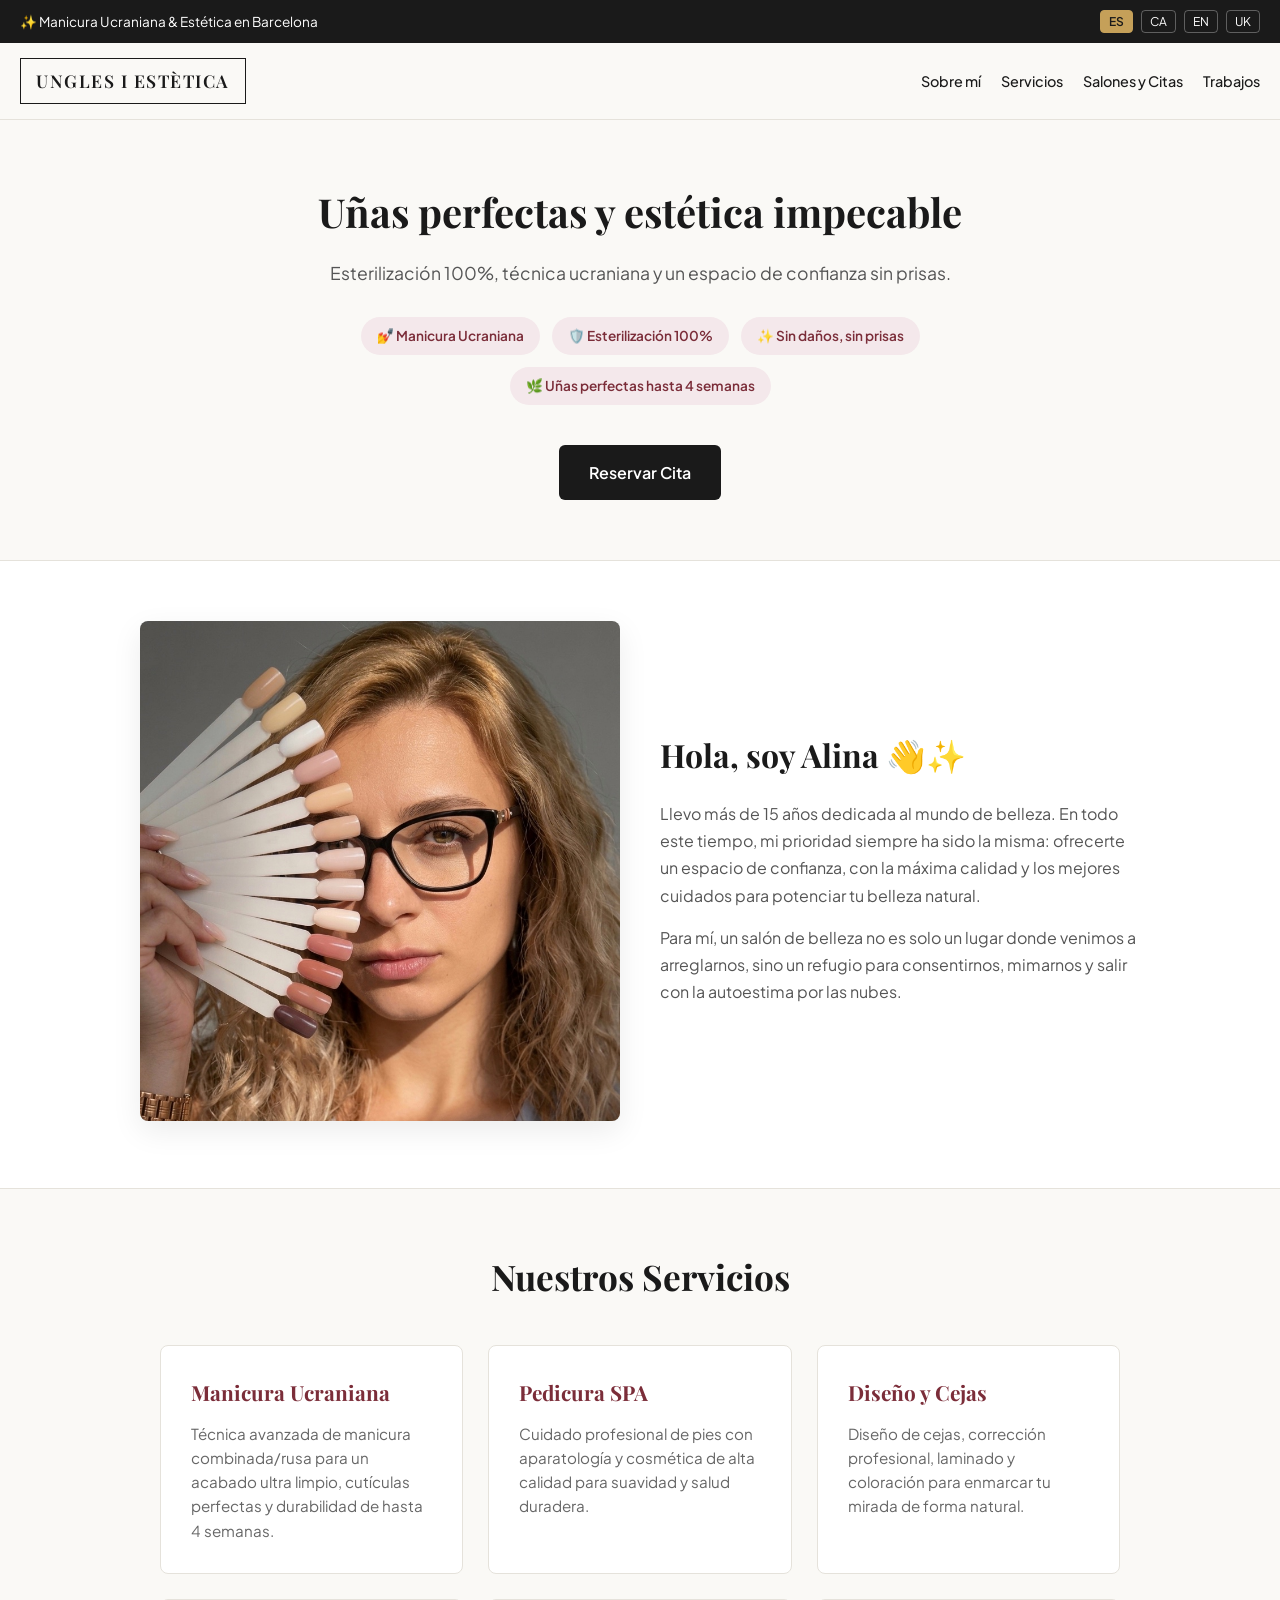
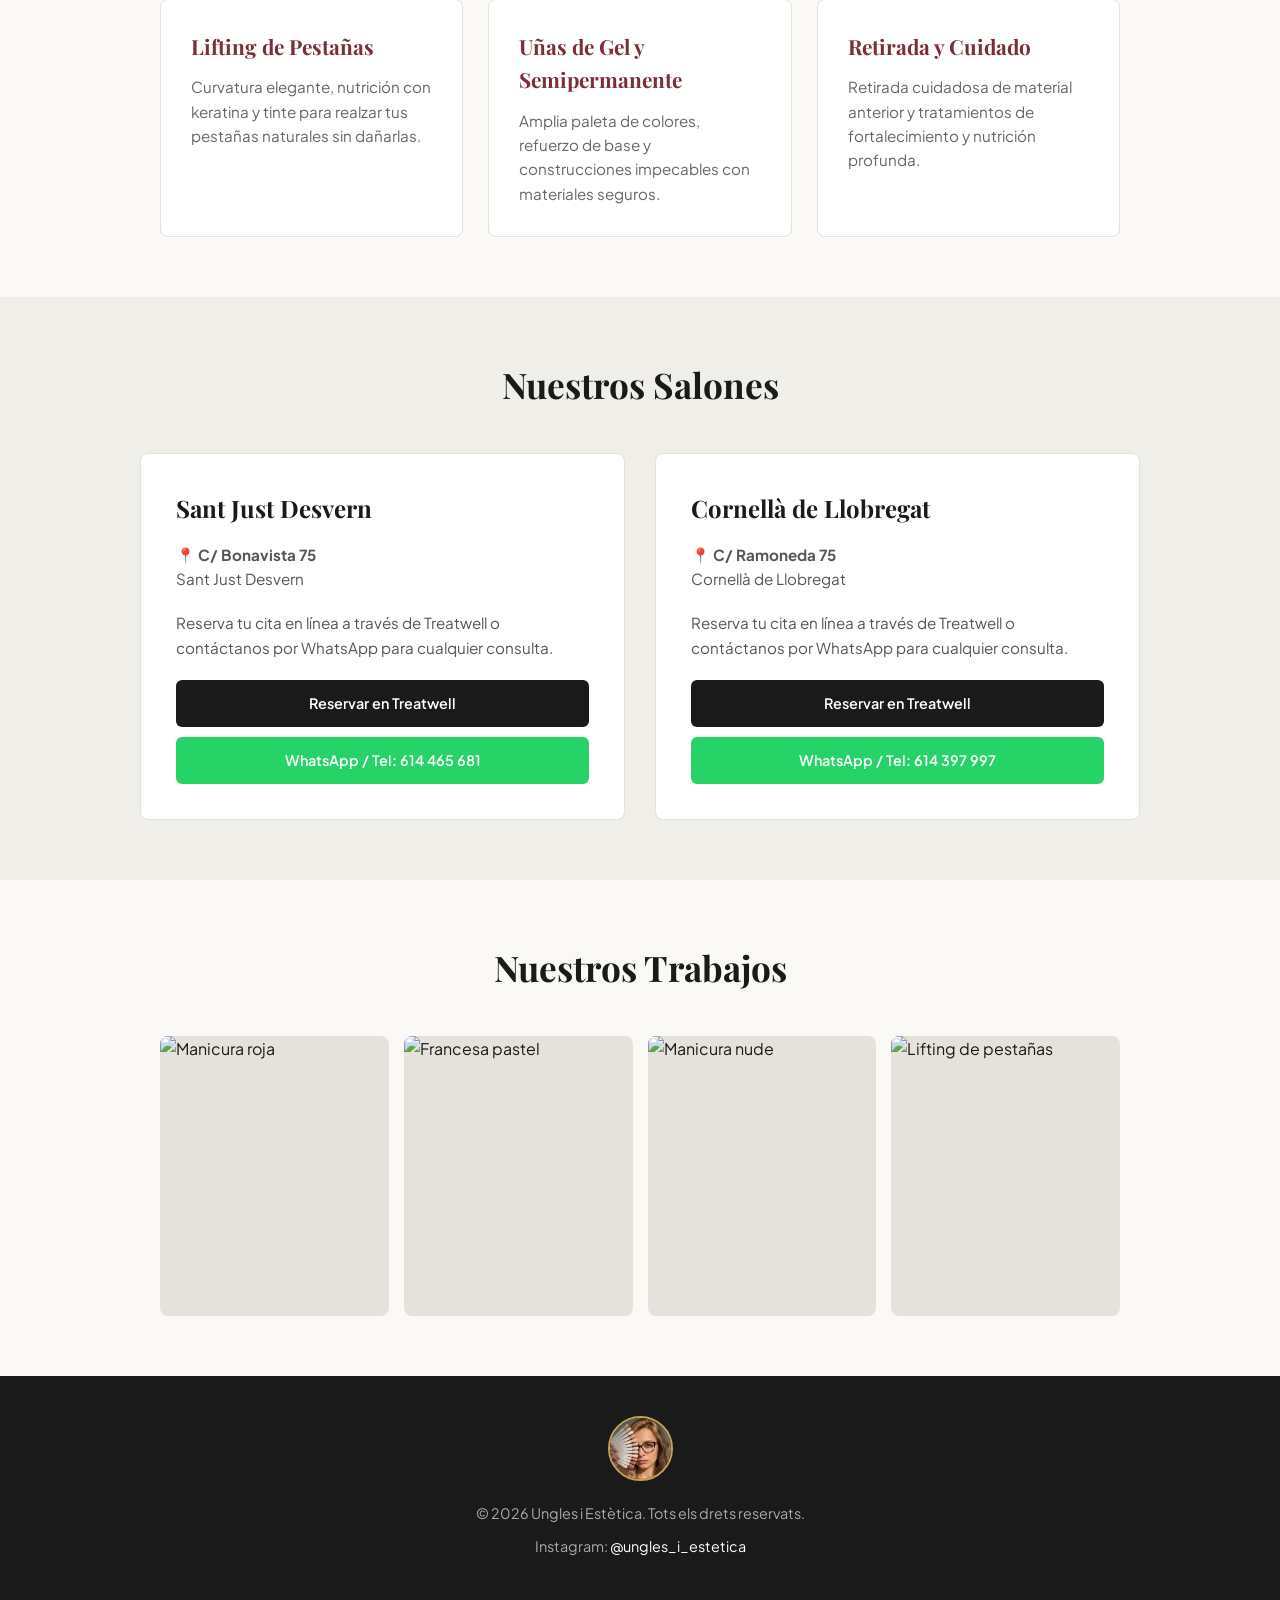
==== index.html @ e71301ec "Add files via upload" ====
<!DOCTYPE html>
<html lang="es">
<head>
    <meta charset="UTF-8">
    <meta name="viewport" content="width=device-width, initial-scale=1.0">
    <title>Ungles i Estètica | Salones de Belleza</title>
    <link href="https://fonts.googleapis.com/css2?family=Playfair+Display:ital,wght@0,400;0,600;1,400&family=Plus+Jakarta+Sans:wght@300;400;500;600&display=swap" rel="stylesheet">
    <style>
        :root {
            --bg-color: #faf9f6;
            --text-color: #1a1a1a;
            --accent-color: #7b2d39;
            --accent-light: #f4e8eb;
            --card-bg: #ffffff;
            --border-color: #e5e2db;
            --gold: #c5a059;
        }

        * {
            margin: 0;
            padding: 0;
            box-sizing: border-box;
            font-family: 'Plus Jakarta Sans', sans-serif;
            scroll-behavior: smooth;
        }

        body {
            background-color: var(--bg-color);
            color: var(--text-color);
            line-height: 1.6;
        }

        /* Top Bar & Language Selector */
        .top-bar {
            background: #1a1a1a;
            color: #fff;
            padding: 10px 20px;
            display: flex;
            justify-content: space-between;
            align-items: center;
            font-size: 0.85rem;
        }

        .lang-switcher {
            display: flex;
            gap: 8px;
        }

        .lang-btn {
            background: transparent;
            border: 1px solid rgba(255,255,255,0.3);
            color: #fff;
            padding: 3px 8px;
            cursor: pointer;
            border-radius: 4px;
            font-size: 0.75rem;
            transition: all 0.3s;
        }

        .lang-btn.active, .lang-btn:hover {
            background: var(--gold);
            border-color: var(--gold);
            color: #1a1a1a;
            font-weight: 600;
        }

        /* Header */
        header {
            background: var(--bg-color);
            border-bottom: 1px solid var(--border-color);
            position: sticky;
            top: 0;
            z-index: 100;
            padding: 15px 20px;
            display: flex;
            justify-content: space-between;
            align-items: center;
        }

        .logo-box {
            border: 1.5px solid var(--text-color);
            padding: 8px 15px;
            text-align: center;
        }

        .logo-title {
            font-family: 'Playfair Display', serif;
            font-size: 1.1rem;
            letter-spacing: 1.5px;
            font-weight: 600;
            text-transform: uppercase;
        }

        nav {
            display: flex;
            gap: 20px;
        }

        nav a {
            text-decoration: none;
            color: var(--text-color);
            font-size: 0.9rem;
            font-weight: 500;
            transition: color 0.3s;
        }

        nav a:hover {
            color: var(--accent-color);
        }

        /* Hero Section */
        .hero {
            padding: 60px 20px;
            text-align: center;
            max-width: 800px;
            margin: 0 auto;
        }

        .hero h1 {
            font-family: 'Playfair Display', serif;
            font-size: 2.5rem;
            margin-bottom: 15px;
            color: var(--text-color);
        }

        .hero p {
            font-size: 1.1rem;
            color: #555;
            margin-bottom: 30px;
        }

        .badges {
            display: flex;
            flex-wrap: wrap;
            justify-content: center;
            gap: 12px;
            margin-bottom: 40px;
        }

        .badge {
            background: var(--accent-light);
            color: var(--accent-color);
            padding: 8px 16px;
            border-radius: 20px;
            font-size: 0.85rem;
            font-weight: 600;
        }

        /* About Alina Section */
        .about-section {
            background: #fff;
            border-top: 1px solid var(--border-color);
            border-bottom: 1px solid var(--border-color);
            padding: 60px 20px;
        }

        .about-container {
            max-width: 1000px;
            margin: 0 auto;
            display: grid;
            grid-template-columns: 1fr 1fr;
            gap: 40px;
            align-items: center;
        }

        .about-image img {
            width: 100%;
            border-radius: 8px;
            box-shadow: 0 10px 30px rgba(0,0,0,0.08);
            object-fit: cover;
            object-position: top center;
            max-height: 500px;
        }

        .about-text h2 {
            font-family: 'Playfair Display', serif;
            font-size: 2rem;
            margin-bottom: 20px;
        }

        .about-text p {
            color: #555;
            margin-bottom: 15px;
            line-height: 1.7;
        }

        /* Services */
        .services-section {
            max-width: 1000px;
            margin: 60px auto;
            padding: 0 20px;
        }

        .section-title {
            text-align: center;
            font-family: 'Playfair Display', serif;
            font-size: 2.2rem;
            margin-bottom: 40px;
        }

        .services-grid {
            display: grid;
            grid-template-columns: repeat(auto-fit, minmax(280px, 1fr));
            gap: 25px;
        }

        .service-card {
            background: var(--card-bg);
            border: 1px solid var(--border-color);
            padding: 30px;
            border-radius: 8px;
            transition: transform 0.3s, box-shadow 0.3s;
        }

        .service-card:hover {
            transform: translateY(-5px);
            box-shadow: 0 10px 25px rgba(0,0,0,0.05);
        }

        .service-card h3 {
            font-family: 'Playfair Display', serif;
            font-size: 1.3rem;
            margin-bottom: 12px;
            color: var(--accent-color);
        }

        .service-card p {
            color: #666;
            font-size: 0.95rem;
        }

        /* Salons & Booking Section */
        .salons-section {
            background: #f0eee9;
            padding: 60px 20px;
            margin-top: 60px;
        }

        .salons-grid {
            max-width: 1000px;
            margin: 0 auto;
            display: grid;
            grid-template-columns: repeat(auto-fit, minmax(320px, 1fr));
            gap: 30px;
        }

        .salon-card {
            background: #fff;
            padding: 35px;
            border-radius: 8px;
            border: 1px solid var(--border-color);
            display: flex;
            flex-direction: column;
            justify-content: space-between;
        }

        .salon-card h3 {
            font-family: 'Playfair Display', serif;
            font-size: 1.5rem;
            margin-bottom: 15px;
        }

        .salon-card p {
            color: #555;
            margin-bottom: 20px;
            font-size: 0.95rem;
        }

        .btn-group {
            display: flex;
            flex-direction: column;
            gap: 10px;
        }

        .btn {
            display: inline-block;
            text-align: center;
            padding: 12px 20px;
            border-radius: 6px;
            text-decoration: none;
            font-weight: 600;
            font-size: 0.9rem;
            transition: all 0.3s;
        }

        .btn-primary {
            background: var(--text-color);
            color: #fff;
        }

        .btn-primary:hover {
            background: var(--accent-color);
        }

        .btn-whatsapp {
            background: #25d366;
            color: #fff;
        }

        .btn-whatsapp:hover {
            background: #1ebd5b;
        }

        /* Gallery */
        .gallery-section {
            max-width: 1000px;
            margin: 60px auto;
            padding: 0 20px;
        }

        .gallery-grid {
            display: grid;
            grid-template-columns: repeat(auto-fit, minmax(220px, 1fr));
            gap: 15px;
        }

        .gallery-item {
            position: relative;
            border-radius: 8px;
            overflow: hidden;
            height: 280px;
            background: #e5e2db;
        }

        .gallery-item img {
            width: 100%;
            height: 100%;
            object-fit: cover;
            transition: transform 0.5s;
        }

        .gallery-item:hover img {
            transform: scale(1.05);
        }

        /* Footer */
        footer {
            background: #1a1a1a;
            color: #aaa;
            text-align: center;
            padding: 40px 20px;
            font-size: 0.9rem;
        }

        .footer-avatar {
            width: 65px;
            height: 65px;
            border-radius: 50%;
            object-fit: cover;
            object-position: top center;
            border: 2px solid var(--gold);
            margin-bottom: 15px;
        }

        footer p {
            margin-bottom: 10px;
        }

        footer a {
            color: #fff;
            text-decoration: none;
        }

        @media(max-width: 768px) {
            .about-container {
                grid-template-columns: 1fr;
            }
            nav {
                display: none;
            }
        }
    </style>
</head>
<body>

    <!-- Top Bar with Language Selector -->
    <div class="top-bar">
        <span>✨ Manicura Ucraniana & Estética en Barcelona</span>
        <div class="lang-switcher">
            <button class="lang-btn active" onclick="setLang('es', this)">ES</button>
            <button class="lang-btn" onclick="setLang('ca', this)">CA</button>
            <button class="lang-btn" onclick="setLang('en', this)">EN</button>
            <button class="lang-btn" onclick="setLang('uk', this)">UK</button>
        </div>
    </div>

    <!-- Header -->
    <header>
        <div class="logo-box">
            <div class="logo-title">Ungles i Estètica</div>
        </div>
        <nav>
            <a href="#about" data-i18n="nav_about">Sobre mí</a>
            <a href="#services" data-i18n="nav_services">Servicios</a>
            <a href="#salons" data-i18n="nav_salons">Salones y Citas</a>
            <a href="#gallery" data-i18n="nav_gallery">Trabajos</a>
        </nav>
    </header>

    <!-- Hero Section -->
    <section class="hero">
        <h1 data-i18n="hero_title">Uñas perfectas y estética impecable</h1>
        <p data-i18n="hero_subtitle">Esterilización 100%, técnica ucraniana y un espacio de confianza sin prisas.</p>
        <div class="badges">
            <span class="badge" data-i18n="badge_1">💅 Manicura Ucraniana</span>
            <span class="badge" data-i18n="badge_2">🛡️ Esterilización 100%</span>
            <span class="badge" data-i18n="badge_3">✨ Sin daños, sin prisas</span>
            <span class="badge" data-i18n="badge_4">🌿 Uñas perfectas hasta 4 semanas</span>
        </div>
        <a href="#salons" class="btn btn-primary" style="padding: 15px 30px; font-size: 1rem;" data-i18n="btn_book">Reservar Cita</a>
    </section>

    <!-- About Alina Section -->
    <section id="about" class="about-section">
        <div class="about-container">
            <div class="about-image">
                <!-- Сохраните ваше фото под именем alina.jpg рядом с файлом index.html -->
                <img src="alina.jpg" alt="Alina - Fundadora de Ungles i Estètica">
            </div>
            <div class="about-text">
                <h2 data-i18n="about_title">Hola, soy Alina 👋✨</h2>
                <p data-i18n="about_desc1">Llevo más de 15 años dedicada al mundo de belleza. En todo este tiempo, mi prioridad siempre ha sido la misma: ofrecerte un espacio de confianza, con la máxima calidad y los mejores cuidados para potenciar tu belleza natural.</p>
                <p data-i18n="about_desc2">Para mí, un salón de belleza no es solo un lugar donde venimos a arreglarnos, sino un refugio para consentirnos, mimarnos y salir con la autoestima por las nubes.</p>
            </div>
        </div>
    </section>

    <!-- Services Section -->
    <section id="services" class="services-section">
        <h2 class="section-title" data-i18n="services_main_title">Nuestros Servicios</h2>
        <div class="services-grid">
            <div class="service-card">
                <h3 data-i18n="serv_1_title">Manicura Ucraniana</h3>
                <p data-i18n="serv_1_desc">Técnica avanzada de manicura combinada/rusa para un acabado ultra limpio, cutículas perfectas y durabilidad de hasta 4 semanas.</p>
            </div>
            <div class="service-card">
                <h3 data-i18n="serv_2_title">Pedicura SPA</h3>
                <p data-i18n="serv_2_desc">Cuidado profesional de pies con aparatología y cosmética de alta calidad para suavidad y salud duradera.</p>
            </div>
            <div class="service-card">
                <h3 data-i18n="serv_3_title">Diseño y Cejas</h3>
                <p data-i18n="serv_3_desc">Diseño de cejas, corrección profesional, laminado y coloración para enmarcar tu mirada de forma natural.</p>
            </div>
            <div class="service-card">
                <h3 data-i18n="serv_4_title">Lifting de Pestañas</h3>
                <p data-i18n="serv_4_desc">Curvatura elegante, nutrición con keratina y tinte para realzar tus pestañas naturales sin dañarlas.</p>
            </div>
            <div class="service-card">
                <h3 data-i18n="serv_5_title">Uñas de Gel y Semipermanente</h3>
                <p data-i18n="serv_5_desc">Amplia paleta de colores, refuerzo de base y construcciones impecables con materiales seguros.</p>
            </div>
            <div class="service-card">
                <h3 data-i18n="serv_6_title">Retirada y Cuidado</h3>
                <p data-i18n="serv_6_desc">Retirada cuidadosa de material anterior y tratamientos de fortalecimiento y nutrición profunda.</p>
            </div>
        </div>
    </section>

    <!-- Salons & Booking Section -->
    <section id="salons" class="salons-section">
        <h2 class="section-title" data-i18n="salons_main_title">Nuestros Salones</h2>
        <div class="salons-grid">
            <!-- Salon 1 -->
            <div class="salon-card">
                <div>
                    <h3>Sant Just Desvern</h3>
                    <p>📍 <strong>C/ Bonavista 75</strong><br>Sant Just Desvern</p>
                    <p data-i18n="salon_text">Reserva tu cita en línea a través de Treatwell o contáctanos por WhatsApp para cualquier consulta.</p>
                </div>
                <div class="btn-group">
                    <a href="https://www.treatwell.es/en/place/ungles-i-estetica-sant-just-desvern/?campaign_id=shared_link&campaign_platform=ios&partner_id=504791&campaign_medium=Pasteboard" target="_blank" class="btn btn-primary" data-i18n="btn_treatwell">Reservar en Treatwell</a>
                    <a href="https://wa.me/34614465681" target="_blank" class="btn btn-whatsapp">WhatsApp / Tel: 614 465 681</a>
                </div>
            </div>

            <!-- Salon 2 -->
            <div class="salon-card">
                <div>
                    <h3>Cornellà de Llobregat</h3>
                    <p>📍 <strong>C/ Ramoneda 75</strong><br>Cornellà de Llobregat</p>
                    <p data-i18n="salon_text">Reserva tu cita en línea a través de Treatwell o contáctanos por WhatsApp para cualquier consulta.</p>
                </div>
                <div class="btn-group">
                    <a href="https://www.treatwell.es/en/place/ungles-i-estetica/?campaign_id=shared_link&campaign_platform=ios&partner_id=431611&campaign_medium=Pasteboard" target="_blank" class="btn btn-primary" data-i18n="btn_treatwell">Reservar en Treatwell</a>
                    <a href="https://wa.me/34614397997" target="_blank" class="btn btn-whatsapp">WhatsApp / Tel: 614 397 997</a>
                </div>
            </div>
        </div>
    </section>

    <!-- Gallery Section -->
    <section id="gallery" class="gallery-section">
        <h2 class="section-title" data-i18n="gallery_title">Nuestros Trabajos</h2>
        <div class="gallery-grid">
            <!-- Положите фото ваших работ рядом с файлом index.html под именами work1.jpg, work2.jpg, work3.jpg, work4.jpg -->
            <div class="gallery-item"><img src="work1.jpg" alt="Manicura roja"></div>
            <div class="gallery-item"><img src="work2.jpg" alt="Francesa pastel"></div>
            <div class="gallery-item"><img src="work3.jpg" alt="Manicura nude"></div>
            <div class="gallery-item"><img src="work4.jpg" alt="Lifting de pestañas"></div>
        </div>
    </section>

    <!-- Footer -->
    <footer>
        <img src="alina.jpg" alt="Alina" class="footer-avatar">
        <p>© 2026 Ungles i Estètica. Tots els drets reservats.</p>
        <p>Instagram: <a href="https://www.instagram.com/ungles_i_estetica" target="_blank">@ungles_i_estetica</a></p>
    </footer>

    <!-- Multilingual Script -->
    <script>
        const translations = {
            es: {
                nav_about: "Sobre mí",
                nav_services: "Servicios",
                nav_salons: "Salones y Citas",
                nav_gallery: "Trabajos",
                hero_title: "Uñas perfectas y estética impecable",
                hero_subtitle: "Esterilización 100%, técnica ucraniana y un espacio de confianza sin prisas.",
                badge_1: "💅 Manicura Ucraniana",
                badge_2: "🛡️ Esterilización 100%",
                badge_3: "✨ Sin daños, sin prisas",
                badge_4: "🌿 Uñas perfectas hasta 4 semanas",
                btn_book: "Reservar Cita",
                about_title: "Hola, soy Alina 👋✨",
                about_desc1: "Llevo más de 15 años dedicada al mundo de belleza. En todo este tiempo, mi prioridad siempre ha sido la misma: ofrecerte un espacio de confianza, con la máxima calidad y los mejores cuidados para potenciar tu belleza natural.",
                about_desc2: "Para mí, un salón de belleza no es solo un lugar donde venimos a arreglarnos, sino un refugio para consentirnos, mimarnos y salir con la autoestima por las nubes.",
                services_main_title: "Nuestros Servicios",
                serv_1_title: "Manicura Ucraniana",
                serv_1_desc: "Técnica avanzada de manicura combinada/rusa para un acabado ultra limpio, cutículas perfectas y durabilidad de hasta 4 semanas.",
                serv_2_title: "Pedicura SPA",
                serv_2_desc: "Cuidado profesional de pies con aparatología y cosmética de alta calidad para suavidad y salud duradera.",
                serv_3_title: "Diseño y Cejas",
                serv_3_desc: "Diseño de cejas, corrección profesional, laminado y coloración para enmarcar tu mirada de forma natural.",
                serv_4_title: "Lifting de Pestañas",
                serv_4_desc: "Curvatura elegante, nutrición con keratina y tinte para realzar tus pestañas naturales sin dañarlas.",
                serv_5_title: "Uñas de Gel y Semipermanente",
                serv_5_desc: "Amplia paleta de colores, refuerzo de base y construcciones impecables con materiales seguros.",
                serv_6_title: "Retirada y Cuidado",
                serv_6_desc: "Retirada cuidadosa de material anterior y tratamientos de fortalecimiento y nutrición profunda.",
                salons_main_title: "Nuestros Salones",
                salon_text: "Reserva tu cita en línea a través de Treatwell o contáctanos por WhatsApp para cualquier consulta.",
                btn_treatwell: "Reservar en Treatwell",
                gallery_title: "Nuestros Trabajos"
            },
            ca: {
                nav_about: "Sobre mi",
                nav_services: "Serveis",
                nav_salons: "Salons i Cites",
                nav_gallery: "Treballs",
                hero_title: "Ungles perfectes i estètica impecable",
                hero_subtitle: "Esterilització 100%, tècnica ucraïnesa i un espai de confiança sense pressa.",
                badge_1: "💅 Manicura Ucraïnesa",
                badge_2: "🛡️ Esterilització 100%",
                badge_3: "✨ Sense danys, sense pressa",
                badge_4: "🌿 Ungles perfectes fins a 4 setmanes",
                btn_book: "Reservar Cita",
                about_title: "Hola, sóc l'Alina 👋✨",
                about_desc1: "Porto més de 15 anys dedicada al món de la bellesa. En tot aquest temps, la meva prioritat sempre ha estat la mateixa: oferir-te un espai de confiança, amb la màxima qualitat i les millors cures per potenciar la teva bellesa natural.",
                about_desc2: "Per a mi, un saló de bellesa no és només un lloc on venim a arreglar-nos, sinó un refugi per consentir-nos, mimar-nos i sortir amb l'autoestima pels núvols.",
                services_main_title: "Els Nostres Serveis",
                serv_1_title: "Manicura Ucraïnesa",
                serv_1_desc: "Tècnica avançada de manicura combinada/russa per a un acabat ultra net, cutícules perfectes i durabilitat de fins a 4 setmanes.",
                serv_2_title: "Pedicura SPA",
                serv_2_desc: "Cura professional de peus amb aparatologia i cosmètica d'alta qualitat per a suavitat i salut duradora.",
                serv_3_title: "Disseny i Celles",
                serv_3_desc: "Disseny de celles, correcció professional, laminat i coloració per emmarcar la teva mirada de forma natural.",
                serv_4_title: "Lifting de Pestanyes",
                serv_4_desc: "Curvatura elegant, nutrició amb queratina i tint per realçar les teves pestanyes naturals sense danyar-les.",
                serv_5_title: "Ungles de Gel i Semipermanent",
                serv_5_desc: "Àmplia paleta de colors, reforç de base i construccions impecables amb materials segurs.",
                serv_6_title: "Retirada i Cura",
                serv_6_desc: "Retirada acurada de material anterior i tractaments d'enfortiment i nutrició profunda.",
                salons_main_title: "Els Nostres Salons",
                salon_text: "Reserva la teva cita en línia a través de Treatwell o contacta'ns per WhatsApp per a qualsevol consulta.",
                btn_treatwell: "Reservar a Treatwell",
                gallery_title: "Els Nostres Treballs"
            },
            en: {
                nav_about: "About me",
                nav_services: "Services",
                nav_salons: "Salons & Booking",
                nav_gallery: "Gallery",
                hero_title: "Flawless Nails & Impeccable Aesthetics",
                hero_subtitle: "100% sterilization, Ukrainian technique, and a welcoming space without rush.",
                badge_1: "💅 Ukrainian Manicure",
                badge_2: "🛡️ 100% Sterilization",
                badge_3: "✨ No damage, no rush",
                badge_4: "🌿 Perfect nails up to 4 weeks",
                btn_book: "Book Appointment",
                about_title: "Hello, I'm Alina 👋✨",
                about_desc1: "I have been dedicated to the beauty world for over 15 years. Throughout this time, my priority has always been the same: to offer you a trusted space with the highest quality and best care to enhance your natural beauty.",
                about_desc2: "For me, a beauty salon is not just a place to get fixed up, but a sanctuary to pamper ourselves and leave with sky-high self-esteem.",
                services_main_title: "Our Services",
                serv_1_title: "Ukrainian Manicure",
                serv_1_desc: "Advanced combined/Russian manicure technique for an ultra-clean finish, perfect cuticles, and up to 4 weeks durability.",
                serv_2_title: "SPA Pedicure",
                serv_2_desc: "Professional foot care with high-end equipment and cosmetics for lasting softness and health.",
                serv_3_title: "Brow Design",
                serv_3_desc: "Eyebrow shaping, professional correction, lamination, and tinting to naturally frame your gaze.",
                serv_4_title: "Lash Lifting",
                serv_4_desc: "Elegant curl, keratin nourishment, and tint to enhance your natural lashes without damage.",
                serv_5_title: "Gel & Gel-Polish Nails",
                serv_5_desc: "Wide color palette, base reinforcement, and flawless construction with safe materials.",
                serv_6_title: "Removal & Care",
                serv_6_desc: "Careful removal of previous material and deep strengthening and conditioning treatments.",
                salons_main_title: "Our Salons",
                salon_text: "Book your appointment online via Treatwell or contact us via WhatsApp for any inquiries.",
                btn_treatwell: "Book on Treatwell",
                gallery_title: "Our Work"
            },
            uk: {
                nav_about: "Про мене",
                nav_services: "Послуги",
                nav_salons: "Салони та Запис",
                nav_gallery: "Роботи",
                hero_title: "Ідеальні нігті та бездоганна естетика",
                hero_subtitle: "100% стерилізація, українська техніка та затишний простір без поспіху.",
                badge_1: "💅 Український манікюр",
                badge_2: "🛡️ 100% стерилізація",
                badge_3: "✨ Без пошкоджень, без поспіху",
                badge_4: "🌿 Нігті ідеальні до 4 тижнів",
                btn_book: "Записатися",
                about_title: "Привіт, я Аліна 👋✨",
                about_desc1: "Я присвятила б’юті-індустрії понад 15 років. Весь цей час мій пріоритет залишається незмінним: створити для вас простір довіри з найвищою якістю та найкращим доглядом для підкреслення вашої природної краси.",
                about_desc2: "Для мене салон краси — це не просто місце для догляду, а притулок, де можна розслабитися, побалувати себе та вийти з неймовірною впевненістю в собі.",
                services_main_title: "Наші Послуги",
                serv_1_title: "Український манікюр",
                serv_1_desc: "Передова комбінована/руська техніка манікюру для ультрачистого результату, ідеальної кутикули та стійкості до 4 тижнів.",
                serv_2_title: "SPA Педикюр",
                serv_2_desc: "Професійний догляд за стопами з використанням апаратури та високоякісної косметики.",
                serv_3_title: "Корекція та дизайн брів",
                serv_3_desc: "Моделювання, професійна корекція, ламінування та фарбування брів для природного обрамлення погляду.",
                serv_4_title: "Ламінування війок",
                serv_4_desc: "Елегантний вигин, живлення кератином та фарбування для підкреслення ваших природних війок без шкоди.",
                serv_5_title: "Гелеві та гель-лакові нігті",
                serv_5_desc: "Широка палітра кольорів, укріплення бази та бездоганне нарощування безпечними матеріалами.",
                serv_6_title: "Зняття та догляд",
                serv_6_desc: "Дбайливе зняття попереднього покриття та процедури глибокого відновлення й живлення.",
                salons_main_title: "Наші Салони",
                salon_text: "Запишіться на прийом онлайн через Treatwell або зв'яжіться з нами у WhatsApp з будь-яких питань.",
                btn_treatwell: "Записатися через Treatwell",
                gallery_title: "Наші Роботи"
            }
        };

        function setLang(lang, btnElement) {
            document.querySelectorAll('.lang-btn').forEach(btn => btn.classList.remove('active'));
            btnElement.classList.add('active');

            document.querySelectorAll('[data-i18n]').forEach(el => {
                const key = el.getAttribute('data-i18n');
                if (translations[lang] && translations[lang][key]) {
                    el.textContent = translations[lang][key];
                }
            });
        }
    </script>
</body>
</html>
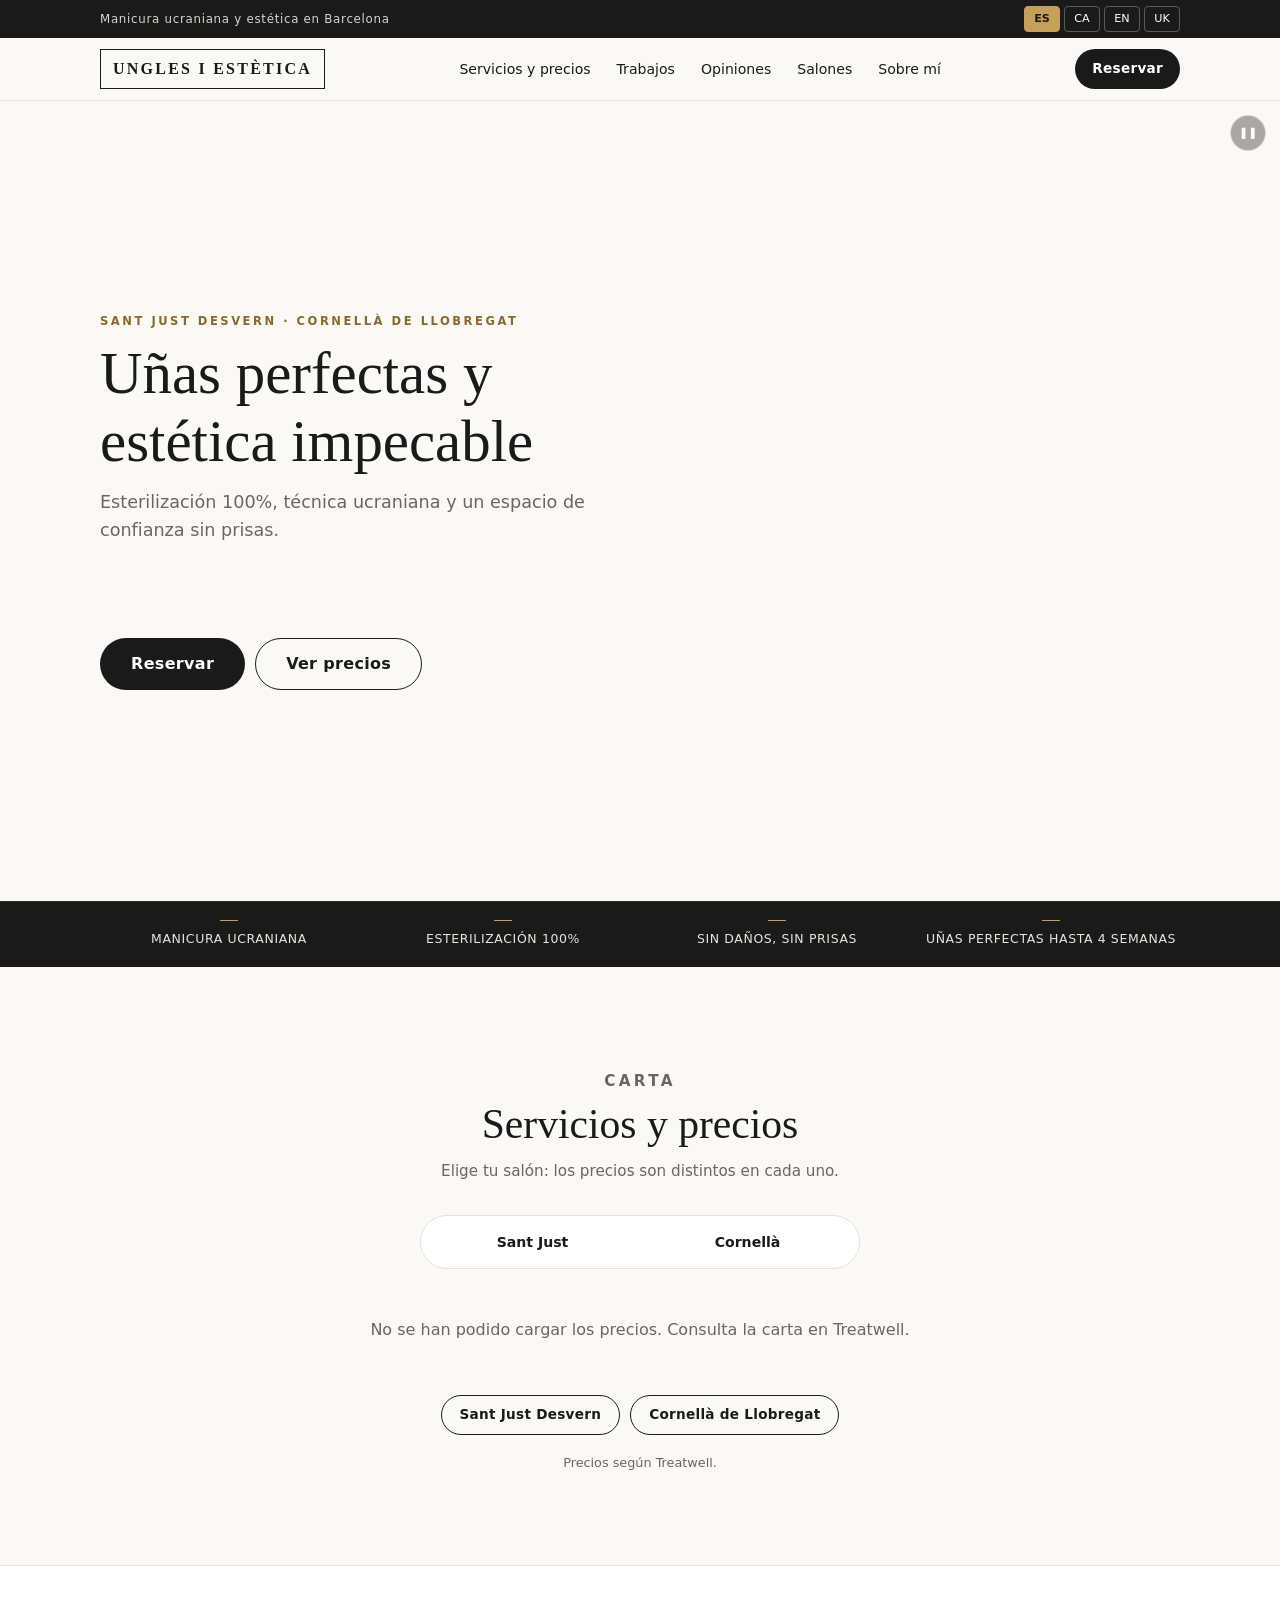
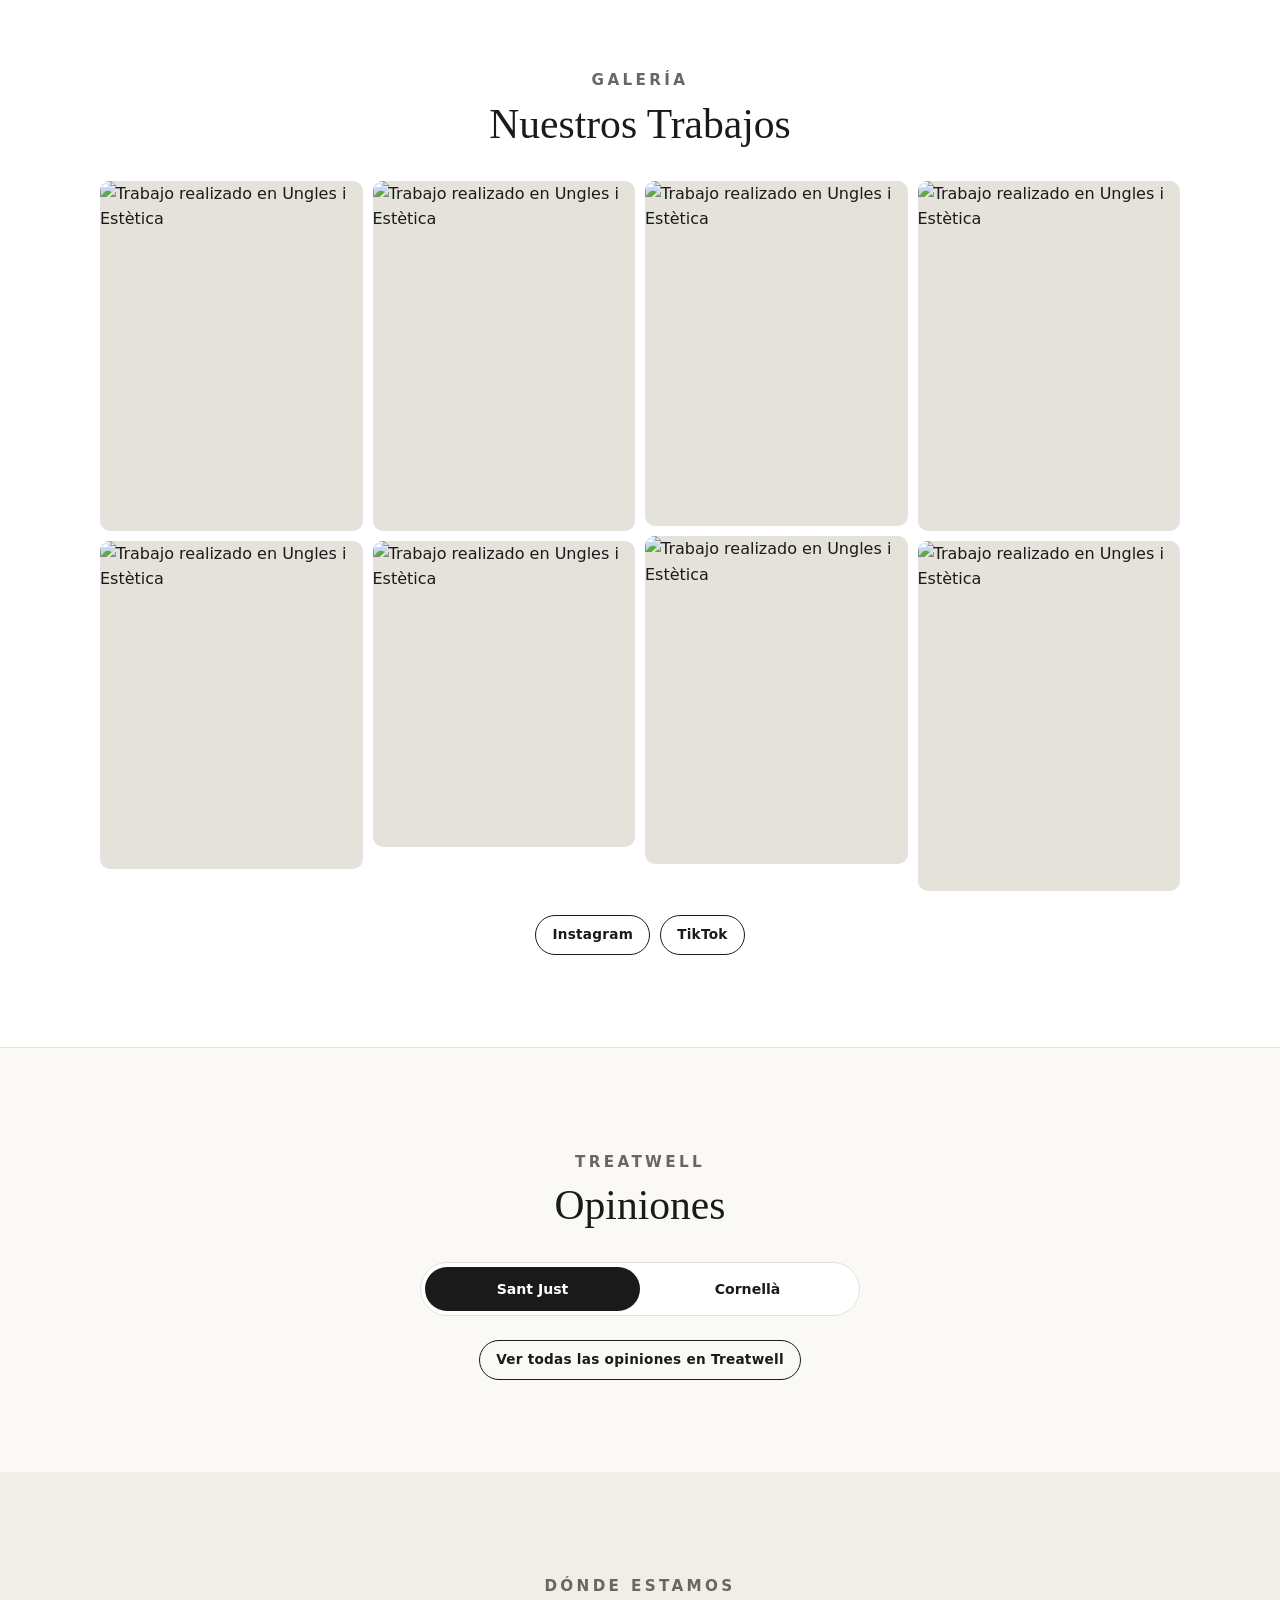
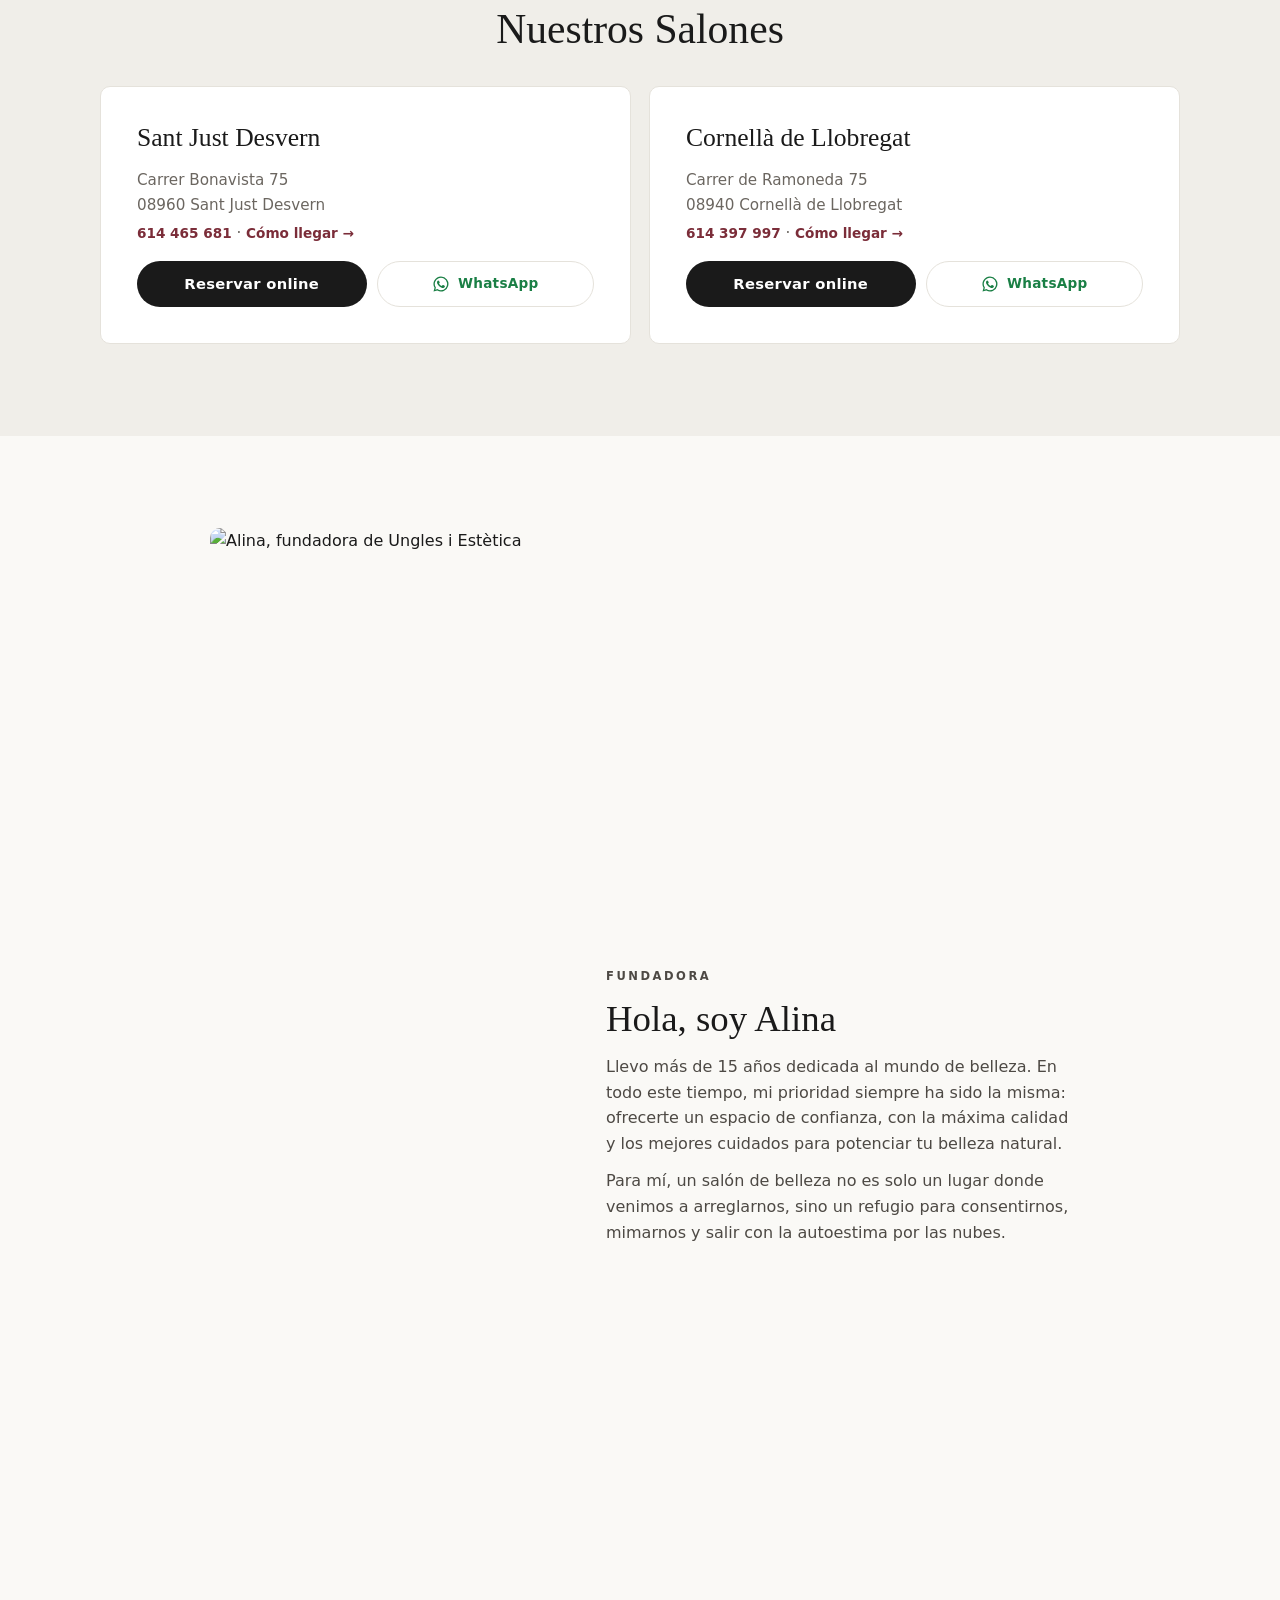
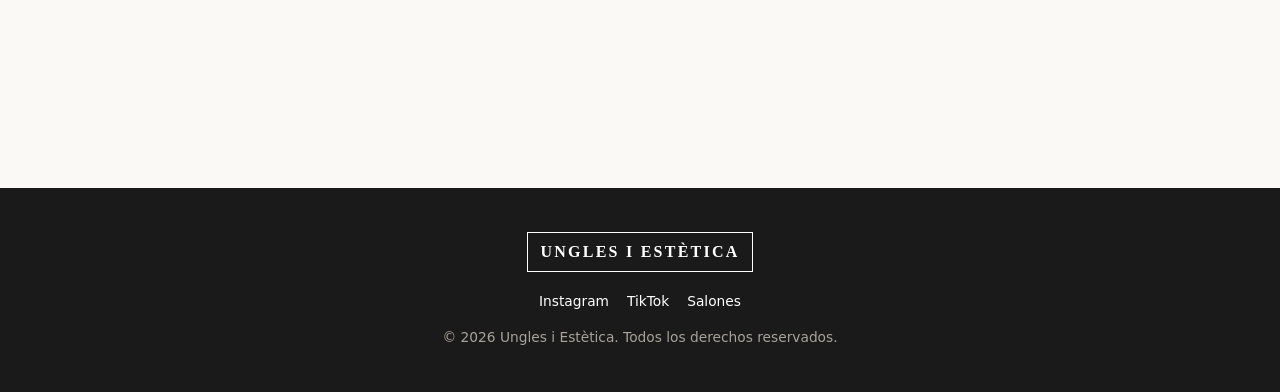
==== commit 3505c9af: "Hoofdpagina omgebouwd: sfeervideo, prijslijst per vestiging, boekvenster, reviews, SEO Co-Authored-B" ====
--- a/index.html
+++ b/index.html
@@ -1,660 +1,978 @@
 <!DOCTYPE html>
 <html lang="es">
 <head>
-    <meta charset="UTF-8">
-    <meta name="viewport" content="width=device-width, initial-scale=1.0">
-    <title>Ungles i Estètica | Salones de Belleza</title>
-    <link href="https://fonts.googleapis.com/css2?family=Playfair+Display:ital,wght@0,400;0,600;1,400&family=Plus+Jakarta+Sans:wght@300;400;500;600&display=swap" rel="stylesheet">
-    <style>
-        :root {
-            --bg-color: #faf9f6;
-            --text-color: #1a1a1a;
-            --accent-color: #7b2d39;
-            --accent-light: #f4e8eb;
-            --card-bg: #ffffff;
-            --border-color: #e5e2db;
-            --gold: #c5a059;
-        }
-
-        * {
-            margin: 0;
-            padding: 0;
-            box-sizing: border-box;
-            font-family: 'Plus Jakarta Sans', sans-serif;
-            scroll-behavior: smooth;
-        }
-
-        body {
-            background-color: var(--bg-color);
-            color: var(--text-color);
-            line-height: 1.6;
-        }
-
-        /* Top Bar & Language Selector */
-        .top-bar {
-            background: #1a1a1a;
-            color: #fff;
-            padding: 10px 20px;
-            display: flex;
-            justify-content: space-between;
-            align-items: center;
-            font-size: 0.85rem;
-        }
-
-        .lang-switcher {
-            display: flex;
-            gap: 8px;
-        }
-
-        .lang-btn {
-            background: transparent;
-            border: 1px solid rgba(255,255,255,0.3);
-            color: #fff;
-            padding: 3px 8px;
-            cursor: pointer;
-            border-radius: 4px;
-            font-size: 0.75rem;
-            transition: all 0.3s;
-        }
-
-        .lang-btn.active, .lang-btn:hover {
-            background: var(--gold);
-            border-color: var(--gold);
-            color: #1a1a1a;
-            font-weight: 600;
-        }
-
-        /* Header */
-        header {
-            background: var(--bg-color);
-            border-bottom: 1px solid var(--border-color);
-            position: sticky;
-            top: 0;
-            z-index: 100;
-            padding: 15px 20px;
-            display: flex;
-            justify-content: space-between;
-            align-items: center;
-        }
-
-        .logo-box {
-            border: 1.5px solid var(--text-color);
-            padding: 8px 15px;
-            text-align: center;
-        }
-
-        .logo-title {
-            font-family: 'Playfair Display', serif;
-            font-size: 1.1rem;
-            letter-spacing: 1.5px;
-            font-weight: 600;
-            text-transform: uppercase;
-        }
-
-        nav {
-            display: flex;
-            gap: 20px;
-        }
-
-        nav a {
-            text-decoration: none;
-            color: var(--text-color);
-            font-size: 0.9rem;
-            font-weight: 500;
-            transition: color 0.3s;
-        }
-
-        nav a:hover {
-            color: var(--accent-color);
-        }
-
-        /* Hero Section */
-        .hero {
-            padding: 60px 20px;
-            text-align: center;
-            max-width: 800px;
-            margin: 0 auto;
-        }
-
-        .hero h1 {
-            font-family: 'Playfair Display', serif;
-            font-size: 2.5rem;
-            margin-bottom: 15px;
-            color: var(--text-color);
-        }
-
-        .hero p {
-            font-size: 1.1rem;
-            color: #555;
-            margin-bottom: 30px;
-        }
-
-        .badges {
-            display: flex;
-            flex-wrap: wrap;
-            justify-content: center;
-            gap: 12px;
-            margin-bottom: 40px;
-        }
-
-        .badge {
-            background: var(--accent-light);
-            color: var(--accent-color);
-            padding: 8px 16px;
-            border-radius: 20px;
-            font-size: 0.85rem;
-            font-weight: 600;
-        }
-
-        /* About Alina Section */
-        .about-section {
-            background: #fff;
-            border-top: 1px solid var(--border-color);
-            border-bottom: 1px solid var(--border-color);
-            padding: 60px 20px;
-        }
-
-        .about-container {
-            max-width: 1000px;
-            margin: 0 auto;
-            display: grid;
-            grid-template-columns: 1fr 1fr;
-            gap: 40px;
-            align-items: center;
-        }
-
-        .about-image img {
-            width: 100%;
-            border-radius: 8px;
-            box-shadow: 0 10px 30px rgba(0,0,0,0.08);
-            object-fit: cover;
-            object-position: top center;
-            max-height: 500px;
-        }
-
-        .about-text h2 {
-            font-family: 'Playfair Display', serif;
-            font-size: 2rem;
-            margin-bottom: 20px;
-        }
-
-        .about-text p {
-            color: #555;
-            margin-bottom: 15px;
-            line-height: 1.7;
-        }
-
-        /* Services */
-        .services-section {
-            max-width: 1000px;
-            margin: 60px auto;
-            padding: 0 20px;
-        }
-
-        .section-title {
-            text-align: center;
-            font-family: 'Playfair Display', serif;
-            font-size: 2.2rem;
-            margin-bottom: 40px;
-        }
-
-        .services-grid {
-            display: grid;
-            grid-template-columns: repeat(auto-fit, minmax(280px, 1fr));
-            gap: 25px;
-        }
-
-        .service-card {
-            background: var(--card-bg);
-            border: 1px solid var(--border-color);
-            padding: 30px;
-            border-radius: 8px;
-            transition: transform 0.3s, box-shadow 0.3s;
-        }
-
-        .service-card:hover {
-            transform: translateY(-5px);
-            box-shadow: 0 10px 25px rgba(0,0,0,0.05);
-        }
-
-        .service-card h3 {
-            font-family: 'Playfair Display', serif;
-            font-size: 1.3rem;
-            margin-bottom: 12px;
-            color: var(--accent-color);
-        }
-
-        .service-card p {
-            color: #666;
-            font-size: 0.95rem;
-        }
-
-        /* Salons & Booking Section */
-        .salons-section {
-            background: #f0eee9;
-            padding: 60px 20px;
-            margin-top: 60px;
-        }
-
-        .salons-grid {
-            max-width: 1000px;
-            margin: 0 auto;
-            display: grid;
-            grid-template-columns: repeat(auto-fit, minmax(320px, 1fr));
-            gap: 30px;
-        }
-
-        .salon-card {
-            background: #fff;
-            padding: 35px;
-            border-radius: 8px;
-            border: 1px solid var(--border-color);
-            display: flex;
-            flex-direction: column;
-            justify-content: space-between;
-        }
-
-        .salon-card h3 {
-            font-family: 'Playfair Display', serif;
-            font-size: 1.5rem;
-            margin-bottom: 15px;
-        }
-
-        .salon-card p {
-            color: #555;
-            margin-bottom: 20px;
-            font-size: 0.95rem;
-        }
-
-        .btn-group {
-            display: flex;
-            flex-direction: column;
-            gap: 10px;
-        }
-
-        .btn {
-            display: inline-block;
-            text-align: center;
-            padding: 12px 20px;
-            border-radius: 6px;
-            text-decoration: none;
-            font-weight: 600;
-            font-size: 0.9rem;
-            transition: all 0.3s;
-        }
-
-        .btn-primary {
-            background: var(--text-color);
-            color: #fff;
-        }
-
-        .btn-primary:hover {
-            background: var(--accent-color);
-        }
-
-        .btn-whatsapp {
-            background: #25d366;
-            color: #fff;
-        }
-
-        .btn-whatsapp:hover {
-            background: #1ebd5b;
-        }
-
-        /* Gallery */
-        .gallery-section {
-            max-width: 1000px;
-            margin: 60px auto;
-            padding: 0 20px;
-        }
-
-        .gallery-grid {
-            display: grid;
-            grid-template-columns: repeat(auto-fit, minmax(220px, 1fr));
-            gap: 15px;
-        }
-
-        .gallery-item {
-            position: relative;
-            border-radius: 8px;
-            overflow: hidden;
-            height: 280px;
-            background: #e5e2db;
-        }
-
-        .gallery-item img {
-            width: 100%;
-            height: 100%;
-            object-fit: cover;
-            transition: transform 0.5s;
-        }
-
-        .gallery-item:hover img {
-            transform: scale(1.05);
-        }
-
-        /* Footer */
-        footer {
-            background: #1a1a1a;
-            color: #aaa;
-            text-align: center;
-            padding: 40px 20px;
-            font-size: 0.9rem;
-        }
-
-        .footer-avatar {
-            width: 65px;
-            height: 65px;
-            border-radius: 50%;
-            object-fit: cover;
-            object-position: top center;
-            border: 2px solid var(--gold);
-            margin-bottom: 15px;
-        }
-
-        footer p {
-            margin-bottom: 10px;
-        }
-
-        footer a {
-            color: #fff;
-            text-decoration: none;
-        }
-
-        @media(max-width: 768px) {
-            .about-container {
-                grid-template-columns: 1fr;
-            }
-            nav {
-                display: none;
-            }
-        }
-    </style>
+<meta charset="UTF-8">
+<meta name="viewport" content="width=device-width, initial-scale=1">
+<title>Ungles i Estètica | Manicura ucraniana en Sant Just Desvern y Cornellà</title>
+<meta name="description" content="Manicura ucraniana y estética en Sant Just Desvern y Cornellà de Llobregat. Esterilización 100%, sin daños, sin prisas. Consulta precios y reserva online.">
+<link rel="canonical" href="https://ungles-estetica.netlify.app/">
+<link rel="alternate" hreflang="es" href="https://ungles-estetica.netlify.app/">
+<link rel="alternate" hreflang="ca" href="https://ungles-estetica.netlify.app/?lang=ca">
+<link rel="alternate" hreflang="en" href="https://ungles-estetica.netlify.app/?lang=en">
+<link rel="alternate" hreflang="uk" href="https://ungles-estetica.netlify.app/?lang=uk">
+<link rel="alternate" hreflang="x-default" href="https://ungles-estetica.netlify.app/">
+<meta property="og:type" content="website">
+<meta property="og:site_name" content="Ungles i Estètica">
+<meta property="og:url" content="https://ungles-estetica.netlify.app/">
+<meta property="og:title" content="Ungles i Estètica | Manicura ucraniana en Sant Just Desvern y Cornellà">
+<meta property="og:description" content="Manicura ucraniana y estética en Sant Just Desvern y Cornellà de Llobregat. Esterilización 100%, sin daños, sin prisas. Consulta precios y reserva online.">
+<meta property="og:image" content="https://ungles-estetica.netlify.app/media/og.jpg">
+<meta property="og:image:width" content="1200">
+<meta property="og:image:height" content="630">
+<meta property="og:locale" content="es_ES">
+<meta property="og:locale:alternate" content="ca_ES">
+<meta property="og:locale:alternate" content="en_GB">
+<meta property="og:locale:alternate" content="uk_UA">
+<meta name="twitter:card" content="summary_large_image">
+<meta name="theme-color" content="#1a1a1a">
+<link rel="icon" href="data:image/svg+xml,%3Csvg xmlns='http://www.w3.org/2000/svg' viewBox='0 0 64 64'%3E%3Crect width='64' height='64' fill='%231a1a1a'/%3E%3Ctext x='32' y='45' font-family='Georgia,serif' font-size='38' text-anchor='middle' fill='%23c5a059'%3EU%3C/text%3E%3C/svg%3E">
+<link rel="preload" as="image" href="media/video/hero.jpg">
+<link rel="stylesheet" href="media/fonts/fonts.css">
+<style>
+:root{
+  --bg:#faf9f6; --text:#1a1a1a; --muted:#6b6660; --accent:#7b2d39; --accent-light:#f4e8eb;
+  --card:#fff; --border:#e5e2db; --gold:#c5a059; --gold-text:#8a6a2c; --sand:#f0eee9; --wa:#1a7f45;
+  --serif:'Playfair Display',Georgia,'Times New Roman',serif;
+  --sans:'Plus Jakarta Sans',system-ui,-apple-system,'Segoe UI',Roboto,Arial,sans-serif;
+  --wrap:1120px; --radius:10px;
+}
+*{margin:0;padding:0;box-sizing:border-box}
+html{scroll-behavior:smooth;-webkit-text-size-adjust:100%}
+body{background:var(--bg);color:var(--text);font-family:var(--sans);line-height:1.6;font-size:16px;overflow-x:hidden}
+body.locked{overflow:hidden}
+img,video{max-width:100%;display:block}
+a{color:inherit}
+button{font:inherit;color:inherit;cursor:pointer}
+h1,h2,h3{font-family:var(--serif);font-weight:400;line-height:1.15}
+[hidden]{display:none!important}
+:focus-visible{outline:2px solid #1a1a1a;outline-offset:2px;box-shadow:0 0 0 4px #fff}
+.sr-only{position:absolute;width:1px;height:1px;overflow:hidden;clip-path:inset(50%);white-space:nowrap}
+.skip{position:absolute;left:-999px;top:0;background:#fff;padding:10px 14px;z-index:300}
+.skip:focus{left:8px;top:8px}
+.wrap{max-width:var(--wrap);margin:0 auto;padding:0 20px}
+section{scroll-margin-top:70px}
+.eyebrow{font-size:.72rem;letter-spacing:.22em;text-transform:uppercase;color:var(--gold-text);font-weight:600}
+.hero .eyebrow{color:var(--gold)}
+.sec{padding:64px 0}
+.sec-head{text-align:center;margin-bottom:32px}
+.sec-head h2{font-size:clamp(1.8rem,5vw,2.6rem);margin-top:8px}
+.sec-head p{color:var(--muted);margin-top:10px;font-size:.95rem}
+
+/* Buttons */
+.btn{display:inline-flex;align-items:center;justify-content:center;gap:8px;min-height:46px;padding:0 22px;border-radius:999px;border:1px solid transparent;text-decoration:none;font-weight:600;font-size:.92rem;letter-spacing:.02em;transition:background .25s,color .25s,border-color .25s,transform .25s;white-space:nowrap}
+.btn-dark{background:var(--text);color:#fff}
+.btn-dark:hover{background:var(--accent)}
+.btn-gold{background:var(--gold);color:#1a1a1a}
+.btn-gold:hover{background:#d3b06c}
+.btn-line{border-color:var(--text);background:transparent}
+.btn-line:hover{background:var(--text);color:#fff}
+.btn-wa{background:#fff;border-color:var(--border);color:var(--wa)}
+.btn-wa:hover{border-color:var(--wa);background:#f1faf4}
+.btn-wa svg,.btn svg{width:18px;height:18px;flex:none}
+.btn-sm{min-height:40px;padding:0 16px;font-size:.85rem}
+.btn-icon{width:40px;min-height:40px;padding:0}
+
+/* Top bar + header */
+.top-bar{background:#1a1a1a;color:#d9d5cd;font-size:.74rem;letter-spacing:.06em}
+.top-bar .wrap{display:flex;justify-content:space-between;align-items:center;gap:12px;min-height:38px}
+.top-bar span{white-space:nowrap;overflow:hidden;text-overflow:ellipsis}
+.lang-switcher{display:flex;gap:4px;flex:none;margin-left:auto}
+.lang-btn{position:relative;background:transparent;border:1px solid rgba(255,255,255,.28);color:#fff;min-width:36px;height:26px;border-radius:4px;font-size:.7rem;font-weight:500;transition:all .25s}
+.lang-btn::after{content:"";position:absolute;inset:-7px -2px}
+.lang-btn.active,.lang-btn:hover{background:var(--gold);border-color:var(--gold);color:#1a1a1a;font-weight:600}
+header.site{position:sticky;top:0;z-index:100;background:rgba(250,249,246,.94);backdrop-filter:blur(10px);-webkit-backdrop-filter:blur(10px);border-bottom:1px solid var(--border)}
+header.site .wrap{display:flex;align-items:center;justify-content:space-between;gap:16px;min-height:62px}
+.logo{font-family:var(--serif);font-size:1rem;letter-spacing:.14em;text-transform:uppercase;font-weight:600;text-decoration:none;border:1.5px solid var(--text);padding:6px 12px;white-space:nowrap}
+nav.main{display:none;gap:26px}
+nav.main a{text-decoration:none;font-size:.88rem;font-weight:500;transition:color .25s}
+nav.main a:hover{color:var(--accent)}
+
+/* Hero */
+.hero{position:relative;min-height:calc(100svh - 100px);display:flex;align-items:flex-end;color:#fff;background:#1a1a1a;overflow:hidden}
+.hero-media{position:absolute;inset:0}
+.hero-media video,.hero-media img{width:100%;height:100%;object-fit:cover}
+.hero-media::after{content:"";position:absolute;inset:0;background:linear-gradient(180deg,rgba(20,16,14,.1) 0%,rgba(20,16,14,.2) 30%,rgba(20,16,14,.72) 52%,rgba(20,16,14,.9) 100%)}
+.hero-inner{position:relative;z-index:1;width:100%;padding:36px 20px 40px;max-width:640px}
+.hero h1{font-size:clamp(2.1rem,8.5vw,3.6rem);margin:10px 0 12px}
+.hero h1 em{font-style:italic}
+.hero-sub{font-size:1rem;color:rgba(255,255,255,.88);max-width:34em}
+.hero-rating{display:flex;flex-wrap:wrap;gap:8px 22px;margin:22px 0 24px;min-height:48px}
+.rate{display:flex;flex-direction:column;gap:2px;text-decoration:none;font-size:.8rem;color:rgba(255,255,255,.85)}
+.rate b{font-weight:600;color:#fff}
+.rate-line{display:flex;align-items:center;gap:8px}
+.rate-num{font-family:var(--serif);font-size:1.25rem;color:#fff}
+.stars{position:relative;display:inline-block;width:86px;height:16px;flex:none;background:url("data:image/svg+xml,%3Csvg xmlns='http://www.w3.org/2000/svg' viewBox='0 0 20 20'%3E%3Cpath fill='%23cfc9bd' fill-opacity='.55' d='M10 1.6l2.6 5.4 5.9.8-4.3 4.1 1 5.9L10 15l-5.2 2.8 1-5.9L1.5 7.8l5.9-.8z'/%3E%3C/svg%3E") 0 0/17.2px 16px repeat-x}
+.stars i{position:absolute;inset:0;background:url("data:image/svg+xml,%3Csvg xmlns='http://www.w3.org/2000/svg' viewBox='0 0 20 20'%3E%3Cpath fill='%23c5a059' d='M10 1.6l2.6 5.4 5.9.8-4.3 4.1 1 5.9L10 15l-5.2 2.8 1-5.9L1.5 7.8l5.9-.8z'/%3E%3C/svg%3E") 0 0/17.2px 16px repeat-x}
+.hero-cta{display:flex;flex-wrap:wrap;gap:10px}
+.hero-cta .btn{min-height:52px;padding:0 30px;font-size:1rem}
+.hero-cta .btn-ghost{border-color:rgba(255,255,255,.6);color:#fff;background:transparent}
+.hero-cta .btn-ghost:hover{background:#fff;color:#1a1a1a}
+.hero-pause{position:absolute;right:14px;top:14px;z-index:2;width:36px;height:36px;border-radius:50%;border:1px solid rgba(255,255,255,.55);background:rgba(20,16,14,.35);color:#fff;font-size:.7rem;display:grid;place-items:center}
+
+.usp{background:#1a1a1a;color:#e9e5dc;border-top:1px solid rgba(255,255,255,.1)}
+.usp ul{list-style:none;display:grid;grid-template-columns:1fr 1fr;gap:10px 16px;padding:18px 0;font-size:.78rem;letter-spacing:.05em;text-transform:uppercase;text-align:center}
+.usp li::before{content:"";display:block;width:18px;height:1px;background:var(--gold);margin:0 auto 8px}
+
+/* Salon picker (tabs) */
+.salon-tabs{display:flex;justify-content:center;gap:0;background:#fff;border:1px solid var(--border);border-radius:999px;padding:4px;max-width:440px;margin:0 auto}
+.salon-tabs button{flex:1;border:0;background:transparent;border-radius:999px;min-height:44px;padding:0 14px;font-weight:600;font-size:.88rem;transition:all .25s}
+.salon-tabs button[aria-pressed="true"]{background:var(--text);color:#fff}
+.pick{display:grid;gap:14px;max-width:720px;margin:26px auto 0}
+.pick button{background:#fff;border:1px solid var(--border);border-radius:var(--radius);padding:22px;text-align:left;display:grid;gap:4px;transition:border-color .25s,transform .25s,box-shadow .25s}
+.pick button:hover{border-color:var(--gold);transform:translateY(-2px);box-shadow:0 10px 30px rgba(0,0,0,.06)}
+.pick strong{font-family:var(--serif);font-weight:400;font-size:1.35rem}
+.pick span{color:var(--muted);font-size:.88rem}
+.pick .go{color:var(--accent);font-weight:600;font-size:.85rem;margin-top:8px}
+
+/* Price list */
+.cats{display:flex;gap:8px;overflow-x:auto;padding:22px 20px 6px;margin:0 -20px;scrollbar-width:none;-webkit-overflow-scrolling:touch}
+.cats::-webkit-scrollbar{display:none}
+.cats button{flex:none;border:1px solid var(--border);background:#fff;border-radius:999px;min-height:40px;padding:0 16px;font-size:.84rem;font-weight:500;transition:all .25s}
+.cats button[aria-pressed="true"]{background:var(--accent);border-color:var(--accent);color:#fff}
+.menu{margin-top:18px;display:grid;gap:14px}
+.svc{background:#fff;border:1px solid var(--border);border-radius:var(--radius);padding:18px 18px 8px}
+.svc-head{display:flex;justify-content:space-between;align-items:baseline;gap:12px;padding-bottom:12px;border-bottom:1px solid var(--border)}
+.svc-head h3{font-size:1.18rem}
+.svc-head .dur{color:var(--muted);font-size:.8rem;white-space:nowrap}
+.opt{display:grid;grid-template-columns:1fr auto;gap:6px 12px;align-items:center;padding:12px 0;border-bottom:1px dashed var(--border)}
+.opt:last-child{border-bottom:0}
+.opt-name{font-size:.95rem}
+.opt-name small{display:block;color:var(--muted);font-size:.78rem}
+.price{font-weight:600;font-size:1rem;white-space:nowrap;text-align:right}
+.price s{color:var(--muted);font-weight:400;font-size:.85rem;margin-right:6px}
+.price .now{color:var(--accent)}
+.tag{display:inline-block;background:var(--accent-light);color:var(--accent);font-size:.66rem;letter-spacing:.1em;text-transform:uppercase;font-weight:600;border-radius:4px;padding:2px 7px;margin-left:8px;vertical-align:middle}
+.opt-act{grid-column:1/-1;display:flex;gap:8px;justify-content:flex-end}
+.opt-act .btn-dark{flex:1;max-width:220px}
+.menu-note{color:var(--muted);font-size:.8rem;text-align:center;margin-top:18px}
+.menu-all{display:flex;flex-wrap:wrap;gap:10px;justify-content:center;margin-top:22px}
+.menu-all .btn-line{white-space:normal;max-width:100%;text-align:center;padding:10px 18px;border-radius:22px;line-height:1.3}
+.state{text-align:center;color:var(--muted);padding:30px 0}
+
+/* Work */
+.sec-alt{background:#fff;border-top:1px solid var(--border);border-bottom:1px solid var(--border)}
+.reel{display:flex;gap:12px;overflow-x:auto;scroll-snap-type:x mandatory;padding:4px 20px 14px;margin:0 -20px;scrollbar-width:none}
+.reel::-webkit-scrollbar{display:none}
+.clip{position:relative;flex:none;width:62vw;max-width:260px;aspect-ratio:9/16;border-radius:var(--radius);overflow:hidden;background:#1a1a1a center/cover no-repeat;scroll-snap-align:center;border:0;padding:0}
+.clip video{position:absolute;inset:0;width:100%;height:100%;object-fit:cover}
+.clip .play{position:absolute;left:50%;top:50%;width:54px;height:54px;margin:-27px 0 0 -27px;border-radius:50%;background:rgba(255,255,255,.9);display:grid;place-items:center;transition:opacity .3s}
+.clip .play::before{content:"";border-left:16px solid #1a1a1a;border-top:10px solid transparent;border-bottom:10px solid transparent;margin-left:4px}
+.clip.playing .play{opacity:0}
+.photos{columns:2;column-gap:10px;margin-top:26px}
+.photos img{width:100%;height:auto;border-radius:var(--radius);margin-bottom:10px;break-inside:avoid;background:var(--border)}
+.social{display:flex;gap:10px;justify-content:center;margin-top:24px;flex-wrap:wrap}
+
+/* Reviews */
+.score{display:flex;flex-direction:column;align-items:center;gap:6px;margin:26px 0 8px}
+.score-num{font-family:var(--serif);font-size:3.4rem;line-height:1}
+.score .stars{width:120px;height:22px;background-size:24px 22px}
+.score .stars i{background-size:24px 22px}
+.score small{color:var(--muted);font-size:.85rem}
+.dims{display:flex;flex-wrap:wrap;gap:8px 20px;justify-content:center;color:var(--muted);font-size:.82rem;margin-bottom:22px}
+.dims b{color:var(--text);font-weight:600}
+.quotes{display:grid;gap:14px}
+.quote{background:#fff;border:1px solid var(--border);border-radius:var(--radius);padding:22px;display:flex;flex-direction:column;gap:12px}
+.quote .stars{width:86px}
+.quote blockquote{font-family:var(--serif);font-size:1.05rem;line-height:1.5;font-style:italic}
+.quote-by{margin-top:auto;font-size:.82rem;color:var(--muted)}
+.quote-by b{color:var(--text);font-weight:600}
+.center{text-align:center;margin-top:24px}
+
+/* Salons */
+.sec-sand{background:var(--sand)}
+.salons{display:grid;gap:18px}
+.salon{background:#fff;border:1px solid var(--border);border-radius:var(--radius);padding:26px 22px;display:flex;flex-direction:column;gap:16px}
+.salon h3{font-size:1.6rem}
+.salon address{font-style:normal;color:var(--muted);font-size:.95rem}
+.salon address a{color:var(--accent);font-weight:600;font-size:.85rem;text-decoration:none;display:inline-block;margin-top:6px}
+.hours{width:100%;border-collapse:collapse;font-size:.9rem}
+.hours caption{text-align:left;font-size:.72rem;letter-spacing:.18em;text-transform:uppercase;color:var(--gold-text);font-weight:600;padding-bottom:8px}
+.hours td{padding:5px 0;border-bottom:1px solid var(--border)}
+.hours td:last-child{text-align:right;white-space:nowrap}
+.hours tr.today td{font-weight:600}
+.hours .closed{color:var(--muted)}
+.salon-act{display:flex;flex-wrap:wrap;gap:10px;margin-top:auto}
+.salon-act .btn{flex:1}
+
+/* About */
+.about{display:grid;gap:26px;align-items:center}
+.about img{width:100%;max-width:340px;aspect-ratio:4/5;object-fit:cover;object-position:top center;border-radius:var(--radius);margin:0 auto}
+.about h2{font-size:clamp(1.7rem,5vw,2.3rem);margin:8px 0 14px}
+.about p{color:#4d4944;margin-bottom:12px}
+
+/* Footer */
+footer.site{background:#1a1a1a;color:#a8a39a;text-align:center;padding:44px 20px 96px;font-size:.86rem}
+footer.site .logo{color:#fff;border-color:#fff;display:inline-block;margin-bottom:18px}
+footer.site a{color:#fff;text-decoration:none}
+footer.site a:hover{color:var(--gold)}
+.foot-links{display:flex;gap:18px;justify-content:center;flex-wrap:wrap;margin-bottom:14px}
+
+/* Sticky mobile bar */
+.dock{position:fixed;left:0;right:0;bottom:0;z-index:90;display:flex;gap:8px;padding:10px 14px calc(10px + env(safe-area-inset-bottom));background:rgba(250,249,246,.96);backdrop-filter:blur(10px);border-top:1px solid var(--border);transform:translateY(110%);visibility:hidden;transition:transform .35s,visibility .35s}
+.dock.show{transform:none;visibility:visible}
+@media(max-width:899px){html{scroll-padding-bottom:80px}}
+@media(max-width:599px){.top-bar span{white-space:normal;line-height:1.3;padding:6px 0}}
+.dock .btn{flex:1}
+.dock .btn-wa{flex:none}
+
+/* Dialogs */
+.modal{position:fixed;inset:0;z-index:200;display:flex;align-items:flex-end;justify-content:center;background:rgba(20,16,14,.6);opacity:0;visibility:hidden;transition:opacity .25s,visibility .25s}
+.modal.open{opacity:1;visibility:visible}
+.sheet{background:var(--bg);width:100%;max-width:520px;border-radius:16px 16px 0 0;padding:22px 20px calc(24px + env(safe-area-inset-bottom));transform:translateY(24px);transition:transform .25s;max-height:92svh;overflow:auto}
+.modal.open .sheet{transform:none}
+.sheet-head{display:flex;justify-content:space-between;align-items:center;gap:12px;margin-bottom:14px}
+.sheet-head h2{font-size:1.5rem}
+.x{flex:none;width:40px;height:40px;border-radius:50%;border:1px solid var(--border);background:#fff;font-size:1.3rem;line-height:1;display:grid;place-items:center}
+.x:hover{border-color:var(--text)}
+.choice{background:#fff;border:1px solid var(--border);border-radius:var(--radius);padding:16px;margin-top:12px}
+.choice strong{font-family:var(--serif);font-weight:400;font-size:1.25rem;display:block}
+.choice span{display:block;color:var(--muted);font-size:.85rem}
+.choice .row{display:flex;gap:8px;margin-top:12px}
+.choice .row .btn-dark{flex:1}
+.booker{background:#fff;width:100%;height:100svh;display:flex;flex-direction:column;transform:translateY(24px);transition:transform .25s}
+.modal.open .booker{transform:none}
+.booker-head{display:flex;align-items:center;gap:10px;padding:10px 12px 10px 16px;border-bottom:1px solid var(--border);background:var(--bg)}
+.booker-head div{flex:1;min-width:0}
+.booker-head h2{font-size:1.05rem;white-space:nowrap;overflow:hidden;text-overflow:ellipsis}
+.booker-head a{font-size:.75rem;color:var(--muted)}
+.booker-body{position:relative;flex:1;min-height:0}
+.booker iframe{width:100%;height:100%;border:0;display:block;background:#fff}
+.loader{position:absolute;inset:0;background:#fff;display:flex;flex-direction:column;align-items:center;justify-content:center;gap:16px;color:var(--muted);font-size:.9rem;text-align:center;padding:20px;transition:opacity .4s}
+.loader.mini{inset:auto 0 18px 0;background:none;pointer-events:none;padding:0}
+.loader.mini span{display:none}
+.loader.mini .spin{width:34px;height:34px;background:#fff;box-shadow:0 2px 12px rgba(0,0,0,.18)}
+.loader.done{opacity:0;pointer-events:none}
+.spin{width:42px;height:42px;border-radius:50%;border:3px solid var(--border);border-top-color:var(--gold);animation:spin 1s linear infinite}
+@keyframes spin{to{transform:rotate(360deg)}}
+
+@media(min-width:600px){
+  .pick{grid-template-columns:1fr 1fr}
+  .quotes{grid-template-columns:1fr 1fr}
+  .photos{columns:3}
+  .usp ul{grid-template-columns:repeat(4,1fr)}
+  .opt{grid-template-columns:1fr auto auto}
+  .opt-act{grid-column:auto}
+  .opt-act .btn-dark{flex:none}
+  .modal{align-items:center;padding:20px}
+  .sheet{border-radius:16px}
+  .booker{max-width:560px;height:min(92svh,900px);border-radius:14px;overflow:hidden}
+}
+@media(min-width:900px){
+  .sec{padding:92px 0}
+  nav.main{display:flex}
+  .hero{min-height:min(calc(100svh - 100px),820px);align-items:center;background:var(--bg);color:var(--text)}
+  .hero-media{left:auto;width:46%;}
+  .hero-media::after{background:linear-gradient(90deg,var(--bg) 0%,rgba(250,249,246,0) 14%)}
+  .hero-inner{max-width:var(--wrap);margin:0 auto;padding:60px 20px}
+  .hero-inner>*{max-width:min(520px,calc(54vw - 44px))}
+  .hero .eyebrow{color:var(--gold-text)}
+  .hero h1{font-size:clamp(3rem,4.6vw,4.4rem)}
+  .hero-sub{color:var(--muted);font-size:1.1rem}
+  .rate{color:var(--muted)} .rate b,.rate-num{color:var(--text)}
+  .hero-cta .btn-gold{background:var(--text);color:#fff}
+  .hero-cta .btn-gold:hover{background:var(--accent)}
+  .hero-cta .btn-ghost{border-color:var(--text);color:var(--text)}
+  .hero-cta .btn-ghost:hover{background:var(--text);color:#fff}
+  .menu{grid-template-columns:1fr 1fr;align-items:start}
+  .cats{justify-content:center;flex-wrap:wrap;overflow:visible}
+  .reel{display:grid;grid-template-columns:repeat(5,1fr);overflow:visible;margin:0;padding:0}
+  .clip{width:auto;max-width:none}
+  .photos{columns:4}
+  .quotes{grid-template-columns:repeat(3,1fr)}
+  .salons{grid-template-columns:1fr 1fr}
+  .salon{padding:36px}
+  .about{grid-template-columns:340px 1fr;gap:56px;max-width:900px;margin:0 auto}
+  .dock{display:none}
+  footer.site{padding-bottom:44px}
+}
+@media(prefers-reduced-motion:reduce){
+  html{scroll-behavior:auto}
+  *,*::before,*::after{transition:none!important;animation-duration:.01s!important}
+  .spin{animation:spin 1.6s linear infinite!important}
+}
+</style>
 </head>
-<body>
-
-    <!-- Top Bar with Language Selector -->
-    <div class="top-bar">
-        <span>✨ Manicura Ucraniana & Estética en Barcelona</span>
-        <div class="lang-switcher">
-            <button class="lang-btn active" onclick="setLang('es', this)">ES</button>
-            <button class="lang-btn" onclick="setLang('ca', this)">CA</button>
-            <button class="lang-btn" onclick="setLang('en', this)">EN</button>
-            <button class="lang-btn" onclick="setLang('uk', this)">UK</button>
-        </div>
-    </div>
-
-    <!-- Header -->
-    <header>
-        <div class="logo-box">
-            <div class="logo-title">Ungles i Estètica</div>
-        </div>
-        <nav>
-            <a href="#about" data-i18n="nav_about">Sobre mí</a>
-            <a href="#services" data-i18n="nav_services">Servicios</a>
-            <a href="#salons" data-i18n="nav_salons">Salones y Citas</a>
-            <a href="#gallery" data-i18n="nav_gallery">Trabajos</a>
-        </nav>
-    </header>
-
-    <!-- Hero Section -->
-    <section class="hero">
-        <h1 data-i18n="hero_title">Uñas perfectas y estética impecable</h1>
-        <p data-i18n="hero_subtitle">Esterilización 100%, técnica ucraniana y un espacio de confianza sin prisas.</p>
-        <div class="badges">
-            <span class="badge" data-i18n="badge_1">💅 Manicura Ucraniana</span>
-            <span class="badge" data-i18n="badge_2">🛡️ Esterilización 100%</span>
-            <span class="badge" data-i18n="badge_3">✨ Sin daños, sin prisas</span>
-            <span class="badge" data-i18n="badge_4">🌿 Uñas perfectas hasta 4 semanas</span>
-        </div>
-        <a href="#salons" class="btn btn-primary" style="padding: 15px 30px; font-size: 1rem;" data-i18n="btn_book">Reservar Cita</a>
-    </section>
-
-    <!-- About Alina Section -->
-    <section id="about" class="about-section">
-        <div class="about-container">
-            <div class="about-image">
-                <!-- Сохраните ваше фото под именем alina.jpg рядом с файлом index.html -->
-                <img src="alina.jpg" alt="Alina - Fundadora de Ungles i Estètica">
-            </div>
-            <div class="about-text">
-                <h2 data-i18n="about_title">Hola, soy Alina 👋✨</h2>
-                <p data-i18n="about_desc1">Llevo más de 15 años dedicada al mundo de belleza. En todo este tiempo, mi prioridad siempre ha sido la misma: ofrecerte un espacio de confianza, con la máxima calidad y los mejores cuidados para potenciar tu belleza natural.</p>
-                <p data-i18n="about_desc2">Para mí, un salón de belleza no es solo un lugar donde venimos a arreglarnos, sino un refugio para consentirnos, mimarnos y salir con la autoestima por las nubes.</p>
-            </div>
-        </div>
-    </section>
-
-    <!-- Services Section -->
-    <section id="services" class="services-section">
-        <h2 class="section-title" data-i18n="services_main_title">Nuestros Servicios</h2>
-        <div class="services-grid">
-            <div class="service-card">
-                <h3 data-i18n="serv_1_title">Manicura Ucraniana</h3>
-                <p data-i18n="serv_1_desc">Técnica avanzada de manicura combinada/rusa para un acabado ultra limpio, cutículas perfectas y durabilidad de hasta 4 semanas.</p>
-            </div>
-            <div class="service-card">
-                <h3 data-i18n="serv_2_title">Pedicura SPA</h3>
-                <p data-i18n="serv_2_desc">Cuidado profesional de pies con aparatología y cosmética de alta calidad para suavidad y salud duradera.</p>
-            </div>
-            <div class="service-card">
-                <h3 data-i18n="serv_3_title">Diseño y Cejas</h3>
-                <p data-i18n="serv_3_desc">Diseño de cejas, corrección profesional, laminado y coloración para enmarcar tu mirada de forma natural.</p>
-            </div>
-            <div class="service-card">
-                <h3 data-i18n="serv_4_title">Lifting de Pestañas</h3>
-                <p data-i18n="serv_4_desc">Curvatura elegante, nutrición con keratina y tinte para realzar tus pestañas naturales sin dañarlas.</p>
-            </div>
-            <div class="service-card">
-                <h3 data-i18n="serv_5_title">Uñas de Gel y Semipermanente</h3>
-                <p data-i18n="serv_5_desc">Amplia paleta de colores, refuerzo de base y construcciones impecables con materiales seguros.</p>
-            </div>
-            <div class="service-card">
-                <h3 data-i18n="serv_6_title">Retirada y Cuidado</h3>
-                <p data-i18n="serv_6_desc">Retirada cuidadosa de material anterior y tratamientos de fortalecimiento y nutrición profunda.</p>
-            </div>
-        </div>
-    </section>
-
-    <!-- Salons & Booking Section -->
-    <section id="salons" class="salons-section">
-        <h2 class="section-title" data-i18n="salons_main_title">Nuestros Salones</h2>
-        <div class="salons-grid">
-            <!-- Salon 1 -->
-            <div class="salon-card">
-                <div>
-                    <h3>Sant Just Desvern</h3>
-                    <p>📍 <strong>C/ Bonavista 75</strong><br>Sant Just Desvern</p>
-                    <p data-i18n="salon_text">Reserva tu cita en línea a través de Treatwell o contáctanos por WhatsApp para cualquier consulta.</p>
-                </div>
-                <div class="btn-group">
-                    <a href="https://www.treatwell.es/en/place/ungles-i-estetica-sant-just-desvern/?campaign_id=shared_link&campaign_platform=ios&partner_id=504791&campaign_medium=Pasteboard" target="_blank" class="btn btn-primary" data-i18n="btn_treatwell">Reservar en Treatwell</a>
-                    <a href="https://wa.me/34614465681" target="_blank" class="btn btn-whatsapp">WhatsApp / Tel: 614 465 681</a>
-                </div>
-            </div>
-
-            <!-- Salon 2 -->
-            <div class="salon-card">
-                <div>
-                    <h3>Cornellà de Llobregat</h3>
-                    <p>📍 <strong>C/ Ramoneda 75</strong><br>Cornellà de Llobregat</p>
-                    <p data-i18n="salon_text">Reserva tu cita en línea a través de Treatwell o contáctanos por WhatsApp para cualquier consulta.</p>
-                </div>
-                <div class="btn-group">
-                    <a href="https://www.treatwell.es/en/place/ungles-i-estetica/?campaign_id=shared_link&campaign_platform=ios&partner_id=431611&campaign_medium=Pasteboard" target="_blank" class="btn btn-primary" data-i18n="btn_treatwell">Reservar en Treatwell</a>
-                    <a href="https://wa.me/34614397997" target="_blank" class="btn btn-whatsapp">WhatsApp / Tel: 614 397 997</a>
-                </div>
-            </div>
-        </div>
-    </section>
-
-    <!-- Gallery Section -->
-    <section id="gallery" class="gallery-section">
-        <h2 class="section-title" data-i18n="gallery_title">Nuestros Trabajos</h2>
-        <div class="gallery-grid">
-            <!-- Положите фото ваших работ рядом с файлом index.html под именами work1.jpg, work2.jpg, work3.jpg, work4.jpg -->
-            <div class="gallery-item"><img src="work1.jpg" alt="Manicura roja"></div>
-            <div class="gallery-item"><img src="work2.jpg" alt="Francesa pastel"></div>
-            <div class="gallery-item"><img src="work3.jpg" alt="Manicura nude"></div>
-            <div class="gallery-item"><img src="work4.jpg" alt="Lifting de pestañas"></div>
-        </div>
-    </section>
-
-    <!-- Footer -->
-    <footer>
-        <img src="alina.jpg" alt="Alina" class="footer-avatar">
-        <p>© 2026 Ungles i Estètica. Tots els drets reservats.</p>
-        <p>Instagram: <a href="https://www.instagram.com/ungles_i_estetica" target="_blank">@ungles_i_estetica</a></p>
-    </footer>
-
-    <!-- Multilingual Script -->
-    <script>
-        const translations = {
-            es: {
-                nav_about: "Sobre mí",
-                nav_services: "Servicios",
-                nav_salons: "Salones y Citas",
-                nav_gallery: "Trabajos",
-                hero_title: "Uñas perfectas y estética impecable",
-                hero_subtitle: "Esterilización 100%, técnica ucraniana y un espacio de confianza sin prisas.",
-                badge_1: "💅 Manicura Ucraniana",
-                badge_2: "🛡️ Esterilización 100%",
-                badge_3: "✨ Sin daños, sin prisas",
-                badge_4: "🌿 Uñas perfectas hasta 4 semanas",
-                btn_book: "Reservar Cita",
-                about_title: "Hola, soy Alina 👋✨",
-                about_desc1: "Llevo más de 15 años dedicada al mundo de belleza. En todo este tiempo, mi prioridad siempre ha sido la misma: ofrecerte un espacio de confianza, con la máxima calidad y los mejores cuidados para potenciar tu belleza natural.",
-                about_desc2: "Para mí, un salón de belleza no es solo un lugar donde venimos a arreglarnos, sino un refugio para consentirnos, mimarnos y salir con la autoestima por las nubes.",
-                services_main_title: "Nuestros Servicios",
-                serv_1_title: "Manicura Ucraniana",
-                serv_1_desc: "Técnica avanzada de manicura combinada/rusa para un acabado ultra limpio, cutículas perfectas y durabilidad de hasta 4 semanas.",
-                serv_2_title: "Pedicura SPA",
-                serv_2_desc: "Cuidado profesional de pies con aparatología y cosmética de alta calidad para suavidad y salud duradera.",
-                serv_3_title: "Diseño y Cejas",
-                serv_3_desc: "Diseño de cejas, corrección profesional, laminado y coloración para enmarcar tu mirada de forma natural.",
-                serv_4_title: "Lifting de Pestañas",
-                serv_4_desc: "Curvatura elegante, nutrición con keratina y tinte para realzar tus pestañas naturales sin dañarlas.",
-                serv_5_title: "Uñas de Gel y Semipermanente",
-                serv_5_desc: "Amplia paleta de colores, refuerzo de base y construcciones impecables con materiales seguros.",
-                serv_6_title: "Retirada y Cuidado",
-                serv_6_desc: "Retirada cuidadosa de material anterior y tratamientos de fortalecimiento y nutrición profunda.",
-                salons_main_title: "Nuestros Salones",
-                salon_text: "Reserva tu cita en línea a través de Treatwell o contáctanos por WhatsApp para cualquier consulta.",
-                btn_treatwell: "Reservar en Treatwell",
-                gallery_title: "Nuestros Trabajos"
-            },
-            ca: {
-                nav_about: "Sobre mi",
-                nav_services: "Serveis",
-                nav_salons: "Salons i Cites",
-                nav_gallery: "Treballs",
-                hero_title: "Ungles perfectes i estètica impecable",
-                hero_subtitle: "Esterilització 100%, tècnica ucraïnesa i un espai de confiança sense pressa.",
-                badge_1: "💅 Manicura Ucraïnesa",
-                badge_2: "🛡️ Esterilització 100%",
-                badge_3: "✨ Sense danys, sense pressa",
-                badge_4: "🌿 Ungles perfectes fins a 4 setmanes",
-                btn_book: "Reservar Cita",
-                about_title: "Hola, sóc l'Alina 👋✨",
-                about_desc1: "Porto més de 15 anys dedicada al món de la bellesa. En tot aquest temps, la meva prioritat sempre ha estat la mateixa: oferir-te un espai de confiança, amb la màxima qualitat i les millors cures per potenciar la teva bellesa natural.",
-                about_desc2: "Per a mi, un saló de bellesa no és només un lloc on venim a arreglar-nos, sinó un refugi per consentir-nos, mimar-nos i sortir amb l'autoestima pels núvols.",
-                services_main_title: "Els Nostres Serveis",
-                serv_1_title: "Manicura Ucraïnesa",
-                serv_1_desc: "Tècnica avançada de manicura combinada/russa per a un acabat ultra net, cutícules perfectes i durabilitat de fins a 4 setmanes.",
-                serv_2_title: "Pedicura SPA",
-                serv_2_desc: "Cura professional de peus amb aparatologia i cosmètica d'alta qualitat per a suavitat i salut duradora.",
-                serv_3_title: "Disseny i Celles",
-                serv_3_desc: "Disseny de celles, correcció professional, laminat i coloració per emmarcar la teva mirada de forma natural.",
-                serv_4_title: "Lifting de Pestanyes",
-                serv_4_desc: "Curvatura elegant, nutrició amb queratina i tint per realçar les teves pestanyes naturals sense danyar-les.",
-                serv_5_title: "Ungles de Gel i Semipermanent",
-                serv_5_desc: "Àmplia paleta de colors, reforç de base i construccions impecables amb materials segurs.",
-                serv_6_title: "Retirada i Cura",
-                serv_6_desc: "Retirada acurada de material anterior i tractaments d'enfortiment i nutrició profunda.",
-                salons_main_title: "Els Nostres Salons",
-                salon_text: "Reserva la teva cita en línia a través de Treatwell o contacta'ns per WhatsApp per a qualsevol consulta.",
-                btn_treatwell: "Reservar a Treatwell",
-                gallery_title: "Els Nostres Treballs"
-            },
-            en: {
-                nav_about: "About me",
-                nav_services: "Services",
-                nav_salons: "Salons & Booking",
-                nav_gallery: "Gallery",
-                hero_title: "Flawless Nails & Impeccable Aesthetics",
-                hero_subtitle: "100% sterilization, Ukrainian technique, and a welcoming space without rush.",
-                badge_1: "💅 Ukrainian Manicure",
-                badge_2: "🛡️ 100% Sterilization",
-                badge_3: "✨ No damage, no rush",
-                badge_4: "🌿 Perfect nails up to 4 weeks",
-                btn_book: "Book Appointment",
-                about_title: "Hello, I'm Alina 👋✨",
-                about_desc1: "I have been dedicated to the beauty world for over 15 years. Throughout this time, my priority has always been the same: to offer you a trusted space with the highest quality and best care to enhance your natural beauty.",
-                about_desc2: "For me, a beauty salon is not just a place to get fixed up, but a sanctuary to pamper ourselves and leave with sky-high self-esteem.",
-                services_main_title: "Our Services",
-                serv_1_title: "Ukrainian Manicure",
-                serv_1_desc: "Advanced combined/Russian manicure technique for an ultra-clean finish, perfect cuticles, and up to 4 weeks durability.",
-                serv_2_title: "SPA Pedicure",
-                serv_2_desc: "Professional foot care with high-end equipment and cosmetics for lasting softness and health.",
-                serv_3_title: "Brow Design",
-                serv_3_desc: "Eyebrow shaping, professional correction, lamination, and tinting to naturally frame your gaze.",
-                serv_4_title: "Lash Lifting",
-                serv_4_desc: "Elegant curl, keratin nourishment, and tint to enhance your natural lashes without damage.",
-                serv_5_title: "Gel & Gel-Polish Nails",
-                serv_5_desc: "Wide color palette, base reinforcement, and flawless construction with safe materials.",
-                serv_6_title: "Removal & Care",
-                serv_6_desc: "Careful removal of previous material and deep strengthening and conditioning treatments.",
-                salons_main_title: "Our Salons",
-                salon_text: "Book your appointment online via Treatwell or contact us via WhatsApp for any inquiries.",
-                btn_treatwell: "Book on Treatwell",
-                gallery_title: "Our Work"
-            },
-            uk: {
-                nav_about: "Про мене",
-                nav_services: "Послуги",
-                nav_salons: "Салони та Запис",
-                nav_gallery: "Роботи",
-                hero_title: "Ідеальні нігті та бездоганна естетика",
-                hero_subtitle: "100% стерилізація, українська техніка та затишний простір без поспіху.",
-                badge_1: "💅 Український манікюр",
-                badge_2: "🛡️ 100% стерилізація",
-                badge_3: "✨ Без пошкоджень, без поспіху",
-                badge_4: "🌿 Нігті ідеальні до 4 тижнів",
-                btn_book: "Записатися",
-                about_title: "Привіт, я Аліна 👋✨",
-                about_desc1: "Я присвятила б’юті-індустрії понад 15 років. Весь цей час мій пріоритет залишається незмінним: створити для вас простір довіри з найвищою якістю та найкращим доглядом для підкреслення вашої природної краси.",
-                about_desc2: "Для мене салон краси — це не просто місце для догляду, а притулок, де можна розслабитися, побалувати себе та вийти з неймовірною впевненістю в собі.",
-                services_main_title: "Наші Послуги",
-                serv_1_title: "Український манікюр",
-                serv_1_desc: "Передова комбінована/руська техніка манікюру для ультрачистого результату, ідеальної кутикули та стійкості до 4 тижнів.",
-                serv_2_title: "SPA Педикюр",
-                serv_2_desc: "Професійний догляд за стопами з використанням апаратури та високоякісної косметики.",
-                serv_3_title: "Корекція та дизайн брів",
-                serv_3_desc: "Моделювання, професійна корекція, ламінування та фарбування брів для природного обрамлення погляду.",
-                serv_4_title: "Ламінування війок",
-                serv_4_desc: "Елегантний вигин, живлення кератином та фарбування для підкреслення ваших природних війок без шкоди.",
-                serv_5_title: "Гелеві та гель-лакові нігті",
-                serv_5_desc: "Широка палітра кольорів, укріплення бази та бездоганне нарощування безпечними матеріалами.",
-                serv_6_title: "Зняття та догляд",
-                serv_6_desc: "Дбайливе зняття попереднього покриття та процедури глибокого відновлення й живлення.",
-                salons_main_title: "Наші Салони",
-                salon_text: "Запишіться на прийом онлайн через Treatwell або зв'яжіться з нами у WhatsApp з будь-яких питань.",
-                btn_treatwell: "Записатися через Treatwell",
-                gallery_title: "Наші Роботи"
-            }
-        };
-
-        function setLang(lang, btnElement) {
-            document.querySelectorAll('.lang-btn').forEach(btn => btn.classList.remove('active'));
-            btnElement.classList.add('active');
-
-            document.querySelectorAll('[data-i18n]').forEach(el => {
-                const key = el.getAttribute('data-i18n');
-                if (translations[lang] && translations[lang][key]) {
-                    el.textContent = translations[lang][key];
-                }
-            });
-        }
-    </script>
+<body id="top">
+<a class="skip" href="#services" data-i18n="skip">Saltar al contenido</a>
+
+<div class="top-bar">
+  <div class="wrap">
+    <span data-i18n="tagline">Manicura ucraniana y estética en Barcelona</span>
+    <div class="lang-switcher" role="group" aria-label="Idioma" data-i18n-aria="lang_switch">
+      <button class="lang-btn active" data-lang="es" lang="es" aria-label="Español" onclick="setLang('es', this)">ES</button>
+      <button class="lang-btn" data-lang="ca" lang="ca" aria-label="Català" onclick="setLang('ca', this)">CA</button>
+      <button class="lang-btn" data-lang="en" lang="en" aria-label="English" onclick="setLang('en', this)">EN</button>
+      <button class="lang-btn" data-lang="uk" lang="uk" aria-label="Українська" onclick="setLang('uk', this)">UK</button>
+    </div>
+  </div>
+</div>
+
+<header class="site">
+  <div class="wrap">
+    <a class="logo" href="#top">Ungles i Estètica</a>
+    <nav class="main" aria-label="Principal" data-i18n-aria="nav_main">
+      <a href="#services" data-i18n="nav_services">Servicios y precios</a>
+      <a href="#work" data-i18n="nav_work">Trabajos</a>
+      <a href="#reviews" data-i18n="nav_reviews">Opiniones</a>
+      <a href="#salons" data-i18n="nav_salons">Salones</a>
+      <a href="#about" data-i18n="nav_about">Sobre mí</a>
+    </nav>
+    <button class="btn btn-dark btn-sm" data-book="choose" data-i18n="book">Reservar</button>
+  </div>
+</header>
+
+<main>
+<section class="hero" aria-labelledby="hero-title">
+  <div class="hero-media">
+    <video id="heroVideo" muted loop playsinline preload="none" poster="media/video/hero.jpg" aria-hidden="true" tabindex="-1"></video>
+    <button class="hero-pause" id="heroPause" type="button" aria-pressed="false" aria-label="Pausar vídeo" data-i18n-aria="pause_video" hidden>❚❚</button>
+  </div>
+  <div class="hero-inner">
+    <p class="eyebrow">Sant Just Desvern · Cornellà de Llobregat</p>
+    <h1 id="hero-title" data-i18n="hero_title">Uñas perfectas y estética impecable</h1>
+    <p class="hero-sub" data-i18n="hero_subtitle">Esterilización 100%, técnica ucraniana y un espacio de confianza sin prisas.</p>
+    <div class="hero-rating" id="heroRating"></div>
+    <div class="hero-cta">
+      <button class="btn btn-gold" data-book="choose" data-i18n="book">Reservar</button>
+      <a class="btn btn-ghost" href="#services" data-i18n="see_prices">Ver precios</a>
+    </div>
+  </div>
+</section>
+
+<div class="usp">
+  <div class="wrap">
+    <ul>
+      <li data-i18n="badge_1">Manicura ucraniana</li>
+      <li data-i18n="badge_2">Esterilización 100%</li>
+      <li data-i18n="badge_3">Sin daños, sin prisas</li>
+      <li data-i18n="badge_4">Uñas perfectas hasta 4 semanas</li>
+    </ul>
+  </div>
+</div>
+
+<section id="services" class="sec">
+  <div class="wrap">
+    <div class="sec-head">
+      <p class="eyebrow" data-i18n="services_eyebrow">Carta</p>
+      <h2 id="services-title" data-i18n="services_title">Servicios y precios</h2>
+      <p data-i18n="choose_hint">Elige tu salón: los precios son distintos en cada uno.</p>
+    </div>
+    <div class="salon-tabs" role="group" data-salon-tabs aria-label="Elige tu salón" data-i18n-aria="choose_salon"></div>
+    <div id="pick" class="pick" hidden></div>
+    <div id="cats" class="cats" role="group" aria-labelledby="services-title" hidden></div>
+    <div id="menu" class="menu"></div>
+    <p id="menuState" class="state" role="status" data-i18n="loading">Cargando…</p>
+    <div id="menuAll" class="menu-all" hidden></div>
+    <p class="menu-note" data-i18n="prices_note">Precios según Treatwell.</p>
+  </div>
+</section>
+
+<section id="work" class="sec sec-alt">
+  <div class="wrap">
+    <div class="sec-head">
+      <p class="eyebrow" data-i18n="work_eyebrow">Galería</p>
+      <h2 data-i18n="gallery_title">Nuestros Trabajos</h2>
+    </div>
+    <div id="reel" class="reel"></div>
+    <div class="photos">
+      <img src="media/foto/work1.jpg" width="900" height="1200" loading="lazy" decoding="async" alt="" data-i18n-alt="photo_alt">
+      <img src="media/foto/work9.jpg" width="900" height="1126" loading="lazy" decoding="async" alt="" data-i18n-alt="photo_alt">
+      <img src="media/foto/work6.jpg" width="900" height="1200" loading="lazy" decoding="async" alt="" data-i18n-alt="photo_alt">
+      <img src="media/foto/work4.jpg" width="900" height="1052" loading="lazy" decoding="async" alt="" data-i18n-alt="photo_alt">
+      <img src="media/foto/work8.jpg" width="900" height="1184" loading="lazy" decoding="async" alt="" data-i18n-alt="photo_alt">
+      <img src="media/foto/work2.jpg" width="900" height="1126" loading="lazy" decoding="async" alt="" data-i18n-alt="photo_alt">
+      <img src="media/foto/work7.jpg" width="900" height="1200" loading="lazy" decoding="async" alt="" data-i18n-alt="photo_alt">
+      <img src="media/foto/work3.jpg" width="900" height="1200" loading="lazy" decoding="async" alt="" data-i18n-alt="photo_alt">
+    </div>
+    <div class="social">
+      <a class="btn btn-line btn-sm" href="https://www.instagram.com/ungles_i_estetica/" target="_blank" rel="noopener">Instagram</a>
+      <a class="btn btn-line btn-sm" href="https://www.tiktok.com/@ungles_i_estetica" target="_blank" rel="noopener">TikTok</a>
+    </div>
+  </div>
+</section>
+
+<section id="reviews" class="sec">
+  <div class="wrap">
+    <div class="sec-head">
+      <p class="eyebrow">Treatwell</p>
+      <h2 data-i18n="reviews_title">Opiniones</h2>
+    </div>
+    <div class="salon-tabs" role="group" data-salon-tabs aria-label="Elige tu salón" data-i18n-aria="choose_salon"></div>
+    <div id="reviewsBody"></div>
+  </div>
+</section>
+
+<section id="salons" class="sec sec-sand">
+  <div class="wrap">
+    <div class="sec-head">
+      <p class="eyebrow" data-i18n="salons_eyebrow">Dónde estamos</p>
+      <h2 data-i18n="salons_main_title">Nuestros Salones</h2>
+    </div>
+    <div id="salonCards" class="salons"></div>
+  </div>
+</section>
+
+<section id="about" class="sec">
+  <div class="wrap about">
+    <img src="media/foto/alina.jpg" width="800" height="1168" loading="lazy" decoding="async" alt="Alina, fundadora de Ungles i Estètica" data-i18n-alt="alina_alt">
+    <div>
+      <p class="eyebrow" data-i18n="about_eyebrow">Fundadora</p>
+      <h2 data-i18n="about_title">Hola, soy Alina</h2>
+      <p data-i18n="about_desc1">Llevo más de 15 años dedicada al mundo de belleza. En todo este tiempo, mi prioridad siempre ha sido la misma: ofrecerte un espacio de confianza, con la máxima calidad y los mejores cuidados para potenciar tu belleza natural.</p>
+      <p data-i18n="about_desc2">Para mí, un salón de belleza no es solo un lugar donde venimos a arreglarnos, sino un refugio para consentirnos, mimarnos y salir con la autoestima por las nubes.</p>
+    </div>
+  </div>
+</section>
+</main>
+
+<footer class="site">
+  <a class="logo" href="#top">Ungles i Estètica</a>
+  <div class="foot-links">
+    <a href="https://www.instagram.com/ungles_i_estetica/" target="_blank" rel="noopener">Instagram</a>
+    <a href="https://www.tiktok.com/@ungles_i_estetica" target="_blank" rel="noopener">TikTok</a>
+    <a href="#salons" data-i18n="nav_salons">Salones</a>
+  </div>
+  <!-- LEGAL: activar cuando el cliente haya entregado los datos de empresa (ver legal/):
+  <div class="foot-links">
+    <a href="legal/aviso-legal.html" data-i18n="legal_notice">Aviso legal</a>
+    <a href="legal/privacidad.html" data-i18n="legal_privacy">Privacidad</a>
+    <a href="legal/cookies.html" data-i18n="legal_cookies">Cookies</a>
+  </div> -->
+  <p>© <span id="year">2026</span> Ungles i Estètica. <span data-i18n="rights">Todos los derechos reservados.</span></p>
+</footer>
+
+<div class="dock" id="dock">
+  <button class="btn btn-dark" data-book="choose" data-i18n="book">Reservar</button>
+</div>
+
+<!-- Salon chooser -->
+<div class="modal" id="chooser" role="dialog" aria-modal="true" aria-labelledby="chooserTitle">
+  <div class="sheet">
+    <div class="sheet-head">
+      <h2 id="chooserTitle" data-i18n="choose_salon">Elige tu salón</h2>
+      <button class="x" data-close aria-label="Cerrar" data-i18n-aria="close">×</button>
+    </div>
+    <div id="chooserBody"></div>
+  </div>
+</div>
+
+<!-- Treatwell booking window -->
+<div class="modal" id="booker" role="dialog" aria-modal="true" aria-labelledby="bookerTitle">
+  <div class="booker">
+    <div class="booker-head">
+      <div>
+        <h2 id="bookerTitle"></h2>
+        <a id="bookerLink" href="#" target="_blank" rel="noopener" data-i18n="open_new">Abrir en una pestaña nueva</a>
+      </div>
+      <button class="x" data-close aria-label="Cerrar" data-i18n-aria="close">×</button>
+    </div>
+    <div class="booker-body">
+      <iframe id="bookerFrame" title="Treatwell" allow="payment" referrerpolicy="strict-origin-when-cross-origin"></iframe>
+      <div class="loader" id="bookerLoader" role="status"><div class="spin"></div><span data-i18n="loading_book">Cargando la agenda de Treatwell…</span></div>
+    </div>
+  </div>
+</div>
+
+<script>
+/* ---------- Config (no cambia con los precios) ---------- */
+const SITE = 'https://ungles-estetica.netlify.app/';
+const SALONS = {
+  'sant-just': {
+    name: 'Sant Just Desvern', short: 'Sant Just', slug: 'ungles-i-estetica-sant-just-desvern',
+    street: 'Carrer Bonavista 75', zip: '08960', city: 'Sant Just Desvern',
+    phone: '614 465 681', wa: '34614465681'
+  },
+  'cornella': {
+    name: 'Cornellà de Llobregat', short: 'Cornellà', slug: 'ungles-i-estetica',
+    street: 'Carrer de Ramoneda 75', zip: '08940', city: 'Cornellà de Llobregat',
+    phone: '614 397 997', wa: '34614397997'
+  }
+};
+const SALON_KEYS = Object.keys(SALONS);
+const LOCALES = { es: 'es-ES', ca: 'ca-ES', en: 'en-GB', uk: 'uk-UA' };
+const WA_ICON = '<svg viewBox="0 0 24 24" fill="currentColor" aria-hidden="true"><path d="M12 2a10 10 0 0 0-8.6 15.1L2 22l5-1.3A10 10 0 1 0 12 2zm0 18.2c-1.5 0-3-.4-4.300-1.200l-.3-.2-3 .8.8-2.900-.2-.3A8.200 8.200 0 1 1 12 20.200zm4.500-6.100c-.2-.1-1.500-.7-1.700-.8-.2-.1-.4-.1-.6.100l-.8 1c-.1.2-.3.2-.5.100-1.500-.7-2.400-1.300-3.400-3-.3-.4.300-.4.700-1.300.1-.2 0-.3 0-.5l-.8-1.800c-.2-.5-.4-.4-.6-.4h-.5c-.2 0-.5.1-.7.300-.2.300-.9.900-.9 2.200s.9 2.500 1.100 2.700c.1.200 1.800 2.800 4.400 3.900 1.600.7 2.300.8 3.100.6.5-.1 1.500-.6 1.700-1.200.2-.6.2-1.100.2-1.200-.1-.200-.3-.200-.500-.400z"/></svg>';
+
+/* ---------- Traducciones ---------- */
+const translations = {
+  es: {
+    title: "Ungles i Estètica | Manicura ucraniana en Sant Just Desvern y Cornellà",
+    description: "Manicura ucraniana y estética en Sant Just Desvern y Cornellà de Llobregat. Esterilización 100%, sin daños, sin prisas. Consulta precios y reserva online.",
+    skip: "Saltar al contenido",
+    tagline: "Manicura ucraniana y estética en Barcelona",
+    nav_about: "Sobre mí", nav_services: "Servicios y precios", nav_salons: "Salones", nav_work: "Trabajos", nav_reviews: "Opiniones",
+    hero_title: "Uñas perfectas y estética impecable",
+    hero_subtitle: "Esterilización 100%, técnica ucraniana y un espacio de confianza sin prisas.",
+    badge_1: "Manicura ucraniana", badge_2: "Esterilización 100%", badge_3: "Sin daños, sin prisas", badge_4: "Uñas perfectas hasta 4 semanas",
+    book: "Reservar", book_online: "Reservar online", see_prices: "Ver precios",
+    reviews_count: "{n} opiniones en Treatwell",
+    services_eyebrow: "Carta", services_title: "Servicios y precios",
+    choose_salon: "Elige tu salón", choose_hint: "Elige tu salón: los precios son distintos en cada uno.",
+    see_menu: "Ver servicios y precios", full_menu: "Ver toda la carta de {v} en Treatwell",
+    from: "desde", u_min: "min", u_h: "h", offer: "Oferta", was_price: "Precio anterior", now_price: "Precio actual",
+    prices_note: "Precios según Treatwell.", loading: "Cargando…",
+    load_error: "No se han podido cargar los precios. Consulta la carta en Treatwell.",
+    wa_book: "Reservar por WhatsApp",
+    wa_msg_service: "Hola, me gustaría reservar: {s} ({v}).",
+    wa_msg_general: "Hola, me gustaría reservar una cita en {v}.",
+    work_eyebrow: "Galería", gallery_title: "Nuestros Trabajos", play_video: "Reproducir vídeo", photo_alt: "Trabajo realizado en Ungles i Estètica",
+    reviews_title: "Opiniones", reviews_verified: "Opiniones verificadas de clientes en Treatwell",
+    reviews_all: "Ver todas las opiniones en Treatwell",
+    dim_Ambiente: "Ambiente", dim_Limpieza: "Limpieza", dim_Empleados: "Empleados",
+    salons_eyebrow: "Dónde estamos", salons_main_title: "Nuestros Salones", hours: "Horario", closed: "Cerrado", directions: "Cómo llegar",
+    about_eyebrow: "Fundadora", about_title: "Hola, soy Alina", alina_alt: "Alina, fundadora de Ungles i Estètica",
+    about_desc1: "Llevo más de 15 años dedicada al mundo de belleza. En todo este tiempo, mi prioridad siempre ha sido la misma: ofrecerte un espacio de confianza, con la máxima calidad y los mejores cuidados para potenciar tu belleza natural.",
+    about_desc2: "Para mí, un salón de belleza no es solo un lugar donde venimos a arreglarnos, sino un refugio para consentirnos, mimarnos y salir con la autoestima por las nubes.",
+    book_at: "Reservar en {v}", loading_book: "Cargando la agenda de Treatwell…", open_new: "Abrir en una pestaña nueva", close: "Cerrar",
+    rights: "Todos los derechos reservados.", legal_notice: "Aviso legal", legal_privacy: "Privacidad", legal_cookies: "Cookies",
+    nav_main: "Principal", lang_switch: "Idioma", pause_video: "Pausar o reanudar el vídeo"
+  },
+  ca: {
+    title: "Ungles i Estètica | Manicura ucraïnesa a Sant Just Desvern i Cornellà",
+    description: "Manicura ucraïnesa i estètica a Sant Just Desvern i Cornellà de Llobregat. Esterilització 100%, sense danys, sense pressa. Consulta preus i reserva en línia.",
+    skip: "Salta al contingut",
+    tagline: "Manicura ucraïnesa i estètica a Barcelona",
+    nav_about: "Sobre mi", nav_services: "Serveis i preus", nav_salons: "Salons", nav_work: "Treballs", nav_reviews: "Opinions",
+    hero_title: "Ungles perfectes i estètica impecable",
+    hero_subtitle: "Esterilització 100%, tècnica ucraïnesa i un espai de confiança sense pressa.",
+    badge_1: "Manicura ucraïnesa", badge_2: "Esterilització 100%", badge_3: "Sense danys, sense pressa", badge_4: "Ungles perfectes fins a 4 setmanes",
+    book: "Reserva", book_online: "Reserva en línia", see_prices: "Consulta els preus",
+    reviews_count: "{n} opinions a Treatwell",
+    services_eyebrow: "Carta", services_title: "Serveis i preus",
+    choose_salon: "Tria el teu saló", choose_hint: "Tria el teu saló: els preus són diferents a cadascun.",
+    see_menu: "Consulta serveis i preus", full_menu: "Consulta tota la carta de {v} a Treatwell",
+    from: "des de", u_min: "min", u_h: "h", offer: "Oferta", was_price: "Preu anterior", now_price: "Preu actual",
+    prices_note: "Preus segons Treatwell.", loading: "Carregant…",
+    load_error: "No s'han pogut carregar els preus. Consulta la carta a Treatwell.",
+    wa_book: "Reserva per WhatsApp",
+    wa_msg_service: "Hola, m'agradaria demanar hora per a: {s} ({v}).",
+    wa_msg_general: "Hola, m'agradaria demanar hora a {v}.",
+    work_eyebrow: "Galeria", gallery_title: "Els nostres treballs", play_video: "Reprodueix el vídeo", photo_alt: "Treball fet a Ungles i Estètica",
+    reviews_title: "Opinions", reviews_verified: "Opinions verificades de clients a Treatwell",
+    reviews_all: "Llegeix totes les opinions a Treatwell",
+    dim_Ambiente: "Ambient", dim_Limpieza: "Neteja", dim_Empleados: "Personal",
+    salons_eyebrow: "On som", salons_main_title: "Els nostres salons", hours: "Horari", closed: "Tancat", directions: "Com arribar-hi",
+    about_eyebrow: "Fundadora", about_title: "Hola, soc l'Alina", alina_alt: "L'Alina, fundadora d'Ungles i Estètica",
+    about_desc1: "Porto més de 15 anys dedicada al món de la bellesa. En tot aquest temps, la meva prioritat sempre ha estat la mateixa: oferir-te un espai de confiança, amb la màxima qualitat i les millors cures per potenciar la teva bellesa natural.",
+    about_desc2: "Per a mi, un saló de bellesa no és només un lloc on venim a arreglar-nos, sinó un refugi per cuidar-nos, deixar-nos consentir i sortir amb l'autoestima pels núvols.",
+    book_at: "Reserva a {v}", loading_book: "Carregant l'agenda de Treatwell…", open_new: "Obre en una pestanya nova", close: "Tanca",
+    rights: "Tots els drets reservats.", legal_notice: "Avís legal", legal_privacy: "Privacitat", legal_cookies: "Galetes",
+    nav_main: "Principal", lang_switch: "Idioma", pause_video: "Posa en pausa o reprèn el vídeo"
+  },
+  en: {
+    title: "Ungles i Estètica | Ukrainian manicure in Sant Just Desvern & Cornellà",
+    description: "Ukrainian manicure and beauty treatments in Sant Just Desvern and Cornellà de Llobregat. 100% sterilisation, no damage, no rush. See prices and book online.",
+    skip: "Skip to content",
+    tagline: "Ukrainian manicure & beauty in Barcelona",
+    nav_about: "About me", nav_services: "Services & prices", nav_salons: "Salons", nav_work: "Our work", nav_reviews: "Reviews",
+    hero_title: "Flawless Nails & Impeccable Aesthetics",
+    hero_subtitle: "100% sterilisation, Ukrainian technique, and a welcoming space with no rush.",
+    badge_1: "Ukrainian manicure", badge_2: "100% sterilisation", badge_3: "No damage, no rush", badge_4: "Perfect nails for up to 4 weeks",
+    book: "Book", book_online: "Book online", see_prices: "See prices",
+    reviews_count: "{n} reviews on Treatwell",
+    services_eyebrow: "Menu", services_title: "Services & prices",
+    choose_salon: "Choose your salon", choose_hint: "Choose your salon: prices differ between the two.",
+    see_menu: "See services and prices", full_menu: "See the full {v} menu on Treatwell",
+    from: "from", u_min: "min", u_h: "h", offer: "Offer", was_price: "Previous price", now_price: "Current price",
+    prices_note: "Prices as listed on Treatwell.", loading: "Loading…",
+    load_error: "Prices could not be loaded. See the menu on Treatwell.",
+    wa_book: "Book via WhatsApp",
+    wa_msg_service: "Hello, I'd like to book: {s} ({v}).",
+    wa_msg_general: "Hello, I'd like to book an appointment at {v}.",
+    work_eyebrow: "Gallery", gallery_title: "Our Work", play_video: "Play video", photo_alt: "Work done at Ungles i Estètica",
+    reviews_title: "Reviews", reviews_verified: "Verified customer reviews on Treatwell",
+    reviews_all: "See all reviews on Treatwell",
+    dim_Ambiente: "Atmosphere", dim_Limpieza: "Cleanliness", dim_Empleados: "Staff",
+    salons_eyebrow: "Find us", salons_main_title: "Our Salons", hours: "Opening hours", closed: "Closed", directions: "Directions",
+    about_eyebrow: "Founder", about_title: "Hello, I'm Alina", alina_alt: "Alina, founder of Ungles i Estètica",
+    about_desc1: "I have worked in the beauty industry for over 15 years. Throughout this time, my priority has always been the same: to offer you a space you can trust, with the highest quality and the best care to enhance your natural beauty.",
+    about_desc2: "For me, a beauty salon is not just a place where we go to get our nails done, but a sanctuary where we can treat and pamper ourselves and leave with sky-high self-esteem.",
+    book_at: "Book at {v}", loading_book: "Loading the Treatwell booking calendar…", open_new: "Open in a new tab", close: "Close",
+    rights: "All rights reserved.", legal_notice: "Legal notice", legal_privacy: "Privacy", legal_cookies: "Cookies",
+    nav_main: "Main", lang_switch: "Language", pause_video: "Pause or resume the video"
+  },
+  uk: {
+    title: "Ungles i Estètica | Український манікюр у Сан-Жуст-Десверні та Корнельї",
+    description: "Український манікюр та естетика в Сан-Жуст-Десверні та Корнельї-де-Льобрегат. 100% стерилізація, без пошкоджень, без поспіху. Ціни та онлайн-запис.",
+    skip: "Перейти до основного вмісту",
+    tagline: "Український манікюр та естетика в Барселоні",
+    nav_about: "Про мене", nav_services: "Послуги та ціни", nav_salons: "Салони", nav_work: "Роботи", nav_reviews: "Відгуки",
+    hero_title: "Ідеальні нігті та бездоганна естетика",
+    hero_subtitle: "100% стерилізація, українська техніка та затишний простір без поспіху.",
+    badge_1: "Український манікюр", badge_2: "100% стерилізація", badge_3: "Без пошкоджень, без поспіху", badge_4: "Нігті ідеальні до 4 тижнів",
+    book: "Записатися", book_online: "Записатися онлайн", see_prices: "Переглянути ціни",
+    reviews_count: "Відгуків на Treatwell: {n}",
+    services_eyebrow: "Прайс", services_title: "Послуги та ціни",
+    choose_salon: "Оберіть салон", choose_hint: "Оберіть салон: ціни в салонах відрізняються.",
+    see_menu: "Переглянути послуги та ціни", full_menu: "Усі послуги салону {v} на Treatwell",
+    from: "від", u_min: "хв", u_h: "год", offer: "Акція", was_price: "Попередня ціна", now_price: "Поточна ціна",
+    prices_note: "Ціни згідно з Treatwell.", loading: "Завантаження…",
+    load_error: "Не вдалося завантажити ціни. Перегляньте перелік послуг на Treatwell.",
+    wa_book: "Записатися через WhatsApp",
+    wa_msg_service: "Добрий день! Хочу записатися: {s} ({v}).",
+    wa_msg_general: "Добрий день! Хочу записатися на візит у салон {v}.",
+    work_eyebrow: "Галерея", gallery_title: "Наші роботи", play_video: "Відтворити відео", photo_alt: "Робота салону Ungles i Estètica",
+    reviews_title: "Відгуки", reviews_verified: "Перевірені відгуки клієнтів на Treatwell",
+    reviews_all: "Усі відгуки на Treatwell",
+    dim_Ambiente: "Атмосфера", dim_Limpieza: "Чистота", dim_Empleados: "Персонал",
+    salons_eyebrow: "Де ми", salons_main_title: "Наші салони", hours: "Графік роботи", closed: "Зачинено", directions: "Як дістатися",
+    about_eyebrow: "Засновниця", about_title: "Привіт, я Аліна", alina_alt: "Аліна, засновниця Ungles i Estètica",
+    about_desc1: "Я присвятила б'юті-індустрії понад 15 років. Увесь цей час мій пріоритет залишається незмінним: створити для вас простір, якому можна довіряти, — з найвищою якістю та найкращим доглядом, що підкреслює вашу природну красу.",
+    about_desc2: "Для мене салон краси — це не просто місце, куди приходять привести себе до ладу, а затишний куточок, де можна розслабитися, потішити себе та вийти з неймовірною впевненістю в собі.",
+    book_at: "Запис у салон {v}", loading_book: "Завантажуємо календар Treatwell…", open_new: "Відкрити в новій вкладці", close: "Закрити",
+    rights: "Усі права захищено.", legal_notice: "Правова інформація", legal_privacy: "Конфіденційність", legal_cookies: "Файли cookie",
+    nav_main: "Головне меню", lang_switch: "Мова", pause_video: "Призупинити або відновити відео"
+  }
+};
+
+/* ---------- Estado ---------- */
+const store = {
+  get(k){ try { return localStorage.getItem(k); } catch(e){ return null; } },
+  set(k,v){ try { localStorage.setItem(k,v); } catch(e){} }
+};
+const reduceMotion = matchMedia('(prefers-reduced-motion: reduce)').matches;
+const qs = new URLSearchParams(location.search);
+const own = (o, k) => !!k && Object.prototype.hasOwnProperty.call(o, k);
+let lang = [qs.get('lang'), store.get('lang')].find(l => own(translations, l)) || 'es';
+let salon = [qs.get('salon'), store.get('salon')].find(s => own(SALONS, s)) || null;
+let PRICES = null, REVIEWS = null, priceError = false, cat = 0;
+
+const $ = (s, r = document) => r.querySelector(s);
+const $$ = (s, r = document) => [...r.querySelectorAll(s)];
+const esc = s => String(s == null ? '' : s).replace(/[&<>"']/g, c => ({'&':'&amp;','<':'&lt;','>':'&gt;','"':'&quot;',"'":'&#39;'}[c]));
+const t = (k, vars) => {
+  let s = (translations[lang] && translations[lang][k]) || translations.es[k] || k;
+  if (vars) for (const v in vars) s = s.replace('{' + v + '}', vars[v]);
+  return s;
+};
+const money = v => new Intl.NumberFormat(LOCALES[lang], { style: 'currency', currency: 'EUR', currencyDisplay: 'narrowSymbol', minimumFractionDigits: Number(v) % 1 ? 2 : 0, maximumFractionDigits: 2 }).format(Number(v));
+const mins = m => m < 60 ? m + ' ' + t('u_min') : Math.floor(m / 60) + ' ' + t('u_h') + (m % 60 ? ' ' + (m % 60) + ' ' + t('u_min') : '');
+const dur = (a, b) => (!a && !b) ? '' : (!b || a === b) ? mins(a) : (b < 60 ? a + '–' + mins(b) : mins(a) + ' – ' + mins(b));
+const stars = (avg, label) => '<span class="stars" role="img" aria-label="' + esc(label) + '"><i style="width:' + Math.max(0, Math.min(100, avg / 5 * 100)).toFixed(1) + '%"></i></span>';
+const rating = k => PRICES && PRICES[k] && PRICES[k].beoordeling;
+const num = (v, d) => new Intl.NumberFormat(LOCALES[lang], { minimumFractionDigits: d, maximumFractionDigits: d }).format(v);
+
+/* ---------- Enlaces de reserva ---------- */
+const widgetMenu = k => 'https://widget.treatwell.es/establecimiento/' + SALONS[k].slug + '/';
+const widgetService = (k, itemId, optId) => 'https://widget.treatwell.es/availability?venueId=' + PRICES[k].venue_id +
+  '&proposedServices=' + encodeURIComponent(JSON.stringify([{ menuItemId: String(itemId), optionIds: [String(optId)] }]));
+const venueUrl = k => (PRICES && PRICES[k] && PRICES[k].url) || 'https://www.treatwell.es/establecimiento/' + SALONS[k].slug + '/';
+const waLink = (k, service) => 'https://wa.me/' + SALONS[k].wa + '?text=' + encodeURIComponent(
+  service ? t('wa_msg_service', { s: service, v: SALONS[k].name }) : t('wa_msg_general', { v: SALONS[k].name }));
+const waBtn = (k, service, withText) => '<a class="btn btn-wa btn-sm' + (withText ? '' : ' btn-icon') + '" href="' + esc(waLink(k, service)) +
+  '" target="_blank" rel="noopener" aria-label="' + esc(t('wa_book') + (service ? ': ' + service : ' · ' + SALONS[k].name)) + '">' + WA_ICON + (withText ? '<span>WhatsApp</span>' : '') + '</a>';
+
+/* ---------- Render ---------- */
+function renderStatic(){
+  document.documentElement.lang = lang;
+  document.title = t('title');
+  $('meta[name="description"]').content = t('description');
+  $('meta[property="og:title"]').content = t('title');
+  $('meta[property="og:description"]').content = t('description');
+  const pageUrl = SITE + (lang === 'es' ? '' : '?lang=' + lang);
+  $('link[rel="canonical"]').href = pageUrl;
+  $('meta[property="og:url"]').content = pageUrl;
+  $('meta[property="og:locale"]').content = LOCALES[lang].replace('-', '_');
+  $$('[data-i18n]').forEach(el => { el.textContent = t(el.dataset.i18n); });
+  $$('[data-i18n-alt]').forEach(el => { el.alt = t(el.dataset.i18nAlt); });
+  $$('[data-i18n-aria]').forEach(el => { el.setAttribute('aria-label', t(el.dataset.i18nAria)); });
+  $$('.lang-btn').forEach(b => { const on = b.dataset.lang === lang; b.classList.toggle('active', on); b.setAttribute('aria-pressed', on); });
+  $$('.clip').forEach(c => c.setAttribute('aria-label', t('play_video')));
+}
+
+function renderTabs(){
+  $$('[data-salon-tabs]').forEach(box => {
+    const cur = salon || (box.closest('#reviews') ? SALON_KEYS[0] : null);
+    box.innerHTML = SALON_KEYS.map(k => '<button type="button" data-salon="' + k + '" aria-pressed="' + (cur === k) + '" aria-label="' + esc(SALONS[k].name) + '">' + esc(SALONS[k].short) + '</button>').join('');
+  });
+}
+
+function renderHeroRating(){
+  const box = $('#heroRating');
+  if (!PRICES) { box.innerHTML = ''; return; }
+  box.innerHTML = SALON_KEYS.map(k => {
+    const r = rating(k); if (!r || !r.count) return '';
+    const shown = num(r.average, 1);
+    return '<a class="rate" href="#reviews" data-salon="' + k + '"><b>' + esc(SALONS[k].name) + '</b>' +
+      '<span class="rate-line"><span class="rate-num">' + shown + '</span>' + stars(r.average, shown + ' / 5') + '</span>' +
+      '<span>' + esc(t('reviews_count', { n: r.count })) + '</span></a>';
+  }).join('');
+}
+
+function priceHtml(o){
+  const now = Number(o.prijs), was = Number(o.was);
+  if (was > now) return '<span class="price"><s><span class="sr-only">' + esc(t('was_price')) + ': </span>' + money(was) + '</s><span class="now"><span class="sr-only">' + esc(t('now_price')) + ': </span>' + money(now) + '</span></span>';
+  return '<span class="price">' + money(now) + '</span>';
+}
+
+function renderMenu(){
+  const pick = $('#pick'), cats = $('#cats'), menu = $('#menu'), state = $('#menuState'), all = $('#menuAll');
+  if (priceError) {
+    pick.hidden = cats.hidden = true; menu.innerHTML = ''; state.hidden = false; state.textContent = t('load_error');
+    all.hidden = false;
+    all.innerHTML = SALON_KEYS.map(k => '<a class="btn btn-line btn-sm" target="_blank" rel="noopener" href="' + esc(venueUrl(k)) + '">' + esc(SALONS[k].name) + '</a>').join('');
+    return;
+  }
+  if (!PRICES) { state.hidden = false; state.textContent = t('loading'); return; }
+  state.hidden = true;
+  if (!salon) {
+    cats.hidden = all.hidden = true; menu.innerHTML = ''; pick.hidden = false;
+    pick.innerHTML = SALON_KEYS.map(k => '<button data-salon="' + k + '"><strong>' + esc(SALONS[k].name) + '</strong><span>' +
+      esc(addr(k).street) + '</span><span class="go">' + esc(t('see_menu')) + ' →</span></button>').join('');
+    return;
+  }
+  pick.hidden = true;
+  const groups = PRICES[salon].groepen || [];
+  if (cat >= groups.length) cat = 0;
+  cats.hidden = false;
+  cats.innerHTML = groups.map((g, i) => '<button type="button" lang="es" data-cat="' + i + '" aria-pressed="' + (i === cat) + '">' + esc(g.naam) + '</button>').join('');
+  const g = groups[cat];
+  menu.innerHTML = !g ? '' : g.diensten.map(d => {
+    const single = d.opties.length === 1;
+    const sale = d.opties.some(o => Number(o.was) > Number(o.prijs));
+    const rows = d.opties.map(o => {
+      const full = single || o.naam === d.naam ? d.naam : d.naam + ' – ' + o.naam;
+      const od = o.minuten ? mins(o.minuten) : '';
+      const label = single ? (dur(d.min_minuten, d.max_minuten) || d.naam) : o.naam;
+      return '<div class="opt"><span class="opt-name"' + (single ? '' : ' lang="es"') + '>' + esc(label) + (!single && od ? '<small lang="' + lang + '">' + od + '</small>' : '') + '</span>' + priceHtml(o) +
+        '<span class="opt-act">' + waBtn(salon, full) +
+        '<button class="btn btn-dark btn-sm" data-book="service" data-item="' + esc(d.id) + '" data-opt="' + esc(o.id) + '" data-name="' + esc(full) + '" aria-label="' + esc(t('book') + ': ' + full) + '">' + esc(t('book')) + '</button></span></div>';
+    }).join('');
+    return '<article class="svc"><div class="svc-head"><h3><span lang="es">' + esc(d.naam) + '</span>' + (sale ? '<span class="tag">' + esc(t('offer')) + '</span>' : '') + '</h3>' +
+      (single ? '' : '<span class="dur">' + dur(d.min_minuten, d.max_minuten) + '</span>') + '</div>' + rows + '</article>';
+  }).join('');
+  all.hidden = false;
+  all.innerHTML = '<button class="btn btn-line btn-sm" data-book="menu" data-salon-book="' + salon + '">' + esc(t('full_menu', { v: SALONS[salon].name })) + '</button>' + waBtn(salon, null, true);
+}
+
+function renderReviews(){
+  const box = $('#reviewsBody');
+  const k = salon || SALON_KEYS[0];
+  const r = rating(k);
+  let h = '';
+  if (r && r.count) {
+    const shown = num(r.average, 1);
+    h += '<div class="score"><span class="score-num">' + shown + '</span>' + stars(r.average, shown + ' / 5') +
+      '<small>' + esc(SALONS[k].name) + ' · ' + esc(t('reviews_count', { n: r.count })) + '</small></div>';
+    if (r.dimensions && r.dimensions.length) h += '<div class="dims">' + r.dimensions.map(d =>
+      '<span>' + esc(t('dim_' + d.name) === 'dim_' + d.name ? d.name : t('dim_' + d.name)) + ' <b>' + num(d.average, 1) + '</b></span>').join('') + '</div>';
+  }
+  const rv = REVIEWS && REVIEWS[k];
+  const list = rv && rv.reviews ? rv.reviews.filter(x => x.tekst && x.geverifieerd === true) : [];
+  if (list.length) {
+    h += '<div class="quotes">' + list.slice(0, 6).map(x => {
+      let when = '';
+      if (x.datum) { const d = new Date(x.datum); if (!isNaN(d)) when = d.toLocaleDateString(LOCALES[lang], { month: 'long', year: 'numeric', timeZone: 'UTC' }); }
+      const meta = [x.dienst ? '<span lang="es">' + esc(x.dienst) + '</span>' : '', esc(when)].filter(Boolean).join(' · ');
+      return '<figure class="quote">' + (x.sterren ? stars(x.sterren, x.sterren + ' / 5') : '') +
+        '<blockquote lang="' + esc(x.taal || 'es') + '">“' + esc(x.tekst) + '”</blockquote>' +
+        '<figcaption class="quote-by">' + (x.voornaam ? '<b>' + esc(x.voornaam) + '</b>' : '') + (meta ? (x.voornaam ? '<br>' : '') + meta : '') + '</figcaption></figure>';
+    }).join('') + '</div><p class="menu-note">' + esc(t('reviews_verified')) + '</p>';
+  }
+  const url = (rv && rv.reviews_url) || (PRICES && PRICES[k] && PRICES[k].reviews_url) || venueUrl(k);
+  h += '<p class="center"><a class="btn btn-line btn-sm" target="_blank" rel="noopener" href="' + esc(url) + '">' + esc(t('reviews_all')) + '</a></p>';
+  box.innerHTML = h;
+}
+
+function addr(k){
+  const a = (PRICES && PRICES[k] && PRICES[k].adres) || {};
+  return { street: a.straat || SALONS[k].street, zip: a.postcode || SALONS[k].zip, city: a.plaats || SALONS[k].city };
+}
+
+function hoursRows(k){
+  const oh = (PRICES && PRICES[k] && PRICES[k].openingstijden) || [];
+  const order = ['monday','tuesday','wednesday','thursday','friday','saturday','sunday'];
+  const today = order[(new Date().getDay() + 6) % 7];
+  return order.map((day, i) => {
+    const o = oh.find(x => x.dayOfWeek === day); if (!o) return '';
+    let name = new Date(2024, 0, 1 + i).toLocaleDateString(LOCALES[lang], { weekday: 'long' });
+    name = name.charAt(0).toUpperCase() + name.slice(1);
+    return '<tr' + (day === today ? ' class="today"' : '') + '><td>' + esc(name) + '</td><td' + (o.open ? '' : ' class="closed"') + '>' +
+      (o.open ? esc(o.from) + ' – ' + esc(o.to) : esc(t('closed'))) + '</td></tr>';
+  }).join('');
+}
+
+function renderSalons(){
+  $('#salonCards').innerHTML = SALON_KEYS.map(k => {
+    const s = SALONS[k], a = addr(k), rows = hoursRows(k);
+    const map = 'https://www.google.com/maps/search/?api=1&query=' + encodeURIComponent('Ungles i Estètica, ' + a.street + ', ' + a.zip + ' ' + a.city);
+    return '<article class="salon"><h3>' + esc(s.name) + '</h3>' +
+      '<address>' + esc(a.street) + '<br>' + esc(a.zip) + ' ' + esc(a.city) + '<br><a href="tel:+' + s.wa + '">' + esc(s.phone) + '</a> · <a href="' + esc(map) + '" target="_blank" rel="noopener">' + esc(t('directions')) + ' →</a></address>' +
+      (rows ? '<table class="hours"><caption>' + esc(t('hours')) + '</caption><tbody>' + rows + '</tbody></table>' : '') +
+      '<div class="salon-act"><button class="btn btn-dark" data-book="menu" data-salon-book="' + k + '">' + esc(t('book_online')) + '</button>' + waBtn(k, null, true) + '</div></article>';
+  }).join('');
+}
+
+function renderChooser(){
+  $('#chooserBody').innerHTML = SALON_KEYS.map(k => {
+    const a = addr(k), r = rating(k);
+    return '<div class="choice"><strong>' + esc(SALONS[k].name) + '</strong><span>' + esc(a.street) + ', ' + esc(a.city) +
+      (r && r.count ? ' · ★ ' + num(r.average, 1) + ' (' + r.count + ')' : '') + '</span>' +
+      '<div class="row"><button class="btn btn-dark btn-sm" data-book="menu" data-salon-book="' + k + '">' + esc(t('book_online')) + '</button>' + waBtn(k, null, true) + '</div></div>';
+  }).join('');
+}
+
+function renderJsonLd(){
+  if (!PRICES) return;
+  const days = { monday:'Monday', tuesday:'Tuesday', wednesday:'Wednesday', thursday:'Thursday', friday:'Friday', saturday:'Saturday', sunday:'Sunday' };
+  const graph = SALON_KEYS.map(k => {
+    const p = PRICES[k], s = SALONS[k], a = addr(k), r = p.beoordeling;
+    const o = {
+      '@type': 'NailSalon', '@id': SITE + '#' + k, name: p.naam || 'Ungles i Estètica', url: SITE, image: SITE + 'media/og.jpg',
+      telephone: '+' + s.wa,
+      address: { '@type': 'PostalAddress', streetAddress: a.street, postalCode: a.zip, addressLocality: a.city, addressRegion: 'Barcelona', addressCountry: 'ES' },
+      openingHoursSpecification: (p.openingstijden || []).filter(x => x.open).map(x => ({ '@type': 'OpeningHoursSpecification', dayOfWeek: 'https://schema.org/' + days[x.dayOfWeek], opens: x.from, closes: x.to })),
+      sameAs: [venueUrl(k), 'https://www.instagram.com/ungles_i_estetica/', 'https://www.tiktok.com/@ungles_i_estetica'],
+      potentialAction: { '@type': 'ReserveAction', target: venueUrl(k) }
+    };
+    if (p.geo && p.geo.lat) o.geo = { '@type': 'GeoCoordinates', latitude: p.geo.lat, longitude: p.geo.lon };
+    if (r && r.count) o.aggregateRating = { '@type': 'AggregateRating', ratingValue: Number(Number(r.average).toFixed(1)), ratingCount: r.count, bestRating: 5, worstRating: 1 };
+    return o;
+  });
+  let el = $('#ld'); if (!el) { el = document.createElement('script'); el.type = 'application/ld+json'; el.id = 'ld'; document.head.appendChild(el); }
+  el.textContent = JSON.stringify({ '@context': 'https://schema.org', '@graph': graph });
+}
+
+function renderAll(){ renderStatic(); renderTabs(); renderHeroRating(); renderMenu(); renderReviews(); renderSalons(); renderChooser(); }
+
+function setLang(l, btn){
+  if (!own(translations, l)) return;
+  lang = l; store.set('lang', l);
+  try { const u = new URL(location.href); l === 'es' ? u.searchParams.delete('lang') : u.searchParams.set('lang', l); history.replaceState(null, '', u); } catch (e) {}
+  renderAll();
+}
+function setSalon(k, scrollTo){
+  if (!own(SALONS, k)) return;
+  if (salon !== k) cat = 0;
+  salon = k; store.set('salon', k);
+  try { const u = new URL(location.href); if (u.searchParams.has('salon')) { u.searchParams.set('salon', k); history.replaceState(null, '', u); } } catch (e) {}
+  renderTabs(); renderMenu(); renderReviews();
+  if (scrollTo) { const el = $(scrollTo); if (el) el.scrollIntoView({ behavior: reduceMotion ? 'auto' : 'smooth', block: 'start' }); }
+}
+
+/* ---------- Ventanas ---------- */
+let lastFocus = null, loaderTimer = null, loaderCap = null;
+function openModal(m){
+  if (!$('.modal.open')) lastFocus = document.activeElement;
+  $$('.modal.open').forEach(x => x.classList.remove('open'));
+  m.classList.add('open'); document.body.classList.add('locked');
+  const x = $('[data-close]', m); if (x) setTimeout(() => x.focus(), 60);
+}
+function closeModal(){
+  const m = $('.modal.open'); if (!m) return;
+  m.classList.remove('open'); document.body.classList.remove('locked');
+  if (m.id === 'booker') { clearTimeout(loaderTimer); clearTimeout(loaderCap); setTimeout(() => { if (!$('#booker').classList.contains('open')) $('#bookerFrame').removeAttribute('src'); }, 300); }
+  if (lastFocus && lastFocus.focus) lastFocus.focus();
+}
+function openBooking(url, title){
+  const f = $('#bookerFrame'), l = $('#bookerLoader');
+  clearTimeout(loaderTimer); clearTimeout(loaderCap);
+  l.classList.remove('done', 'mini');
+  $('#bookerTitle').textContent = title;
+  $('#bookerLink').href = url;
+  f.onload = () => { if (f.getAttribute('src')) { clearTimeout(loaderTimer); loaderTimer = setTimeout(() => { l.classList.add('mini'); loaderTimer = setTimeout(() => l.classList.add('done'), 9000); }, 2500); } };
+  f.src = url;
+  loaderCap = setTimeout(() => l.classList.add('done'), 20000);
+  openModal($('#booker'));
+}
+
+document.addEventListener('click', e => {
+  const s = e.target.closest('[data-salon]');
+  if (s) {
+    const inHero = s.closest('#heroRating'); if (inHero) e.preventDefault();
+    const box = s.closest('[data-salon-tabs]') || (s.closest('#pick') ? $('#services [data-salon-tabs]') : null);
+    const key = s.dataset.salon;
+    setSalon(key, inHero ? '#reviews' : (s.closest('#pick') ? '#services' : null));
+    if (box) { const n = $('[data-salon="' + key + '"]', box); if (n) n.focus({ preventScroll: true }); }
+    return;
+  }
+  const c = e.target.closest('[data-cat]');
+  if (c) { cat = Number(c.dataset.cat); renderMenu(); const n = $('#cats [data-cat="' + cat + '"]'); if (n) n.focus({ preventScroll: true }); return; }
+  const b = e.target.closest('[data-book]');
+  if (b) {
+    const kind = b.dataset.book;
+    if (kind === 'choose') { renderChooser(); openModal($('#chooser')); }
+    else if (kind === 'menu') { const k = b.dataset.salonBook; openBooking(widgetMenu(k), t('book_at', { v: SALONS[k].name })); }
+    else if (kind === 'service' && PRICES && salon) openBooking(widgetService(salon, b.dataset.item, b.dataset.opt), b.dataset.name + ' · ' + SALONS[salon].name);
+    return;
+  }
+  if (e.target.closest('[data-close]') || e.target.classList.contains('modal')) { closeModal(); return; }
+  const clip = e.target.closest('.clip');
+  if (clip) toggleClip(clip);
+});
+document.addEventListener('keydown', e => {
+  const m = $('.modal.open'); if (!m) return;
+  if (e.key === 'Escape') closeModal();
+  if (e.key === 'Tab') {
+    const f = $$('button, a[href], iframe', m).filter(x => x.offsetParent !== null);
+    if (!f.length) return;
+    const first = f[0], last = f[f.length - 1];
+    if (e.shiftKey && document.activeElement === first) { e.preventDefault(); last.focus(); }
+    else if (!e.shiftKey && document.activeElement === last) { e.preventDefault(); first.focus(); }
+  }
+});
+
+/* ---------- Vídeos: se cargan al entrar en pantalla ---------- */
+function ensureVideo(clip){
+  let v = $('video', clip);
+  if (!v) {
+    v = document.createElement('video');
+    v.muted = true; v.loop = true; v.playsInline = true; v.preload = 'metadata';
+    v.setAttribute('muted', ''); v.setAttribute('playsinline', '');
+    v.poster = clip.dataset.poster; v.src = clip.dataset.src;
+    clip.prepend(v);
+  }
+  return v;
+}
+function playClip(clip){ const v = ensureVideo(clip); const p = v.play(); if (p) p.then(() => clip.classList.add('playing')).catch(() => {}); }
+function pauseClip(clip){ const v = $('video', clip); if (v) v.pause(); clip.classList.remove('playing'); }
+function toggleClip(clip){ clip.dataset.user = '1'; clip.classList.contains('playing') ? pauseClip(clip) : playClip(clip); }
+const clipObserver = 'IntersectionObserver' in window ? new IntersectionObserver(entries => {
+  entries.forEach(en => {
+    const clip = en.target;
+    if (en.isIntersecting && en.intersectionRatio >= 0.6) { if (!reduceMotion) playClip(clip); else ensureVideo(clip); }
+    else pauseClip(clip);
+  });
+}, { threshold: [0, 0.6] }) : null;
+
+function renderVideos(data){
+  const list = (data && data.videos) || [];
+  const reel = $('#reel');
+  if (!list.length) { reel.hidden = true; return; }
+  reel.innerHTML = list.map(v => '<button class="clip" type="button" data-src="' + esc(v.mp4) + '" data-poster="' + esc(v.poster) +
+    '" style="background-image:url(\'' + esc(v.poster) + '\')" aria-label="' + esc(t('play_video')) + '"><span class="play" aria-hidden="true"></span></button>').join('');
+  $$('.clip', reel).forEach(c => clipObserver ? clipObserver.observe(c) : null);
+}
+function startHero(data){
+  const v = $('#heroVideo'), btn = $('#heroPause');
+  const h = (data && data.hero) || { mp4: 'media/video/hero.mp4', poster: 'media/video/hero.jpg' };
+  if (h.poster) v.poster = h.poster;
+  if (reduceMotion || !h.mp4) return;
+  v.muted = true;
+  let userPaused = false;
+  const go = () => { if (userPaused) return; if (!v.getAttribute('src')) v.src = h.mp4; const p = v.play(); if (p) p.catch(() => {}); };
+  btn.hidden = false;
+  btn.onclick = () => { userPaused = !userPaused; userPaused ? v.pause() : go(); btn.setAttribute('aria-pressed', userPaused); btn.textContent = userPaused ? '▶' : '❚❚'; };
+  if ('IntersectionObserver' in window) new IntersectionObserver(es => es.forEach(en => { en.isIntersecting ? go() : v.pause(); })).observe(v);
+  else go();
+}
+
+/* ---------- Dock móvil ---------- */
+(function(){
+  const dock = $('#dock'), hero = $('.hero');
+  if ('IntersectionObserver' in window) new IntersectionObserver(es => es.forEach(en => dock.classList.toggle('show', !en.isIntersecting)), { threshold: 0.15 }).observe(hero);
+  else dock.classList.add('show');
+})();
+
+/* ---------- Datos ---------- */
+const getJson = url => fetch(url, { cache: 'no-cache' }).then(r => { if (!r.ok) throw new Error(url + ' ' + r.status); return r.json(); });
+$('#year').textContent = new Date().getFullYear();
+renderAll();
+getJson('data/prijzen.json').then(d => {
+  if (!d || !SALON_KEYS.every(k => d[k] && d[k].groepen && d[k].groepen.length)) throw new Error('prijzen.json incompleto');
+  PRICES = d; renderAll(); renderJsonLd();
+}).catch(err => { console.error(err); priceError = true; renderMenu(); });
+getJson('data/reviews.json').then(d => { REVIEWS = d; renderReviews(); }).catch(() => {});
+getJson('data/videos.json').then(d => { renderVideos(d); startHero(d); }).catch(() => { renderVideos(null); startHero(null); });
+</script>
 </body>
-</html>+</html>
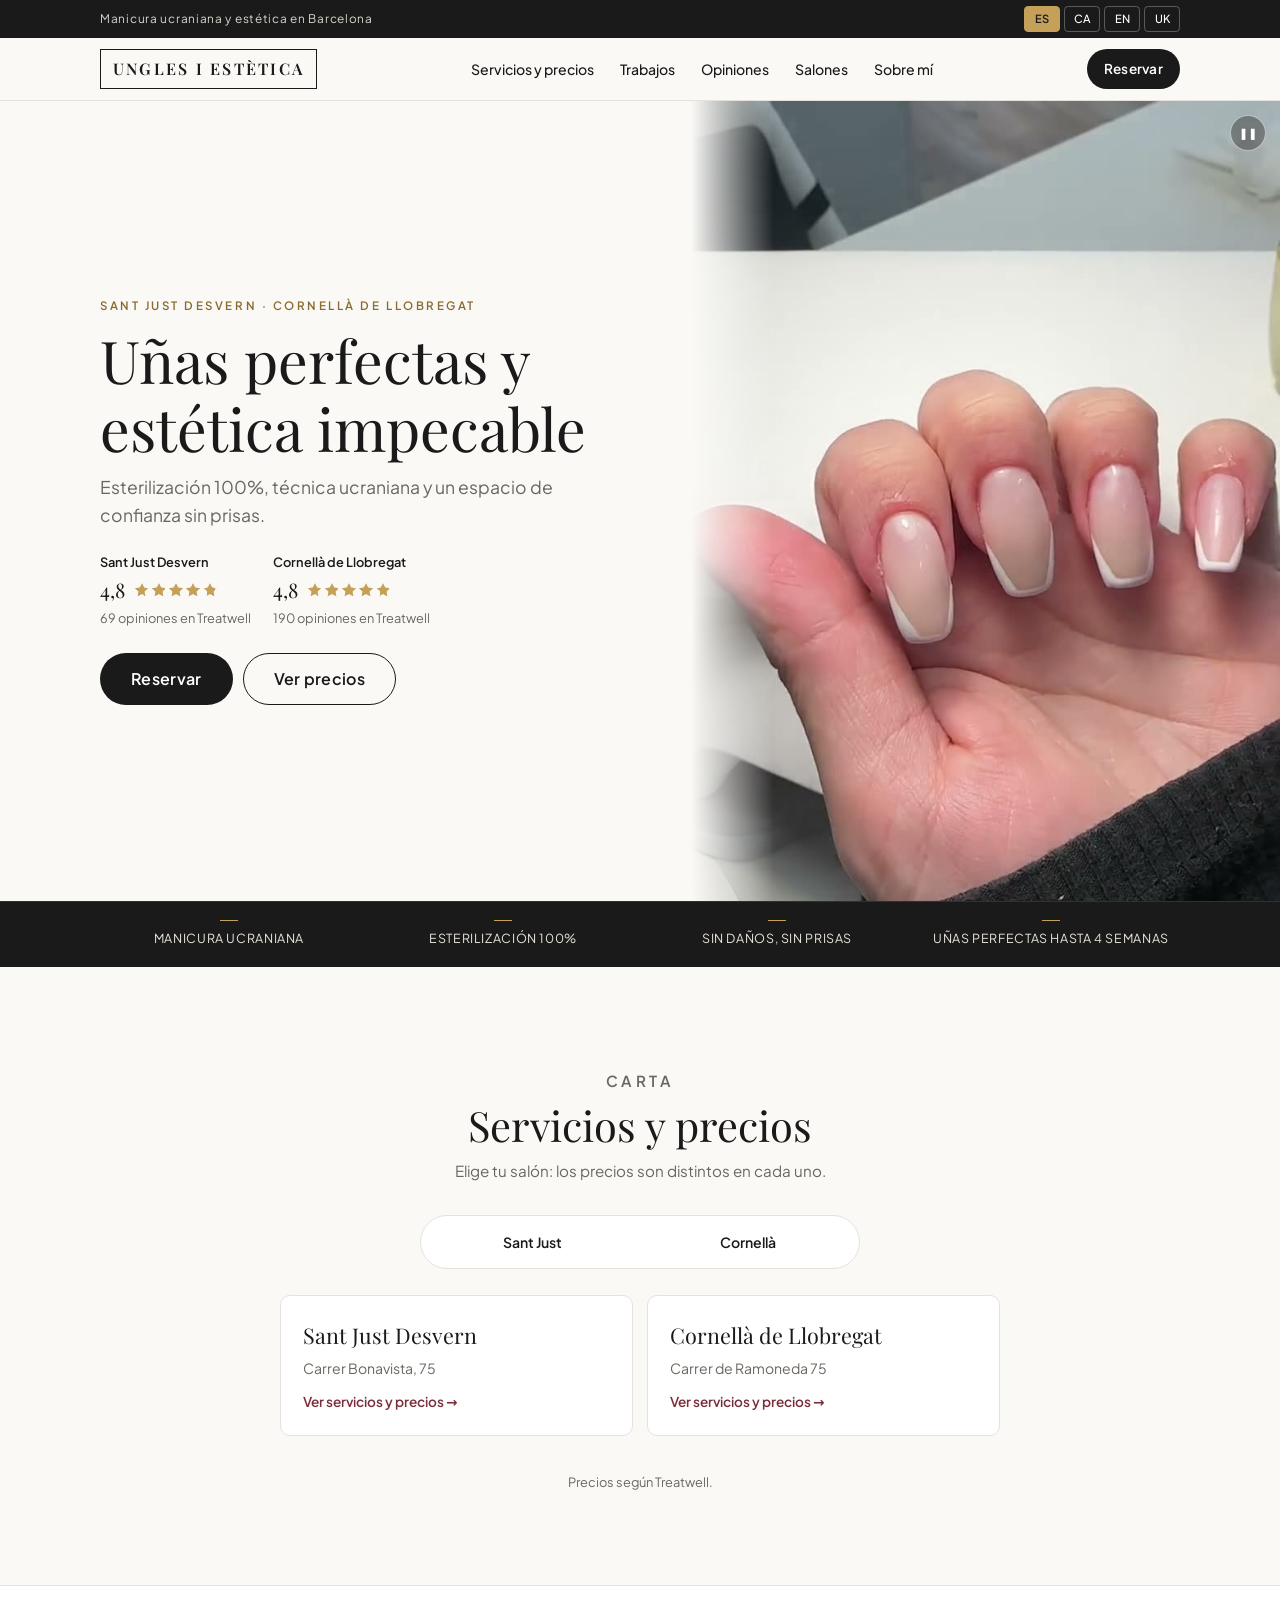
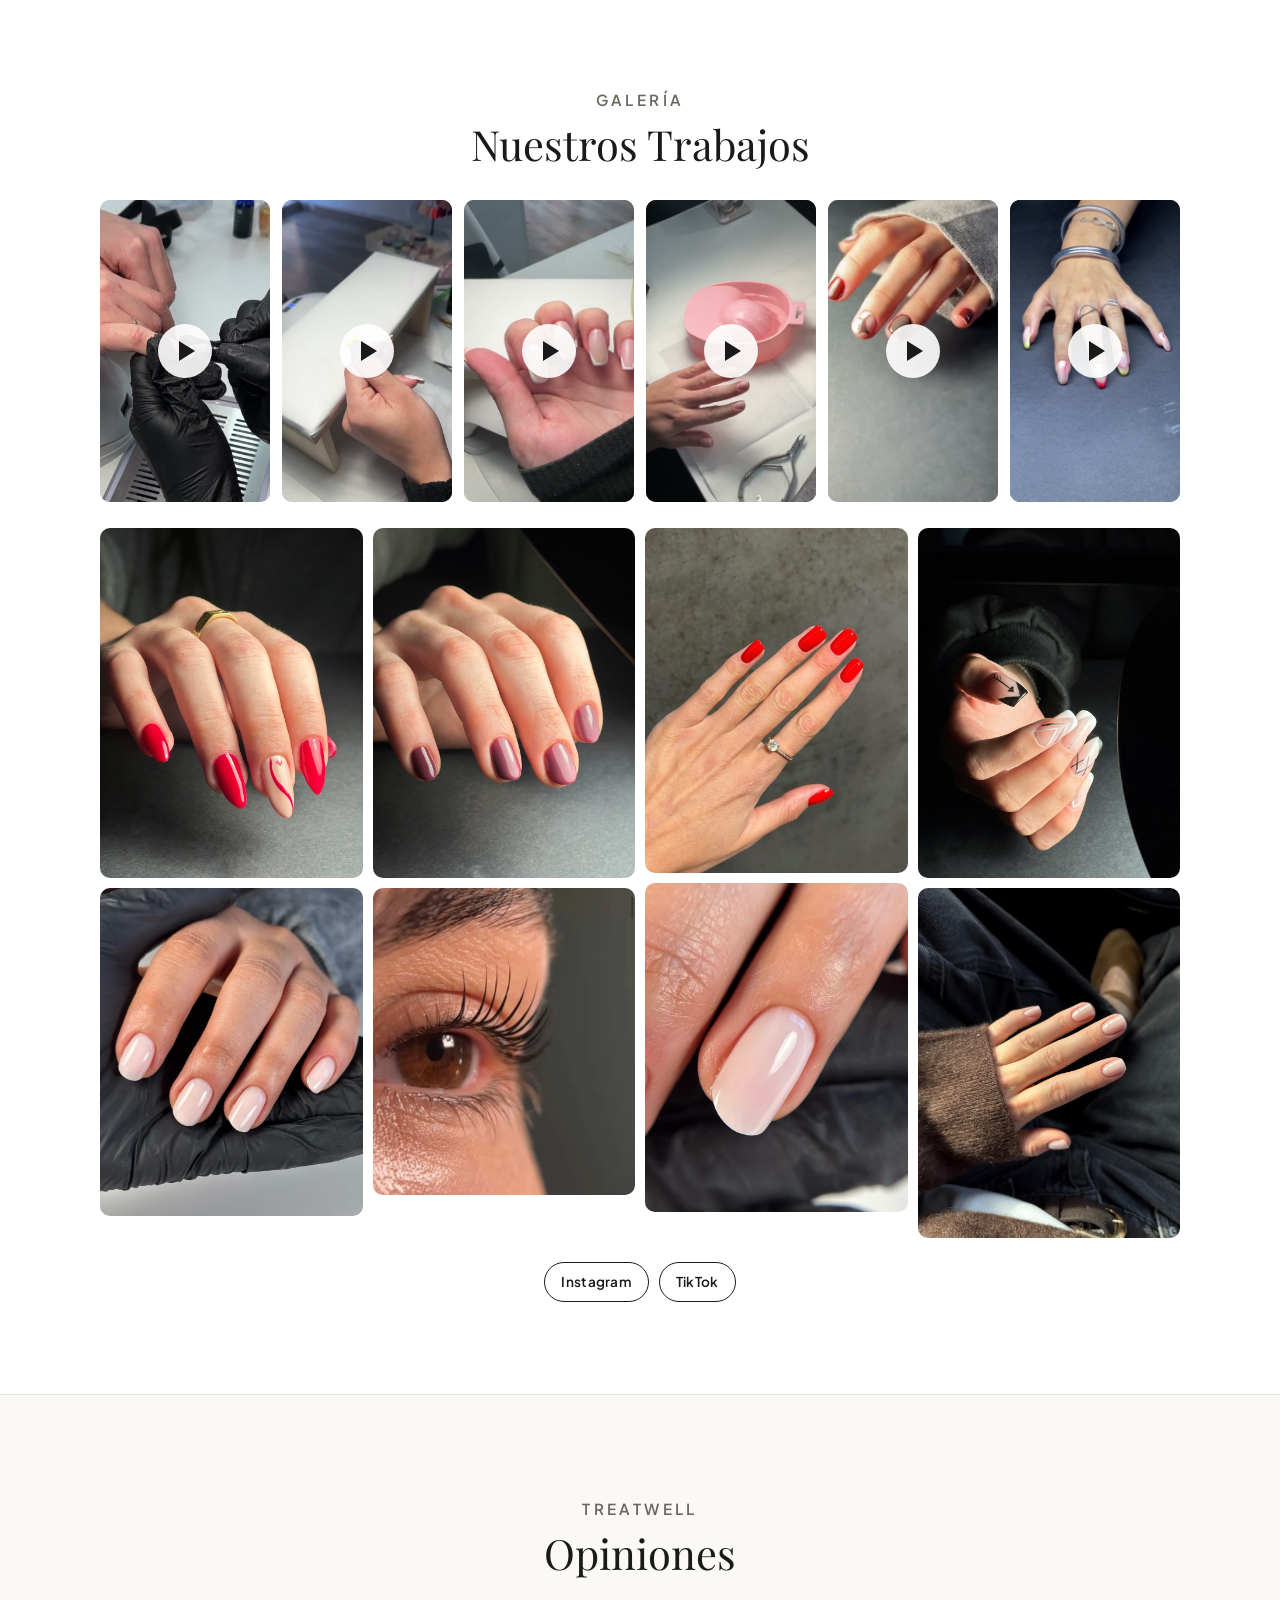
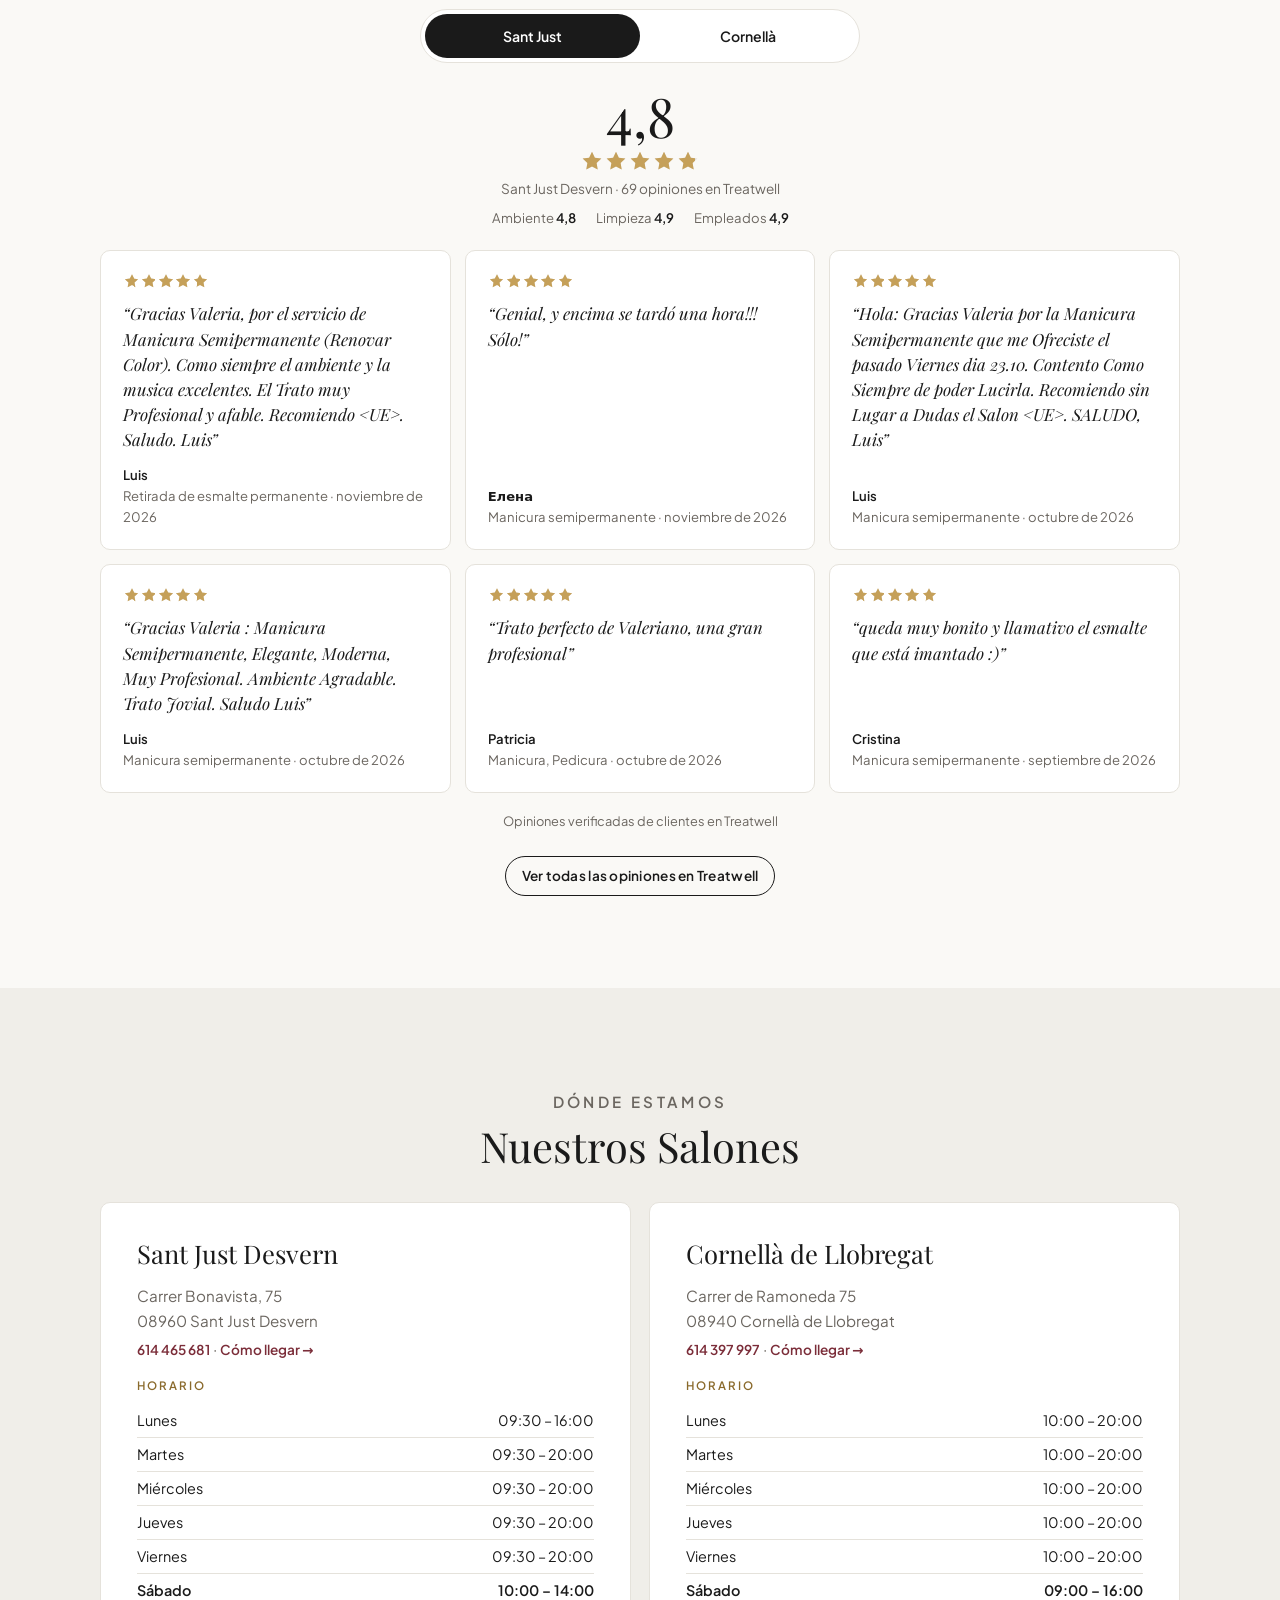
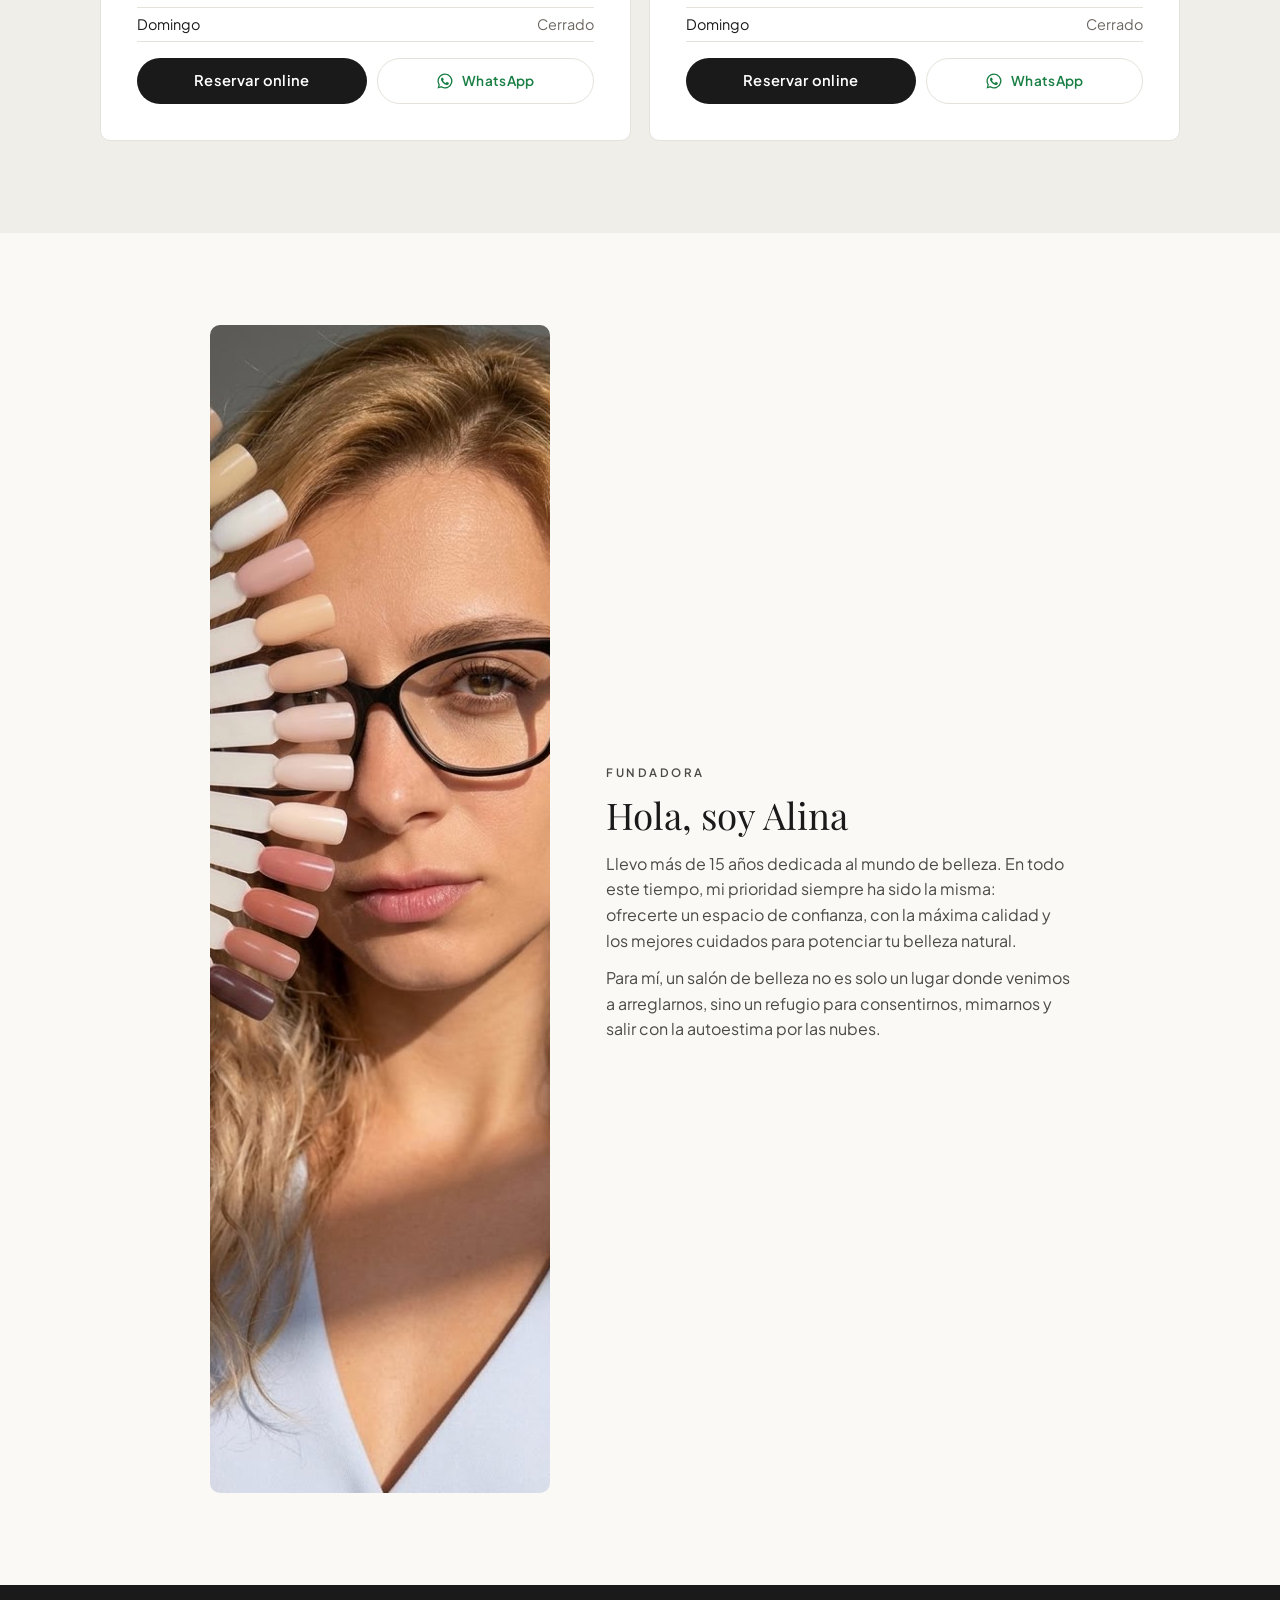
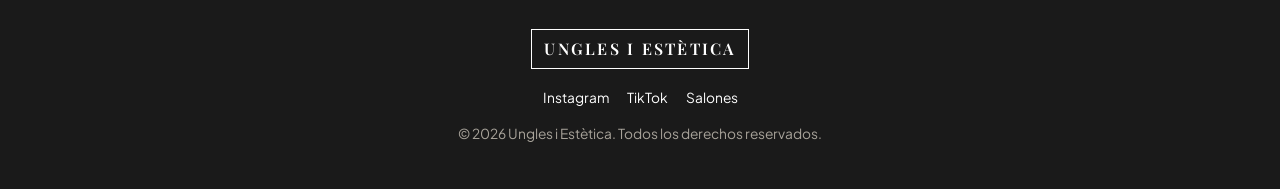
==== commit 1bdf074a: "Drie filmpjes eruit (tekst in beeld, tatoeages) en beoordeling uit JSON-LD Co-Authored-By: Claude Fa" ====
--- a/index.html
+++ b/index.html
@@ -275,7 +275,7 @@
   .hero-cta .btn-ghost:hover{background:var(--text);color:#fff}
   .menu{grid-template-columns:1fr 1fr;align-items:start}
   .cats{justify-content:center;flex-wrap:wrap;overflow:visible}
-  .reel{display:grid;grid-template-columns:repeat(5,1fr);overflow:visible;margin:0;padding:0}
+  .reel{display:grid;grid-template-columns:repeat(6,1fr);overflow:visible;margin:0;padding:0}
   .clip{width:auto;max-width:none}
   .photos{columns:4}
   .quotes{grid-template-columns:repeat(3,1fr)}
@@ -815,7 +815,7 @@
   if (!PRICES) return;
   const days = { monday:'Monday', tuesday:'Tuesday', wednesday:'Wednesday', thursday:'Thursday', friday:'Friday', saturday:'Saturday', sunday:'Sunday' };
   const graph = SALON_KEYS.map(k => {
-    const p = PRICES[k], s = SALONS[k], a = addr(k), r = p.beoordeling;
+    const p = PRICES[k], s = SALONS[k], a = addr(k);
     const o = {
       '@type': 'NailSalon', '@id': SITE + '#' + k, name: p.naam || 'Ungles i Estètica', url: SITE, image: SITE + 'media/og.jpg',
       telephone: '+' + s.wa,
@@ -825,7 +825,6 @@
       potentialAction: { '@type': 'ReserveAction', target: venueUrl(k) }
     };
     if (p.geo && p.geo.lat) o.geo = { '@type': 'GeoCoordinates', latitude: p.geo.lat, longitude: p.geo.lon };
-    if (r && r.count) o.aggregateRating = { '@type': 'AggregateRating', ratingValue: Number(Number(r.average).toFixed(1)), ratingCount: r.count, bestRating: 5, worstRating: 1 };
     return o;
   });
   let el = $('#ld'); if (!el) { el = document.createElement('script'); el.type = 'application/ld+json'; el.id = 'ld'; document.head.appendChild(el); }
--- a/media/fonts/fonts.css
+++ b/media/fonts/fonts.css
@@ -0,0 +1,168 @@
+@font-face {
+  font-family: 'Playfair Display';
+  font-style: italic;
+  font-weight: 400;
+  font-display: swap;
+  src: url(PlayfairDisplay-italic-cyrillic.woff2) format('woff2');
+  unicode-range: U+0301, U+0400-045F, U+0490-0491, U+04B0-04B1, U+2116;
+}
+@font-face {
+  font-family: 'Playfair Display';
+  font-style: italic;
+  font-weight: 400;
+  font-display: swap;
+  src: url(PlayfairDisplay-italic-latin-ext.woff2) format('woff2');
+  unicode-range: U+0100-02BA, U+02BD-02C5, U+02C7-02CC, U+02CE-02D7, U+02DD-02FF, U+0304, U+0308, U+0329, U+1D00-1DBF, U+1E00-1E9F, U+1EF2-1EFF, U+2020, U+20A0-20AB, U+20AD-20C4, U+2113, U+2C60-2C7F, U+A720-A7FF;
+}
+@font-face {
+  font-family: 'Playfair Display';
+  font-style: italic;
+  font-weight: 400;
+  font-display: swap;
+  src: url(PlayfairDisplay-italic-latin.woff2) format('woff2');
+  unicode-range: U+0000-00FF, U+0131, U+0152-0153, U+02BB-02BC, U+02C6, U+02DA, U+02DC, U+0304, U+0308, U+0329, U+2000-206F, U+20AC, U+2122, U+2191, U+2193, U+2212, U+2215, U+FEFF, U+FFFD;
+}
+@font-face {
+  font-family: 'Playfair Display';
+  font-style: normal;
+  font-weight: 400;
+  font-display: swap;
+  src: url(PlayfairDisplay-normal-cyrillic.woff2) format('woff2');
+  unicode-range: U+0301, U+0400-045F, U+0490-0491, U+04B0-04B1, U+2116;
+}
+@font-face {
+  font-family: 'Playfair Display';
+  font-style: normal;
+  font-weight: 400;
+  font-display: swap;
+  src: url(PlayfairDisplay-normal-latin-ext.woff2) format('woff2');
+  unicode-range: U+0100-02BA, U+02BD-02C5, U+02C7-02CC, U+02CE-02D7, U+02DD-02FF, U+0304, U+0308, U+0329, U+1D00-1DBF, U+1E00-1E9F, U+1EF2-1EFF, U+2020, U+20A0-20AB, U+20AD-20C4, U+2113, U+2C60-2C7F, U+A720-A7FF;
+}
+@font-face {
+  font-family: 'Playfair Display';
+  font-style: normal;
+  font-weight: 400;
+  font-display: swap;
+  src: url(PlayfairDisplay-normal-latin.woff2) format('woff2');
+  unicode-range: U+0000-00FF, U+0131, U+0152-0153, U+02BB-02BC, U+02C6, U+02DA, U+02DC, U+0304, U+0308, U+0329, U+2000-206F, U+20AC, U+2122, U+2191, U+2193, U+2212, U+2215, U+FEFF, U+FFFD;
+}
+@font-face {
+  font-family: 'Playfair Display';
+  font-style: normal;
+  font-weight: 600;
+  font-display: swap;
+  src: url(PlayfairDisplay-normal-cyrillic.woff2) format('woff2');
+  unicode-range: U+0301, U+0400-045F, U+0490-0491, U+04B0-04B1, U+2116;
+}
+@font-face {
+  font-family: 'Playfair Display';
+  font-style: normal;
+  font-weight: 600;
+  font-display: swap;
+  src: url(PlayfairDisplay-normal-latin-ext.woff2) format('woff2');
+  unicode-range: U+0100-02BA, U+02BD-02C5, U+02C7-02CC, U+02CE-02D7, U+02DD-02FF, U+0304, U+0308, U+0329, U+1D00-1DBF, U+1E00-1E9F, U+1EF2-1EFF, U+2020, U+20A0-20AB, U+20AD-20C4, U+2113, U+2C60-2C7F, U+A720-A7FF;
+}
+@font-face {
+  font-family: 'Playfair Display';
+  font-style: normal;
+  font-weight: 600;
+  font-display: swap;
+  src: url(PlayfairDisplay-normal-latin.woff2) format('woff2');
+  unicode-range: U+0000-00FF, U+0131, U+0152-0153, U+02BB-02BC, U+02C6, U+02DA, U+02DC, U+0304, U+0308, U+0329, U+2000-206F, U+20AC, U+2122, U+2191, U+2193, U+2212, U+2215, U+FEFF, U+FFFD;
+}
+@font-face {
+  font-family: 'Plus Jakarta Sans';
+  font-style: normal;
+  font-weight: 300;
+  font-display: swap;
+  src: url(PlusJakartaSans-normal-cyrillic-ext.woff2) format('woff2');
+  unicode-range: U+0460-052F, U+1C80-1C8A, U+20B4, U+2DE0-2DFF, U+A640-A69F, U+FE2E-FE2F;
+}
+@font-face {
+  font-family: 'Plus Jakarta Sans';
+  font-style: normal;
+  font-weight: 300;
+  font-display: swap;
+  src: url(PlusJakartaSans-normal-latin-ext.woff2) format('woff2');
+  unicode-range: U+0100-02BA, U+02BD-02C5, U+02C7-02CC, U+02CE-02D7, U+02DD-02FF, U+0304, U+0308, U+0329, U+1D00-1DBF, U+1E00-1E9F, U+1EF2-1EFF, U+2020, U+20A0-20AB, U+20AD-20C4, U+2113, U+2C60-2C7F, U+A720-A7FF;
+}
+@font-face {
+  font-family: 'Plus Jakarta Sans';
+  font-style: normal;
+  font-weight: 300;
+  font-display: swap;
+  src: url(PlusJakartaSans-normal-latin.woff2) format('woff2');
+  unicode-range: U+0000-00FF, U+0131, U+0152-0153, U+02BB-02BC, U+02C6, U+02DA, U+02DC, U+0304, U+0308, U+0329, U+2000-206F, U+20AC, U+2122, U+2191, U+2193, U+2212, U+2215, U+FEFF, U+FFFD;
+}
+@font-face {
+  font-family: 'Plus Jakarta Sans';
+  font-style: normal;
+  font-weight: 400;
+  font-display: swap;
+  src: url(PlusJakartaSans-normal-cyrillic-ext.woff2) format('woff2');
+  unicode-range: U+0460-052F, U+1C80-1C8A, U+20B4, U+2DE0-2DFF, U+A640-A69F, U+FE2E-FE2F;
+}
+@font-face {
+  font-family: 'Plus Jakarta Sans';
+  font-style: normal;
+  font-weight: 400;
+  font-display: swap;
+  src: url(PlusJakartaSans-normal-latin-ext.woff2) format('woff2');
+  unicode-range: U+0100-02BA, U+02BD-02C5, U+02C7-02CC, U+02CE-02D7, U+02DD-02FF, U+0304, U+0308, U+0329, U+1D00-1DBF, U+1E00-1E9F, U+1EF2-1EFF, U+2020, U+20A0-20AB, U+20AD-20C4, U+2113, U+2C60-2C7F, U+A720-A7FF;
+}
+@font-face {
+  font-family: 'Plus Jakarta Sans';
+  font-style: normal;
+  font-weight: 400;
+  font-display: swap;
+  src: url(PlusJakartaSans-normal-latin.woff2) format('woff2');
+  unicode-range: U+0000-00FF, U+0131, U+0152-0153, U+02BB-02BC, U+02C6, U+02DA, U+02DC, U+0304, U+0308, U+0329, U+2000-206F, U+20AC, U+2122, U+2191, U+2193, U+2212, U+2215, U+FEFF, U+FFFD;
+}
+@font-face {
+  font-family: 'Plus Jakarta Sans';
+  font-style: normal;
+  font-weight: 500;
+  font-display: swap;
+  src: url(PlusJakartaSans-normal-cyrillic-ext.woff2) format('woff2');
+  unicode-range: U+0460-052F, U+1C80-1C8A, U+20B4, U+2DE0-2DFF, U+A640-A69F, U+FE2E-FE2F;
+}
+@font-face {
+  font-family: 'Plus Jakarta Sans';
+  font-style: normal;
+  font-weight: 500;
+  font-display: swap;
+  src: url(PlusJakartaSans-normal-latin-ext.woff2) format('woff2');
+  unicode-range: U+0100-02BA, U+02BD-02C5, U+02C7-02CC, U+02CE-02D7, U+02DD-02FF, U+0304, U+0308, U+0329, U+1D00-1DBF, U+1E00-1E9F, U+1EF2-1EFF, U+2020, U+20A0-20AB, U+20AD-20C4, U+2113, U+2C60-2C7F, U+A720-A7FF;
+}
+@font-face {
+  font-family: 'Plus Jakarta Sans';
+  font-style: normal;
+  font-weight: 500;
+  font-display: swap;
+  src: url(PlusJakartaSans-normal-latin.woff2) format('woff2');
+  unicode-range: U+0000-00FF, U+0131, U+0152-0153, U+02BB-02BC, U+02C6, U+02DA, U+02DC, U+0304, U+0308, U+0329, U+2000-206F, U+20AC, U+2122, U+2191, U+2193, U+2212, U+2215, U+FEFF, U+FFFD;
+}
+@font-face {
+  font-family: 'Plus Jakarta Sans';
+  font-style: normal;
+  font-weight: 600;
+  font-display: swap;
+  src: url(PlusJakartaSans-normal-cyrillic-ext.woff2) format('woff2');
+  unicode-range: U+0460-052F, U+1C80-1C8A, U+20B4, U+2DE0-2DFF, U+A640-A69F, U+FE2E-FE2F;
+}
+@font-face {
+  font-family: 'Plus Jakarta Sans';
+  font-style: normal;
+  font-weight: 600;
+  font-display: swap;
+  src: url(PlusJakartaSans-normal-latin-ext.woff2) format('woff2');
+  unicode-range: U+0100-02BA, U+02BD-02C5, U+02C7-02CC, U+02CE-02D7, U+02DD-02FF, U+0304, U+0308, U+0329, U+1D00-1DBF, U+1E00-1E9F, U+1EF2-1EFF, U+2020, U+20A0-20AB, U+20AD-20C4, U+2113, U+2C60-2C7F, U+A720-A7FF;
+}
+@font-face {
+  font-family: 'Plus Jakarta Sans';
+  font-style: normal;
+  font-weight: 600;
+  font-display: swap;
+  src: url(PlusJakartaSans-normal-latin.woff2) format('woff2');
+  unicode-range: U+0000-00FF, U+0131, U+0152-0153, U+02BB-02BC, U+02C6, U+02DA, U+02DC, U+0304, U+0308, U+0329, U+2000-206F, U+20AC, U+2122, U+2191, U+2193, U+2212, U+2215, U+FEFF, U+FFFD;
+}
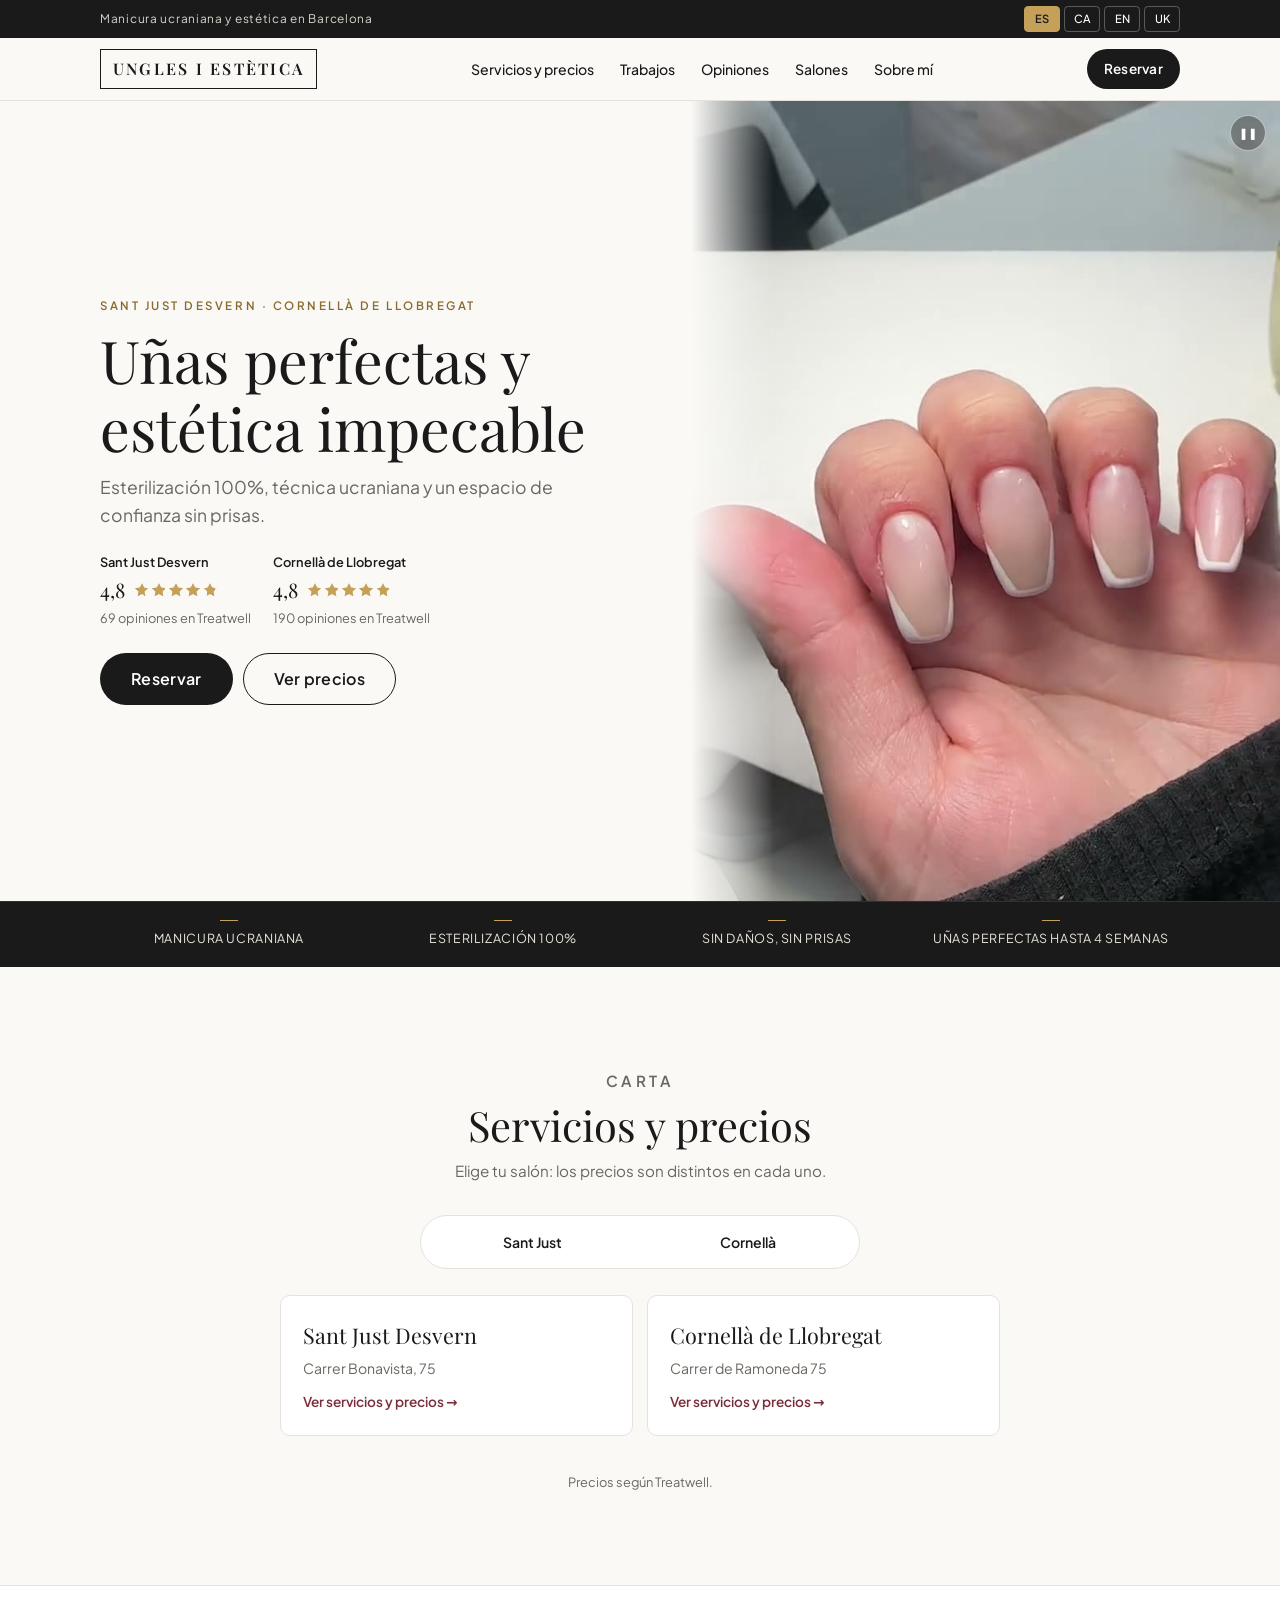
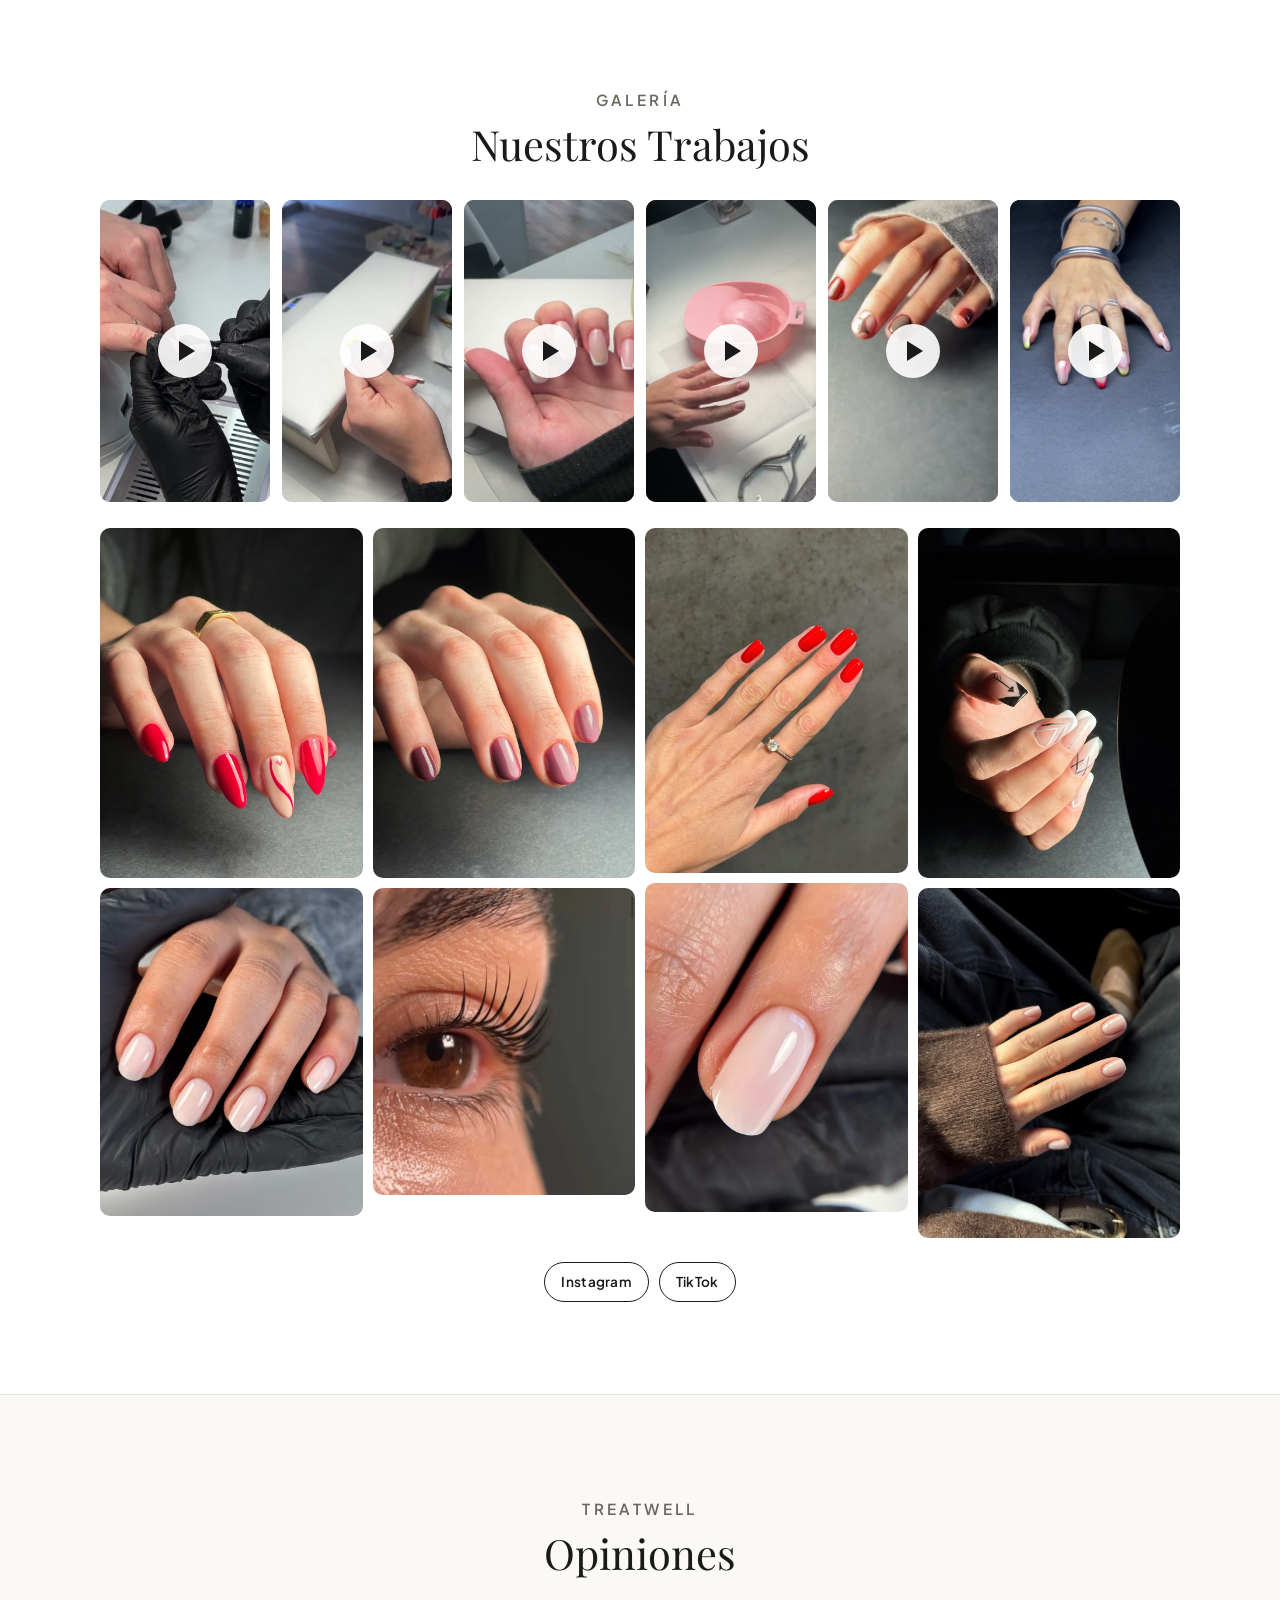
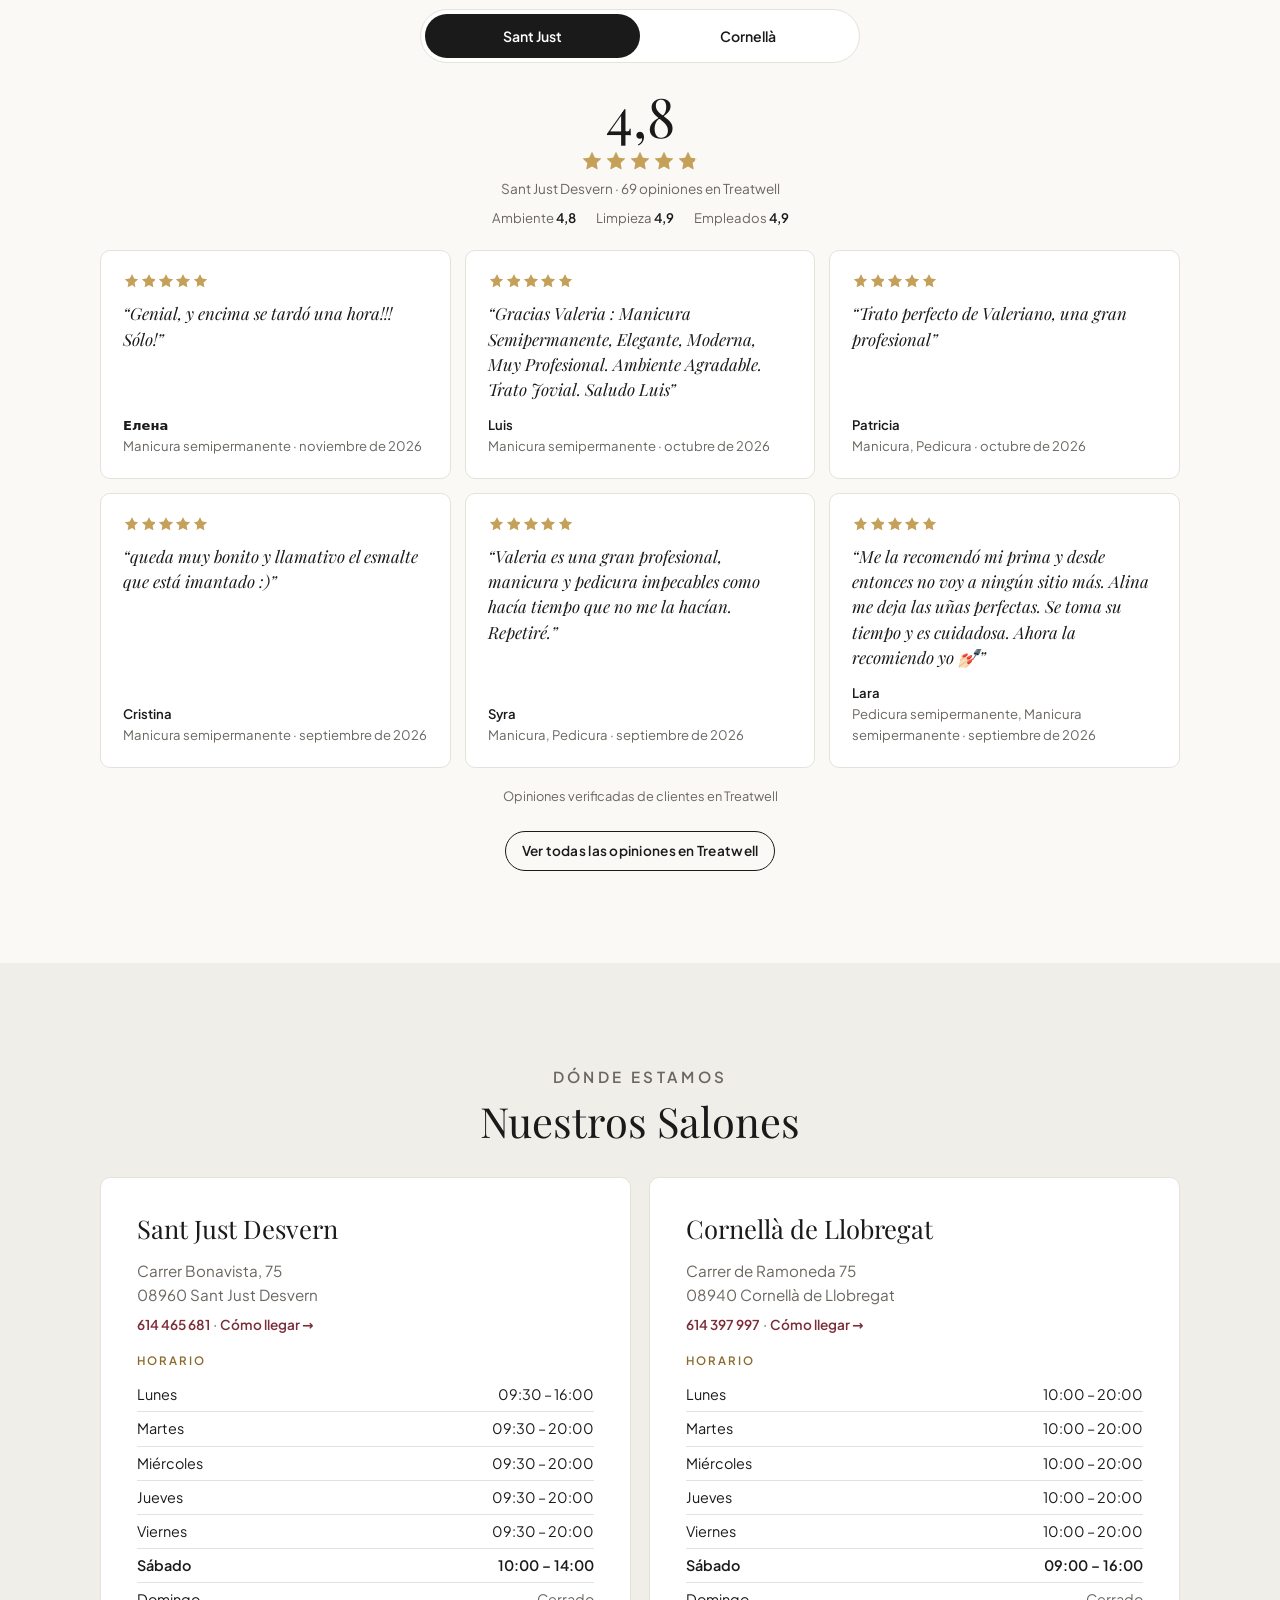
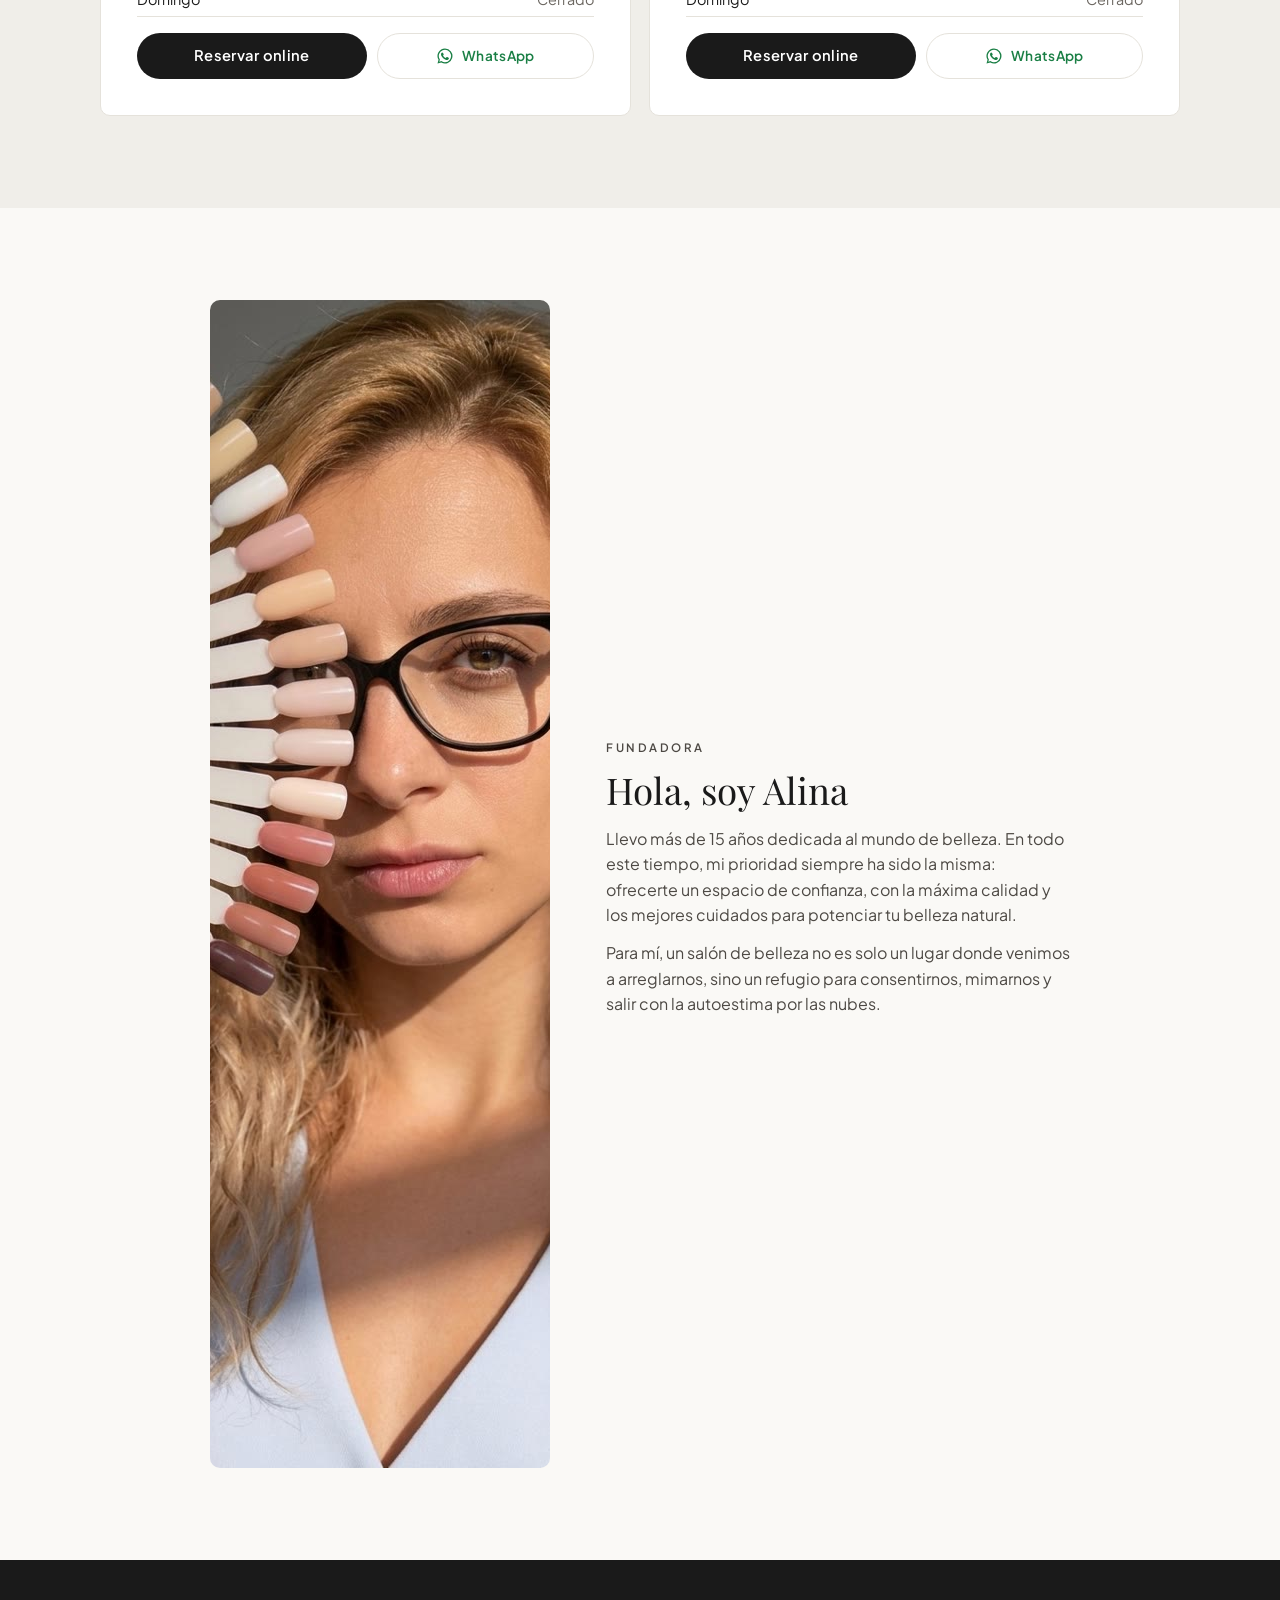
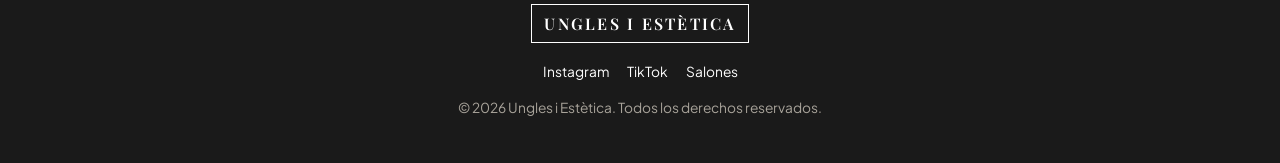
==== commit 3956e69d: "Site-adres naar ungles-i-estetica.netlify.app (canonical, hreflang, og, JSON-LD) Het deelplaatje en " ====
--- a/index.html
+++ b/index.html
@@ -5,18 +5,18 @@
 <meta name="viewport" content="width=device-width, initial-scale=1">
 <title>Ungles i Estètica | Manicura ucraniana en Sant Just Desvern y Cornellà</title>
 <meta name="description" content="Manicura ucraniana y estética en Sant Just Desvern y Cornellà de Llobregat. Esterilización 100%, sin daños, sin prisas. Consulta precios y reserva online.">
-<link rel="canonical" href="https://ungles-estetica.netlify.app/">
-<link rel="alternate" hreflang="es" href="https://ungles-estetica.netlify.app/">
-<link rel="alternate" hreflang="ca" href="https://ungles-estetica.netlify.app/?lang=ca">
-<link rel="alternate" hreflang="en" href="https://ungles-estetica.netlify.app/?lang=en">
-<link rel="alternate" hreflang="uk" href="https://ungles-estetica.netlify.app/?lang=uk">
-<link rel="alternate" hreflang="x-default" href="https://ungles-estetica.netlify.app/">
+<link rel="canonical" href="https://ungles-i-estetica.netlify.app/">
+<link rel="alternate" hreflang="es" href="https://ungles-i-estetica.netlify.app/">
+<link rel="alternate" hreflang="ca" href="https://ungles-i-estetica.netlify.app/?lang=ca">
+<link rel="alternate" hreflang="en" href="https://ungles-i-estetica.netlify.app/?lang=en">
+<link rel="alternate" hreflang="uk" href="https://ungles-i-estetica.netlify.app/?lang=uk">
+<link rel="alternate" hreflang="x-default" href="https://ungles-i-estetica.netlify.app/">
 <meta property="og:type" content="website">
 <meta property="og:site_name" content="Ungles i Estètica">
-<meta property="og:url" content="https://ungles-estetica.netlify.app/">
+<meta property="og:url" content="https://ungles-i-estetica.netlify.app/">
 <meta property="og:title" content="Ungles i Estètica | Manicura ucraniana en Sant Just Desvern y Cornellà">
 <meta property="og:description" content="Manicura ucraniana y estética en Sant Just Desvern y Cornellà de Llobregat. Esterilización 100%, sin daños, sin prisas. Consulta precios y reserva online.">
-<meta property="og:image" content="https://ungles-estetica.netlify.app/media/og.jpg">
+<meta property="og:image" content="https://ungles-i-estetica.netlify.app/media/og.jpg">
 <meta property="og:image:width" content="1200">
 <meta property="og:image:height" content="630">
 <meta property="og:locale" content="es_ES">
@@ -475,7 +475,7 @@
 
 <script>
 /* ---------- Config (no cambia con los precios) ---------- */
-const SITE = 'https://ungles-estetica.netlify.app/';
+const SITE = 'https://ungles-i-estetica.netlify.app/';
 const SALONS = {
   'sant-just': {
     name: 'Sant Just Desvern', short: 'Sant Just', slug: 'ungles-i-estetica-sant-just-desvern',
